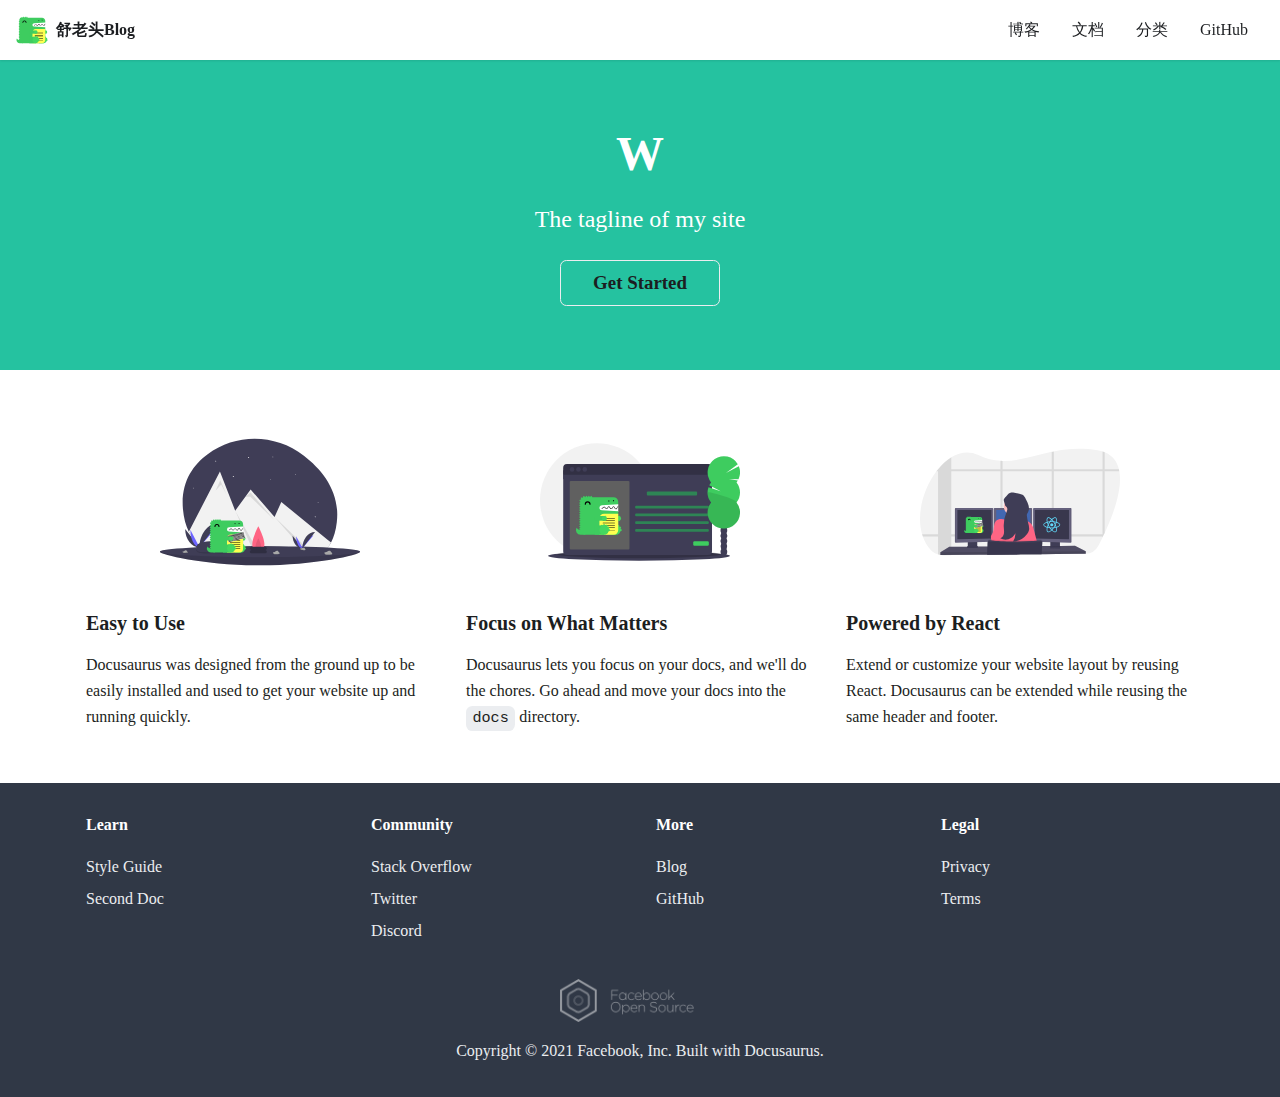
==== index.html @ efeff626 "Deploy website - based on 5073c0bc14d9a068852ec35258d22f88e9f9f5ff" ====
<!doctype html>
<html lang="en">
<head>
<meta charset="UTF-8">
<meta name="viewport" content="width=device-width,initial-scale=1">
<meta name="generator" content="Docusaurus v2.0.0-alpha.70">
<link rel="alternate" type="application/rss+xml" href="/blog/rss.xml" title="W Blog RSS Feed">
<link rel="alternate" type="application/atom+xml" href="/blog/atom.xml" title="W Blog Atom Feed"><title data-react-helmet="true">Hello from W | W</title><meta data-react-helmet="true" property="og:title" content="Hello from W | W"><meta data-react-helmet="true" name="description" content="Description will go into a meta tag in &lt;head /&gt;"><meta data-react-helmet="true" property="og:description" content="Description will go into a meta tag in &lt;head /&gt;"><meta data-react-helmet="true" name="twitter:card" content="summary_large_image"><meta data-react-helmet="true" name="docusaurus_locale" content="en"><meta data-react-helmet="true" name="docusaurus_tag" content="default"><link data-react-helmet="true" rel="shortcut icon" href="/img/favicon.ico"><script data-react-helmet="true">document.addEventListener("DOMContentLoaded",(function(){var n=document.getElementById("base-url-issue-banner-container");if(n){var e=window.location.pathname,t="/"===e.substr(-1)?e:e+"/";n.innerHTML=t}}))</script><link rel="stylesheet" href="/styles.94d92040.css">
<link rel="preload" href="/styles.30ac8215.js" as="script">
<link rel="preload" href="/runtime~main.932aeede.js" as="script">
<link rel="preload" href="/main.46aeb285.js" as="script">
<link rel="preload" href="/common.c7348fc9.js" as="script">
<link rel="preload" href="/c4f5d8e4.ec9e5dd1.js" as="script">
</head>
<body>
<script>!function(){function t(t){document.documentElement.setAttribute("data-theme",t)}var e=function(){var t=null;try{t=localStorage.getItem("theme")}catch(t){}return t}();t(null!==e?e:"light")}()</script><div id="__docusaurus">
<div class="baseUrlIssueBanner_1-cE" style="border:solid red thick;background-color:#ffe6b3;margin:20px;padding:20px;font-size:20px"><p style="font-weight:bold;font-size:30px">Your Docusaurus site did not load properly.</p><p>A very common reason is a wrong site <a href="https://v2.docusaurus.io/docs/docusaurus.config.js/#baseurl" style="font-weight:bold">baseUrl configuration</a>.</p><p>Current configured baseUrl = <span style="font-weight:bold;color:red">/</span>  (default value)</p><p>We suggest trying baseUrl = <span style="font-weight:bold;color:green" id="base-url-issue-banner-container"></span> </p></div><nav aria-label="Skip navigation links"><button type="button" tabindex="0" class="skipToContent_11B0">Skip to main content</button></nav><nav class="navbar navbar--fixed-top"><div class="navbar__inner"><div class="navbar__items"><div aria-label="Navigation bar toggle" class="navbar__toggle" role="button" tabindex="0"><svg aria-label="Menu" width="30" height="30" viewBox="0 0 30 30" role="img" focusable="false"><title>Menu</title><path stroke="currentColor" stroke-linecap="round" stroke-miterlimit="10" stroke-width="2" d="M4 7h22M4 15h22M4 23h22"></path></svg></div><a class="navbar__brand" href="/"><img src="/img/logo.svg" alt="My Facebook Project Logo" class="themedImage_YANc themedImage--light_3CMI navbar__logo"><img src="/img/logo.svg" alt="My Facebook Project Logo" class="themedImage_YANc themedImage--dark_3ARp navbar__logo"><strong class="navbar__title">舒老头Blog</strong></a></div><div class="navbar__items navbar__items--right"><a class="navbar__item navbar__link" href="/blog">博客</a><a class="navbar__item navbar__link" href="/docs/">文档</a><a class="navbar__item navbar__link" href="/blog/tags/">分类</a><a href="https://github.com/facebook/shulaotou" target="_blank" rel="noopener noreferrer" class="navbar__item navbar__link">GitHub</a></div></div><div role="presentation" class="navbar-sidebar__backdrop"></div><div class="navbar-sidebar"><div class="navbar-sidebar__brand"><a class="navbar__brand" href="/"><img src="/img/logo.svg" alt="My Facebook Project Logo" class="themedImage_YANc themedImage--light_3CMI navbar__logo"><img src="/img/logo.svg" alt="My Facebook Project Logo" class="themedImage_YANc themedImage--dark_3ARp navbar__logo"><strong class="navbar__title">舒老头Blog</strong></a></div><div class="navbar-sidebar__items"><div class="menu"><ul class="menu__list"><li class="menu__list-item"><a class="menu__link" href="/blog">博客</a></li><li class="menu__list-item"><a class="menu__link" href="/docs/">文档</a></li><li class="menu__list-item"><a class="menu__link" href="/blog/tags/">分类</a></li><li class="menu__list-item"><a href="https://github.com/facebook/shulaotou" target="_blank" rel="noopener noreferrer" class="menu__link">GitHub</a></li></ul></div></div></div></nav><div class="main-wrapper"><header class="hero hero--primary heroBanner_2Ftp"><div class="container"><h1 class="hero__title">W</h1><p class="hero__subtitle">The tagline of my site</p><div class="buttons_1Wc3"><a class="button button--outline button--secondary button--lg" href="/docs/">Get Started</a></div></div></header><main><section class="features_P2SU"><div class="container"><div class="row"><div class="col col--4"><div class="text--center"><img class="featureImage_3Xqx" src="/img/undraw_docusaurus_mountain.svg" alt="Easy to Use"></div><h3>Easy to Use</h3><p>Docusaurus was designed from the ground up to be easily installed and used to get your website up and running quickly.</p></div><div class="col col--4"><div class="text--center"><img class="featureImage_3Xqx" src="/img/undraw_docusaurus_tree.svg" alt="Focus on What Matters"></div><h3>Focus on What Matters</h3><p>Docusaurus lets you focus on your docs, and we&#x27;ll do the chores. Go ahead and move your docs into the <code>docs</code> directory.</p></div><div class="col col--4"><div class="text--center"><img class="featureImage_3Xqx" src="/img/undraw_docusaurus_react.svg" alt="Powered by React"></div><h3>Powered by React</h3><p>Extend or customize your website layout by reusing React. Docusaurus can be extended while reusing the same header and footer.</p></div></div></div></section></main></div><footer class="footer footer--dark"><div class="container"><div class="row footer__links"><div class="col footer__col"><h4 class="footer__title">Learn</h4><ul class="footer__items"><li class="footer__item"><a class="footer__link-item" href="/docs/">Style Guide</a></li><li class="footer__item"><a class="footer__link-item" href="/docs/doc2">Second Doc</a></li></ul></div><div class="col footer__col"><h4 class="footer__title">Community</h4><ul class="footer__items"><li class="footer__item"><a href="https://stackoverflow.com/questions/tagged/docusaurus" target="_blank" rel="noopener noreferrer" class="footer__link-item">Stack Overflow</a></li><li class="footer__item"><a href="https://twitter.com/docusaurus" target="_blank" rel="noopener noreferrer" class="footer__link-item">Twitter</a></li><li class="footer__item"><a href="https://discordapp.com/invite/docusaurus" target="_blank" rel="noopener noreferrer" class="footer__link-item">Discord</a></li></ul></div><div class="col footer__col"><h4 class="footer__title">More</h4><ul class="footer__items"><li class="footer__item"><a class="footer__link-item" href="/blog">Blog</a></li><li class="footer__item"><a href="https://github.com/facebook/docusaurus" target="_blank" rel="noopener noreferrer" class="footer__link-item">GitHub</a></li></ul></div><div class="col footer__col"><h4 class="footer__title">Legal</h4><ul class="footer__items"><li class="footer__item"><a href="https://opensource.facebook.com/legal/privacy/" target="_blank" rel="noopener noreferrer" class="footer__link-item">Privacy</a></li><li class="footer__item"><a href="https://opensource.facebook.com/legal/terms/" target="_blank" rel="noopener noreferrer" class="footer__link-item">Terms</a></li></ul></div></div><div class="footer__bottom text--center"><div class="margin-bottom--sm"><a href="https://opensource.facebook.com" target="_blank" rel="noopener noreferrer" class="footerLogoLink_31Aa"><img class="footer__logo" alt="Facebook Open Source Logo" src="/img/oss_logo.png"></a></div><div class="footer__copyright">Copyright © 2021 Facebook, Inc. Built with Docusaurus.</div></div></div></footer></div>
<script src="/styles.30ac8215.js"></script>
<script src="/runtime~main.932aeede.js"></script>
<script src="/main.46aeb285.js"></script>
<script src="/common.c7348fc9.js"></script>
<script src="/c4f5d8e4.ec9e5dd1.js"></script>
</body>
</html>
---- styles.94d92040.css ----
.row .col,img{max-width:100%}.markdown li,body{word-wrap:break-word}pre,table{overflow:auto}blockquote,pre{margin:0 0 var(--ifm-spacing-vertical)}.button,.close{-webkit-appearance:none;cursor:pointer}.breadcrumbs__link,.button{transition-timing-function:var(--ifm-transition-timing-default)}.button,.react-toggle{-webkit-user-select:none;-ms-user-select:none}.button--link,a{-webkit-text-decoration:var(--ifm-link-decoration)}.menu--show,.navbar{-webkit-backdrop-filter:var(--ifm-code-nav-blur)}.button,.close,.menu__link,.navbar__link{cursor:pointer}.tabs__item,hr,img{box-sizing:content-box}.react-toggle,html{-webkit-tap-highlight-color:transparent}.footer__items,.menu__list,.pills__item,.sidebarItem_2T0D{list-style-type:none}:root{--ra-admonition-background-color:var(--ifm-alert-background-color);--ra-admonition-border-width:var(--ifm-alert-border-width);--ra-admonition-border-color:var(--ifm-alert-border-color);--ra-admonition-border-radius:var(--ifm-alert-border-radius);--ra-admonition-color:var(--ifm-alert-color);--ra-admonition-padding-vertical:var(--ifm-alert-padding-vertical);--ra-admonition-padding-horizontal:var(--ifm-alert-padding-horizontal);--ra-color-note:var(--ifm-color-secondary);--ra-color-important:var(--ifm-color-info);--ra-color-tip:var(--ifm-color-success);--ra-color-caution:var(--ifm-color-warning);--ra-color-warning:var(--ifm-color-danger);--ra-color-text-dark:var(--ifm-color-gray-900);--ifm-dark-value:10%;--ifm-darker-value:15%;--ifm-darkest-value:30%;--ifm-light-value:15%;--ifm-lighter-value:30%;--ifm-lightest-value:50%;--ifm-color-secondary:#ebedf0;--ifm-color-secondary-dark:#d4d5d8;--ifm-color-secondary-darker:#c8c9cc;--ifm-color-secondary-darkest:#a4a6a8;--ifm-color-secondary-light:#eef0f2;--ifm-color-secondary-lighter:#f1f2f5;--ifm-color-secondary-lightest:#f5f6f8;--ifm-color-success:#00a400;--ifm-color-success-dark:#009400;--ifm-color-success-darker:#008b00;--ifm-color-success-darkest:#007300;--ifm-color-success-light:#26b226;--ifm-color-success-lighter:#4dbf4d;--ifm-color-success-lightest:#80d280;--ifm-color-info:#54c7ec;--ifm-color-info-dark:#4cb3d4;--ifm-color-info-darker:#47a9c9;--ifm-color-info-darkest:#3b8ba5;--ifm-color-info-light:#6ecfef;--ifm-color-info-lighter:#87d8f2;--ifm-color-info-lightest:#aae3f6;--ifm-color-warning:#ffba00;--ifm-color-warning-dark:#e6a700;--ifm-color-warning-darker:#d99e00;--ifm-color-warning-darkest:#b38200;--ifm-color-warning-light:#ffc426;--ifm-color-warning-lighter:#ffcf4d;--ifm-color-warning-lightest:#ffdd80;--ifm-color-danger:#fa383e;--ifm-color-danger-dark:#e13238;--ifm-color-danger-darker:#d53035;--ifm-color-danger-darkest:#af272b;--ifm-color-danger-light:#fb565b;--ifm-color-danger-lighter:#fb7478;--ifm-color-danger-lightest:#fd9c9f;--ifm-color-white:#fff;--ifm-color-black:#000;--ifm-color-gray-0:var(--ifm-color-white);--ifm-color-gray-100:#f5f6f7;--ifm-color-gray-200:#ebedf0;--ifm-color-gray-300:#dadde1;--ifm-color-gray-400:#ccd0d5;--ifm-color-gray-500:#bec3c9;--ifm-color-gray-600:#8d949e;--ifm-color-gray-700:#606770;--ifm-color-gray-800:#444950;--ifm-color-gray-900:#1c1e21;--ifm-color-gray-1000:var(--ifm-color-black);--ifm-color-emphasis-0:var(--ifm-color-gray-0);--ifm-color-emphasis-100:var(--ifm-color-gray-100);--ifm-color-emphasis-200:var(--ifm-color-gray-200);--ifm-color-emphasis-300:var(--ifm-color-gray-300);--ifm-color-emphasis-400:var(--ifm-color-gray-400);--ifm-color-emphasis-500:var(--ifm-color-gray-500);--ifm-color-emphasis-600:var(--ifm-color-gray-600);--ifm-color-emphasis-700:var(--ifm-color-gray-700);--ifm-color-emphasis-800:var(--ifm-color-gray-800);--ifm-color-emphasis-900:var(--ifm-color-gray-900);--ifm-color-emphasis-1000:var(--ifm-color-gray-1000);--ifm-color-content:var(--ifm-color-emphasis-900);--ifm-color-content-inverse:var(--ifm-color-emphasis-0);--ifm-color-content-secondary:#606770;--ifm-background-color:transparent;--ifm-background-surface-color:var(--ifm-color-content-inverse);--ifm-global-border-width:1px;--ifm-global-radius:0.4rem;--ifm-hover-overlay:rgba(0,0,0,0.05);--ifm-font-color-base:var(--ifm-color-content);--ifm-font-color-base-inverse:var(--ifm-color-content-inverse);--ifm-font-color-secondary:var(--ifm-color-content-secondary);--ifm-font-family-base:system-ui,-apple-system,Segoe UI,Roboto,Ubuntu,Cantarell,Noto Sans,sans-serif,BlinkMacSystemFont,"Segoe UI",Helvetica,Arial,sans-serif,"Apple Color Emoji","Segoe UI Emoji","Segoe UI Symbol";--ifm-font-family-monospace:SFMono-Regular,Menlo,Monaco,Consolas,"Liberation Mono","Courier New",monospace;--ifm-font-size-base:100%;--ifm-font-weight-light:300;--ifm-font-weight-normal:400;--ifm-font-weight-semibold:500;--ifm-font-weight-bold:700;--ifm-font-weight-base:var(--ifm-font-weight-normal);--ifm-line-height-base:1.65;--ifm-global-spacing:1rem;--ifm-spacing-vertical:var(--ifm-global-spacing);--ifm-spacing-horizontal:var(--ifm-global-spacing);--ifm-transition-fast:200ms;--ifm-transition-slow:400ms;--ifm-transition-timing-default:cubic-bezier(0.08,0.52,0.52,1);--ifm-global-shadow-lw:0 1px 2px 0 rgba(0,0,0,0.1);--ifm-global-shadow-md:0 5px 40px rgba(0,0,0,0.2);--ifm-global-shadow-tl:0 12px 28px 0 rgba(0,0,0,0.2),0 2px 4px 0 rgba(0,0,0,0.1);--ifm-z-index-dropdown:2;--ifm-z-index-fixed:3;--ifm-z-index-overlay:4;--ifm-container-width:1140px;--ifm-code-background:var(--ifm-color-emphasis-200);--ifm-code-border-radius:var(--ifm-global-radius);--ifm-code-color:var(--ifm-color-emphasis-900);--ifm-code-padding-horizontal:0.4rem;--ifm-code-padding-vertical:0.2rem;--ifm-pre-background:var(--ifm-color-emphasis-100);--ifm-pre-border-radius:var(--ifm-code-border-radius);--ifm-pre-color:inherit;--ifm-pre-line-height:1.45;--ifm-pre-padding:1rem;--ifm-heading-color:inherit;--ifm-heading-margin-top:0;--ifm-heading-margin-bottom:var(--ifm-spacing-vertical);--ifm-heading-font-family:inherit;--ifm-heading-font-weight:var(--ifm-font-weight-bold);--ifm-heading-line-height:1.25;--ifm-h1-font-size:2rem;--ifm-h2-font-size:1.5rem;--ifm-h3-font-size:1.25rem;--ifm-h4-font-size:1rem;--ifm-h5-font-size:0.875rem;--ifm-h6-font-size:0.85rem;--ifm-image-alignment-padding:1.25rem;--ifm-leading-desktop:1.25;--ifm-leading:calc(var(--ifm-leading-desktop)*1rem);--ifm-list-left-padding:2rem;--ifm-list-margin:1rem;--ifm-list-item-margin:0.25rem;--ifm-list-paragraph-margin:1rem;--ifm-table-cell-padding:0.75rem;--ifm-table-background:transparent;--ifm-table-stripe-background:var(--ifm-color-emphasis-100);--ifm-table-border-width:1px;--ifm-table-border-color:var(--ifm-color-emphasis-300);--ifm-table-head-background:inherit;--ifm-table-head-color:inherit;--ifm-table-head-font-weight:var(--ifm-font-weight-bold);--ifm-table-cell-color:inherit;--ifm-link-color:var(--ifm-color-primary);--ifm-link-decoration:none;--ifm-link-hover-color:var(--ifm-link-color);--ifm-link-hover-decoration:underline;--ifm-paragraph-margin-bottom:var(--ifm-leading);--ifm-blockquote-color:#6a737d;--ifm-blockquote-font-size:var(--ifm-font-size-base);--ifm-blockquote-padding-horizontal:1rem;--ifm-blockquote-padding-vertical:1rem;--ifm-hr-border-color:var(--ifm-color-emphasis-500);--ifm-hr-border-width:1px;--ifm-hr-margin-vertical:1.5rem;--ifm-alert-background-color:inherit;--ifm-alert-border-color:inherit;--ifm-alert-border-radius:var(--ifm-global-radius);--ifm-alert-border-width:var(--ifm-global-border-width);--ifm-alert-color:var(--ifm-font-color-base-inverse);--ifm-alert-padding-horizontal:var(--ifm-spacing-horizontal);--ifm-alert-padding-vertical:var(--ifm-spacing-vertical);--ifm-avatar-intro-margin:1rem;--ifm-avatar-intro-alignment:inherit;--ifm-avatar-photo-size-sm:2rem;--ifm-avatar-photo-size-md:3rem;--ifm-avatar-photo-size-lg:4rem;--ifm-avatar-photo-size-xl:6rem;--ifm-badge-background-color:inherit;--ifm-badge-border-color:inherit;--ifm-badge-border-radius:var(--ifm-global-radius);--ifm-badge-border-width:var(--ifm-global-border-width);--ifm-badge-color:var(--ifm-color-white);--ifm-badge-padding-horizontal:calc(var(--ifm-spacing-horizontal)*0.5);--ifm-badge-padding-vertical:calc(var(--ifm-spacing-vertical)*0.25);--ifm-breadcrumb-border-radius:1.5rem;--ifm-breadcrumb-spacing:0.0625rem;--ifm-breadcrumb-color-active:var(--ifm-color-primary);--ifm-breadcrumb-item-background-active:var(--ifm-hover-overlay);--ifm-breadcrumb-padding-horizontal:1rem;--ifm-breadcrumb-padding-vertical:0.5rem;--ifm-breadcrumb-size-multiplier:1;--ifm-breadcrumb-separator:url('data:image/svg+xml;utf8,<svg xmlns="http://www.w3.org/2000/svg" x="0px" y="0px" viewBox="0 0 256 256"><g><g><polygon points="79.093,0 48.907,30.187 146.72,128 48.907,225.813 79.093,256 207.093,128"/></g></g><g></g><g></g><g></g><g></g><g></g><g></g><g></g><g></g><g></g><g></g><g></g><g></g><g></g><g></g><g></g></svg>');--ifm-breadcrumb-separator-filter:none;--ifm-breadcrumb-separator-size:0.5rem;--ifm-breadcrumb-separator-size-multiplier:1.25;--ifm-button-background-color:inherit;--ifm-button-border-color:var(--ifm-button-background-color);--ifm-button-border-width:var(--ifm-global-border-width);--ifm-button-color:var(--ifm-font-color-base-inverse);--ifm-button-font-weight:var(--ifm-font-weight-bold);--ifm-button-padding-horizontal:1.5rem;--ifm-button-padding-vertical:0.375rem;--ifm-button-size-multiplier:1;--ifm-button-transition-duration:var(--ifm-transition-fast);--ifm-button-border-radius:calc(var(--ifm-global-radius)*var(--ifm-button-size-multiplier));--ifm-button-group-margin:2px;--ifm-card-background-color:var(--ifm-background-surface-color);--ifm-card-border-radius:calc(var(--ifm-global-radius)*2);--ifm-card-horizontal-spacing:var(--ifm-global-spacing);--ifm-card-vertical-spacing:var(--ifm-global-spacing);--ifm-toc-border-color:var(--ifm-color-emphasis-300);--ifm-toc-link-color:var(--ifm-color-content-secondary);--ifm-toc-padding-left:0.5rem;--ifm-toc-padding-vertical:0.5rem;--ifm-dropdown-background-color:var(--ifm-background-surface-color);--ifm-dropdown-font-weight:var(--ifm-font-weight-semibold);--ifm-dropdown-link-color:var(--ifm-font-color-base);--ifm-dropdown-hover-background-color:var(--ifm-hover-overlay);--ifm-footer-background-color:var(--ifm-color-emphasis-100);--ifm-footer-color:inherit;--ifm-footer-link-color:var(--ifm-color-emphasis-700);--ifm-footer-link-hover-color:var(--ifm-color-primary);--ifm-footer-link-horizontal-spacing:0.5rem;--ifm-footer-padding-horizontal:calc(var(--ifm-spacing-horizontal)*2);--ifm-footer-padding-vertical:calc(var(--ifm-spacing-vertical)*2);--ifm-footer-title-color:inherit;--ifm-hero-background-color:var(--ifm-background-surface-color);--ifm-hero-text-color:var(--ifm-color-emphasis-800);--ifm-menu-color:var(--ifm-color-emphasis-700);--ifm-menu-color-active:var(--ifm-color-primary);--ifm-menu-color-background-active:var(--ifm-hover-overlay);--ifm-menu-color-background-hover:var(--ifm-hover-overlay);--ifm-menu-link-padding-horizontal:1rem;--ifm-menu-link-padding-vertical:0.375rem;--ifm-menu-link-sublist-icon:url('data:image/svg+xml;utf8,<svg xmlns="http://www.w3.org/2000/svg" width="16px" height="16px" viewBox="0 0 24 24"><path fill="rgba(0,0,0,0.5)" d="M7.41 15.41L12 10.83l4.59 4.58L18 14l-6-6-6 6z"></path></svg>');--ifm-menu-link-sublist-icon-filter:none;--ifm-navbar-background-color:var(--ifm-background-surface-color);--ifm-navbar-height:3.75rem;--ifm-navbar-item-padding-horizontal:1rem;--ifm-navbar-item-padding-vertical:0.25rem;--ifm-navbar-link-color:var(--ifm-font-color-base);--ifm-navbar-link-hover-color:var(--ifm-color-primary);--ifm-navbar-link-active-color:var(--ifm-link-color);--ifm-navbar-padding-horizontal:var(--ifm-spacing-horizontal);--ifm-navbar-padding-vertical:calc(var(--ifm-spacing-vertical)*0.5);--ifm-navbar-shadow:var(--ifm-global-shadow-lw);--ifm-navbar-search-input-background-color:var(--ifm-color-emphasis-200);--ifm-navbar-search-input-color:var(--ifm-color-emphasis-800);--ifm-navbar-search-input-placeholder-color:var(--ifm-color-emphasis-500);--ifm-navbar-search-input-icon:url('data:image/svg+xml;utf8,<svg fill="currentColor" xmlns="http://www.w3.org/2000/svg" viewBox="0 0 16 16" height="16px" width="16px"><path d="M6.02945,10.20327a4.17382,4.17382,0,1,1,4.17382-4.17382A4.15609,4.15609,0,0,1,6.02945,10.20327Zm9.69195,4.2199L10.8989,9.59979A5.88021,5.88021,0,0,0,12.058,6.02856,6.00467,6.00467,0,1,0,9.59979,10.8989l4.82338,4.82338a.89729.89729,0,0,0,1.29912,0,.89749.89749,0,0,0-.00087-1.29909Z" /></svg>');--ifm-navbar-sidebar-width:80vw;--ifm-pagination-border-radius:calc(var(--ifm-global-radius)*var(--ifm-pagination-size-multiplier));--ifm-pagination-color-active:var(--ifm-color-primary);--ifm-pagination-font-size:1rem;--ifm-pagination-item-active-background:var(--ifm-hover-overlay);--ifm-pagination-page-spacing:0.0625rem;--ifm-pagination-padding-horizontal:calc(var(--ifm-spacing-horizontal)*1);--ifm-pagination-padding-vertical:calc(var(--ifm-spacing-vertical)*0.25);--ifm-pagination-size-multiplier:1;--ifm-pagination-nav-border-radius:var(--ifm-global-radius);--ifm-pagination-nav-color-hover:var(--ifm-color-primary);--ifm-pills-color-active:var(--ifm-color-primary);--ifm-pills-color-background-active:var(--ifm-hover-overlay);--ifm-pills-spacing:0.0625rem;--ifm-tabs-color:var(--ifm-font-color-secondary);--ifm-tabs-color-active:var(--ifm-color-primary);--ifm-tabs-padding-horizontal:1rem;--ifm-tabs-padding-vertical:1rem;--ifm-tabs-spacing:0.0625rem;--ifm-scrollbar-size:7px;--ifm-scrollbar-track-background-color:#f1f1f1;--ifm-scrollbar-thumb-background-color:#888;--ifm-scrollbar-thumb-hover-background-color:#555;--ifm-color-primary:#25c2a0;--ifm-color-primary-dark:#21af90;--ifm-color-primary-darker:#1fa588;--ifm-color-primary-darkest:#1a8870;--ifm-color-primary-light:#46cbae;--ifm-color-primary-lighter:#66d4bd;--ifm-color-primary-lightest:#92e0d0;--ifm-code-font-size:95%;--ifm-color-nav-bj:hsla(0,0%,100%,0.7);--ifm-code-nav-blur:blur(35px);--docusaurus-announcement-bar-height:auto;--collapse-button-bg-color-dark:#2e333a;--doc-sidebar-width:300px}.admonition{margin-bottom:1em;--ra-admonition-icon-color:var(--ra-admonition-color)}.admonition:not(.alert){background-color:var(--ra-admonition-background-color);border:var(--ra-admonition-border-width) solid var(--ra-admonition-border-color);border-radius:var(--ra-admonition-border-radius);box-sizing:border-box;color:var(--ra-admonition-color);padding:var(--ra-admonition-padding-vertical) var(--ra-admonition-padding-horizontal);--ra-admonition-background-color:var(--ifm-color-primary)}.container,.row .col{padding:0 var(--ifm-spacing-horizontal);width:100%}.admonition h5{margin-top:0;margin-bottom:8px;text-transform:uppercase}.admonition-icon{display:inline-block;vertical-align:middle;margin-right:.2em}.admonition-icon svg{display:inline-block;width:22px;height:22px;stroke-width:0;fill:var(--ra-admonition-icon-color);stroke:var(--ra-admonition-icon-color)}.admonition-content>:last-child,blockquote>:last-child{margin-bottom:0}.admonition-note{--ra-admonition-color:var(--ra-color-text-dark)}*{box-sizing:border-box}html{font:var(--ifm-font-size-base)/var(--ifm-line-height-base) var(--ifm-font-family-base);background-color:var(--ifm-background-color);color:var(--ifm-font-color-base);text-rendering:optimizelegibility;-webkit-font-smoothing:antialiased;-ms-text-size-adjust:100%;-webkit-text-size-adjust:100%}body{font-family:webfont!important;margin:0;transition:var(--ifm-transition-fast) ease color}.container{max-width:var(--ifm-container-width);margin:0 auto}.padding-bottom--none,.padding-vert--none{padding-bottom:0!important}.padding-top--none,.padding-vert--none{padding-top:0!important}.padding-horiz--none,.padding-left--none{padding-left:0!important}.padding-horiz--none,.padding-right--none{padding-right:0!important}.container--fluid{max-width:inherit}.row{display:flex;flex-direction:row;flex-wrap:wrap;margin:0 calc(var(--ifm-spacing-horizontal)*-1)}.margin-bottom--none,.margin-vert--none,.markdown>:last-child{margin-bottom:0!important}.margin-top--none,.margin-vert--none,.markdown>:first-child{margin-top:0!important}.row .col{--ifm-col-width:100%;flex:1 0;margin-left:0}.row .col.col--1,.row .col.col--2,.row .col.col--3,.row .col[class*=col--]{flex:0 0 var(--ifm-col-width);max-width:var(--ifm-col-width)}.row .col.col--1{--ifm-col-width:8.33333%}.row .col.col--offset-1{margin-left:8.33333%}.row .col.col--2{--ifm-col-width:16.66667%}.row .col.col--offset-2{margin-left:16.66667%}.row .col.col--3{--ifm-col-width:25%}.row .col.col--offset-3{margin-left:25%}.row .col.col--4{--ifm-col-width:33.33333%;flex:0 0 var(--ifm-col-width);max-width:var(--ifm-col-width)}.row .col.col--offset-4{margin-left:33.33333%}.row .col.col--5{--ifm-col-width:41.66667%;flex:0 0 var(--ifm-col-width);max-width:var(--ifm-col-width)}.row .col.col--6,.row .col.col--7{flex:0 0 var(--ifm-col-width);max-width:var(--ifm-col-width)}.row .col.col--offset-5{margin-left:41.66667%}.row .col.col--6{--ifm-col-width:50%}.row .col.col--offset-6{margin-left:50%}.row .col.col--7{--ifm-col-width:58.33333%}.row .col.col--offset-7{margin-left:58.33333%}.row .col.col--8{--ifm-col-width:66.66667%;flex:0 0 var(--ifm-col-width);max-width:var(--ifm-col-width)}.row .col.col--offset-8{margin-left:66.66667%}.row .col.col--9{--ifm-col-width:75%;flex:0 0 var(--ifm-col-width);max-width:var(--ifm-col-width)}.row .col.col--10,.row .col.col--11{flex:0 0 var(--ifm-col-width);max-width:var(--ifm-col-width)}.row .col.col--offset-9{margin-left:75%}.row .col.col--10{--ifm-col-width:83.33333%}.row .col.col--offset-10{margin-left:83.33333%}.row .col.col--11{--ifm-col-width:91.66667%}.row .col.col--offset-11{margin-left:91.66667%}.row .col.col--12{--ifm-col-width:100%;flex:0 0 var(--ifm-col-width);max-width:var(--ifm-col-width)}.row .col.col--offset-12{margin-left:100%}.row--no-gutters{margin-left:0;margin-right:0}.margin-horiz--none,.margin-left--none{margin-left:0!important}.margin-horiz--none,.margin-right--none{margin-right:0!important}.row--no-gutters>.col{padding-left:0;padding-right:0}.row--align-top{align-items:flex-start}.row--align-bottom{align-items:flex-end}.row--align-center{align-items:center}.row--align-stretch{align-items:stretch}.row--align-baseline{align-items:baseline}.margin--none{margin:0!important}.margin-bottom--xs,.margin-vert--xs{margin-bottom:.25rem!important}.margin-top--xs,.margin-vert--xs{margin-top:.25rem!important}.margin-horiz--xs,.margin-left--xs{margin-left:.25rem!important}.margin-horiz--xs,.margin-right--xs{margin-right:.25rem!important}.margin--xs{margin:.25rem!important}.margin-bottom--sm,.margin-vert--sm{margin-bottom:.5rem!important}.margin-top--sm,.margin-vert--sm{margin-top:.5rem!important}.margin-horiz--sm,.margin-left--sm{margin-left:.5rem!important}.margin-horiz--sm,.margin-right--sm{margin-right:.5rem!important}.margin--sm{margin:.5rem!important}.margin-bottom--md,.margin-vert--md{margin-bottom:1rem!important}.margin-top--md,.margin-vert--md{margin-top:1rem!important}.margin-horiz--md,.margin-left--md{margin-left:1rem!important}.margin-horiz--md,.margin-right--md{margin-right:1rem!important}.margin--md{margin:1rem!important}.margin-bottom--lg,.margin-vert--lg{margin-bottom:2rem!important}.margin-top--lg,.margin-vert--lg{margin-top:2rem!important}.margin-horiz--lg,.margin-left--lg{margin-left:2rem!important}.margin-horiz--lg,.margin-right--lg{margin-right:2rem!important}.margin--lg{margin:2rem!important}.margin-bottom--xl,.margin-vert--xl{margin-bottom:5rem!important}.margin-top--xl,.margin-vert--xl{margin-top:5rem!important}.margin-horiz--xl,.margin-left--xl{margin-left:5rem!important}.margin-horiz--xl,.margin-right--xl{margin-right:5rem!important}.margin--xl{margin:5rem!important}.padding--none{padding:0!important}.padding-bottom--xs,.padding-vert--xs{padding-bottom:.25rem!important}.padding-top--xs,.padding-vert--xs{padding-top:.25rem!important}.padding-horiz--xs,.padding-left--xs{padding-left:.25rem!important}.padding-horiz--xs,.padding-right--xs{padding-right:.25rem!important}.padding--xs{padding:.25rem!important}.padding-bottom--sm,.padding-vert--sm{padding-bottom:.5rem!important}.padding-top--sm,.padding-vert--sm{padding-top:.5rem!important}.padding-horiz--sm,.padding-left--sm{padding-left:.5rem!important}.padding-horiz--sm,.padding-right--sm{padding-right:.5rem!important}.padding--sm{padding:.5rem!important}.padding-bottom--md,.padding-vert--md{padding-bottom:1rem!important}.padding-top--md,.padding-vert--md{padding-top:1rem!important}.padding-horiz--md,.padding-left--md{padding-left:1rem!important}.padding-horiz--md,.padding-right--md{padding-right:1rem!important}.padding--md{padding:1rem!important}.padding-bottom--lg,.padding-vert--lg{padding-bottom:2rem!important}.padding-top--lg,.padding-vert--lg{padding-top:2rem!important}.padding-horiz--lg,.padding-left--lg{padding-left:2rem!important}.padding-horiz--lg,.padding-right--lg{padding-right:2rem!important}.padding--lg{padding:2rem!important}.padding-bottom--xl,.padding-vert--xl{padding-bottom:5rem!important}.padding-top--xl,.padding-vert--xl{padding-top:5rem!important}.padding-horiz--xl,.padding-left--xl{padding-left:5rem!important}.padding-horiz--xl,.padding-right--xl{padding-right:5rem!important}.padding--xl{padding:5rem!important}code{background-color:var(--ifm-code-background);border-radius:var(--ifm-code-border-radius);color:var(--ifm-code-color);font-family:var(--ifm-font-family-monospace);font-size:var(--ifm-code-font-size);padding:var(--ifm-code-padding-vertical) var(--ifm-code-padding-horizontal)}a code{color:inherit}pre{background-color:var(--ifm-pre-background);border-radius:var(--ifm-pre-border-radius);color:var(--ifm-pre-color);font:var(--ifm-code-font-size)/var(--ifm-pre-line-height) var(--ifm-font-family-monospace);padding:var(--ifm-pre-padding)}pre,pre code{word-wrap:normal}pre code{background-color:transparent;display:inline;font-size:100%;line-height:inherit;overflow:visible;padding:0;white-space:pre;word-break:normal}kbd{background-color:var(--ifm-color-emphasis-0);border:1px solid var(--ifm-color-emphasis-400);border-radius:.2rem;box-shadow:inset 0 -1px 0 var(--ifm-color-emphasis-400);color:var(--ifm-color-emphasis-800);font:80% var(--ifm-font-family-monospace);padding:.15rem .3rem}h1,h2,h3,h4,h5,h6{color:var(--ifm-heading-color);font-weight:var(--ifm-heading-font-weight);line-height:var(--ifm-heading-line-height);margin:var(--ifm-heading-margin-top) 0 var(--ifm-heading-margin-bottom) 0}.badge,strong{font-weight:var(--ifm-font-weight-bold)}h1{font-size:var(--ifm-h1-font-size)}h2{font-size:var(--ifm-h2-font-size)}h3{font-size:var(--ifm-h3-font-size)}h4{font-size:var(--ifm-h4-font-size)}h5{font-size:var(--ifm-h5-font-size)}h6{font-size:var(--ifm-h6-font-size)}img{border-style:none}img[align=right]{padding-left:var(--image-alignment-padding)}img[align=left]{padding-right:var(--image-alignment-padding)}.markdown{--ifm-h1-vertical-rhythm-top:3;--ifm-h2-vertical-rhythm-top:2;--ifm-h3-vertical-rhythm-top:1.5;--ifm-heading-vertical-rhythm-top:1.25;--ifm-h1-vertical-rhythm-bottom:1.25;--ifm-heading-vertical-rhythm-bottom:1}.markdown:after,.markdown:before,hr:after,hr:before{content:"";display:table}.markdown:after,hr:after{clear:both}.markdown>h1{--ifm-h1-font-size:3rem;margin-bottom:calc(var(--ifm-h1-vertical-rhythm-bottom)*var(--ifm-leading));margin-top:calc(var(--ifm-h1-vertical-rhythm-top)*var(--ifm-leading))}.markdown>h2,.markdown>h3,.markdown>h4,.markdown>h5,.markdown>h6{margin-bottom:calc(var(--ifm-heading-vertical-rhythm-bottom)*var(--ifm-leading))}.markdown>h2{--ifm-h2-font-size:2rem;margin-top:calc(var(--ifm-h2-vertical-rhythm-top)*var(--ifm-leading))}.markdown>h3{--ifm-h3-font-size:1.5rem;margin-top:calc(var(--ifm-h3-vertical-rhythm-top)*var(--ifm-leading))}.markdown>h4,.markdown>h5,.markdown>h6{margin-top:calc(var(--ifm-heading-vertical-rhythm-top)*var(--ifm-leading))}.markdown>p,.markdown>pre,.markdown>ul{margin-bottom:var(--ifm-leading)}.markdown li>p{margin-top:var(--ifm-list-paragraph-margin)}.markdown li+li{margin-top:var(--ifm-list-item-margin)}ol,ul{margin:0 0 var(--ifm-list-margin);padding-left:var(--ifm-list-left-padding)}ol ol,ul ol{list-style-type:lower-roman}.avatar__name,ol ol,ol ul,ul ol,ul ul{margin:0}ol ol ol,ol ul ol,ul ol ol,ul ul ol{list-style-type:lower-alpha}table{border-collapse:collapse;display:block;margin-bottom:var(--ifm-spacing-vertical);width:100%}.avatar__photo,.card,hr{overflow:hidden}table tr{background-color:var(--ifm-table-background);border-top:var(--ifm-table-border-width) solid var(--ifm-table-border-color)}table tr:nth-child(2n){background-color:var(--ifm-table-stripe-background)}table td,table th{border:var(--ifm-table-border-width) solid var(--ifm-table-border-color);padding:var(--ifm-table-cell-padding)}table th{background-color:var(--ifm-table-head-background);color:var(--ifm-table-head-color);font-weight:var(--ifm-table-head-font-weight)}table td{color:var(--ifm-table-cell-color)}a{color:var(--ifm-link-color);text-decoration:var(--ifm-link-decoration);transition:color var(--ifm-transition-fast) var(--ifm-transition-timing-default)}a:hover{color:var(--ifm-link-hover-color);-webkit-text-decoration:var(--ifm-link-hover-decoration);text-decoration:var(--ifm-link-hover-decoration)}.alert,.alert a{color:var(--ifm-alert-color)}.breadcrumbs__link:hover,a:not([href]){text-decoration:none}p{margin:0 0 var(--ifm-paragraph-margin-bottom)}blockquote{border-left:6px solid var(--ifm-color-emphasis-300);color:var(--ifm-blockquote-color);font-size:var(--ifm-blockquote-font-size);padding:var(--ifm-blockquote-padding-vertical) var(--ifm-blockquote-padding-horizontal)}blockquote>:first-child{margin-top:0}hr{border:var(--ifm-hr-border-width) solid var(--ifm-hr-border-color);margin:var(--ifm-hr-margin-vertical) 0}.alert{background-color:var(--ifm-alert-background-color);border:var(--ifm-alert-border-width) solid var(--ifm-alert-border-color);border-radius:var(--ifm-alert-border-radius);padding:var(--ifm-alert-padding-vertical) var(--ifm-alert-padding-horizontal)}.alert--primary{--ifm-alert-background-color:var(--ifm-color-primary);--ifm-alert-border-color:var(--ifm-color-primary)}.alert--secondary{--ifm-alert-background-color:var(--ifm-color-secondary);--ifm-alert-border-color:var(--ifm-color-secondary);--ifm-alert-color:var(--ifm-color-gray-900)}.alert--success{--ifm-alert-background-color:var(--ifm-color-success);--ifm-alert-border-color:var(--ifm-color-success)}.alert--info{--ifm-alert-background-color:var(--ifm-color-info);--ifm-alert-border-color:var(--ifm-color-info)}.alert--warning{--ifm-alert-background-color:var(--ifm-color-warning);--ifm-alert-border-color:var(--ifm-color-warning)}.alert--danger{--ifm-alert-background-color:var(--ifm-color-danger);--ifm-alert-border-color:var(--ifm-color-danger)}.alert a{text-decoration:underline}.alert .close{margin-right:calc(var(--ifm-alert-padding-horizontal)*-1);margin-top:calc(var(--ifm-alert-padding-vertical)*-1)}.avatar,.navbar,.navbar>.container,.navbar>.container-fluid{display:flex}.avatar__photo-link{display:block}.avatar__photo{border-radius:50%;height:var(--ifm-avatar-photo-size-md);width:var(--ifm-avatar-photo-size-md)}.avatar__photo--sm{height:var(--ifm-avatar-photo-size-sm);width:var(--ifm-avatar-photo-size-sm)}.avatar__photo--lg{height:var(--ifm-avatar-photo-size-lg);width:var(--ifm-avatar-photo-size-lg)}.avatar__photo--xl{height:var(--ifm-avatar-photo-size-xl);width:var(--ifm-avatar-photo-size-xl)}.avatar__photo+.avatar__intro{margin-left:var(--ifm-avatar-intro-margin)}.avatar__intro{display:flex;flex:1 1;flex-direction:column;justify-content:center;text-align:var(--ifm-avatar-intro-alignment)}.badge,.breadcrumbs__item,.breadcrumbs__link,.button,.dropdown>.navbar__link:after,.menu__link--sublist:after{display:inline-block}.avatar__subtitle{margin-top:.25rem}.avatar--vertical{--ifm-avatar-intro-alignment:center;--ifm-avatar-intro-margin:0.5rem;align-items:center;flex-direction:column}.avatar--vertical .avatar__intro{margin-left:0}.badge{background-color:var(--ifm-badge-background-color);border:var(--ifm-badge-border-width) solid var(--ifm-badge-border-color);border-radius:var(--ifm-badge-border-radius);color:var(--ifm-badge-color);font-size:75%;line-height:1;padding:var(--ifm-badge-padding-vertical) var(--ifm-badge-padding-horizontal);vertical-align:baseline}.badge--primary{--ifm-badge-background-color:var(--ifm-color-primary)}.badge--primary,.badge--secondary{--ifm-badge-border-color:var(--ifm-badge-background-color)}.badge--secondary{--ifm-badge-background-color:var(--ifm-color-secondary);color:var(--ifm-color-black)}.badge--success{--ifm-badge-background-color:var(--ifm-color-success)}.badge--info,.badge--success{--ifm-badge-border-color:var(--ifm-badge-background-color)}.badge--info{--ifm-badge-background-color:var(--ifm-color-info)}.badge--warning{--ifm-badge-background-color:var(--ifm-color-warning)}.badge--danger,.badge--warning{--ifm-badge-border-color:var(--ifm-badge-background-color)}.badge--danger{--ifm-badge-background-color:var(--ifm-color-danger)}.breadcrumbs{margin-bottom:0;padding-left:0}.breadcrumbs__item:not(:first-child){margin-left:var(--ifm-breadcrumb-spacing)}.breadcrumbs__item:not(:last-child){margin-right:var(--ifm-breadcrumb-spacing)}.breadcrumbs__item:not(:last-child):after{background:var(--ifm-breadcrumb-separator) 50%;content:" ";display:inline-block;height:calc(var(--ifm-breadcrumb-separator-size)*var(--ifm-breadcrumb-size-multiplier)*var(--ifm-breadcrumb-separator-size-multiplier));margin:0 .5rem;opacity:.5;width:calc(var(--ifm-breadcrumb-separator-size)*var(--ifm-breadcrumb-size-multiplier)*var(--ifm-breadcrumb-separator-size-multiplier));filter:var(--ifm-breadcrumb-separator-filter)}.breadcrumbs__item--active .breadcrumbs__link{color:var(--ifm-breadcrumb-color-active)}.breadcrumbs__item--active .breadcrumbs__link,.breadcrumbs__item:not(.breadcrumbs__item--active):hover .breadcrumbs__link{background:var(--ifm-breadcrumb-item-background-active)}.breadcrumbs__link{border-radius:var(--ifm-breadcrumb-border-radius);color:var(--ifm-font-color-base);font-size:calc(1rem*var(--ifm-breadcrumb-size-multiplier));padding:calc(var(--ifm-breadcrumb-padding-vertical)*var(--ifm-breadcrumb-size-multiplier)) calc(var(--ifm-breadcrumb-padding-horizontal)*var(--ifm-breadcrumb-size-multiplier));transition-property:background,color;transition-duration:var(--ifm-transition-fast)}.breadcrumbs--sm{--ifm-breadcrumb-size-multiplier:0.8}.breadcrumbs--lg{--ifm-breadcrumb-size-multiplier:1.2}.button{appearance:none;background-color:var(--ifm-button-background-color);border:var(--ifm-button-border-width) solid var(--ifm-button-border-color);border-radius:var(--ifm-button-border-radius);font-size:calc(0.875rem*var(--ifm-button-size-multiplier));font-weight:var(--ifm-button-font-weight);line-height:1.5;padding:calc(var(--ifm-button-padding-vertical)*var(--ifm-button-size-multiplier)) calc(var(--ifm-button-padding-horizontal)*var(--ifm-button-size-multiplier));text-align:center;transition-property:color,background,border-color;transition-duration:var(--ifm-button-transition-duration);user-select:none;vertical-align:middle;white-space:nowrap}.button,.button:hover{color:var(--ifm-button-color);text-decoration:none}.button--outline{--ifm-button-background-color:transparent;--ifm-button-color:var(--ifm-button-border-color)}.button--outline:hover{--ifm-button-background-color:var(--ifm-button-border-color)}.button--outline.button--active,.button--outline:active,.button--outline:hover{--ifm-button-color:var(--ifm-font-color-base-inverse)}.button--link{--ifm-button-background-color:transparent;--ifm-button-border-color:transparent;color:var(--ifm-link-color);text-decoration:var(--ifm-link-decoration)}.button--link.button--active,.button--link:active,.button--link:hover{color:var(--ifm-link-hover-color);-webkit-text-decoration:var(--ifm-link-hover-decoration);text-decoration:var(--ifm-link-hover-decoration)}.button.disabled,.button:disabled,.button[disabled]{opacity:.65;pointer-events:none}.button--sm{--ifm-button-size-multiplier:0.8}.button--lg{--ifm-button-size-multiplier:1.35}.button--block{display:block;width:100%}.button.button--secondary{color:var(--ifm-color-gray-900)}.button.button--secondary.button--outline:not(.button--active):not(:hover),.sidebarItemLink_v5H9{color:var(--ifm-font-color-base)}.button--primary{--ifm-button-border-color:var(--ifm-color-primary)}.button--primary:not(.button--outline){--ifm-button-background-color:var(--ifm-color-primary)}.button--primary:not(.button--outline):hover{--ifm-button-background-color:var(--ifm-color-primary-dark);--ifm-button-border-color:var(--ifm-color-primary-dark)}.button--primary.button--active,.button--primary:active{--ifm-button-border-color:var(--ifm-color-primary-darker);--ifm-button-background-color:var(--ifm-color-primary-darker);background-color:var(--ifm-color-primary-darker);border-color:var(--ifm-color-primary-darker)}.button--secondary{--ifm-button-border-color:var(--ifm-color-secondary)}.button--secondary:not(.button--outline){--ifm-button-background-color:var(--ifm-color-secondary)}.button--secondary:not(.button--outline):hover{--ifm-button-background-color:var(--ifm-color-secondary-dark);--ifm-button-border-color:var(--ifm-color-secondary-dark)}.button--secondary.button--active,.button--secondary:active{--ifm-button-border-color:var(--ifm-color-secondary-darker);--ifm-button-background-color:var(--ifm-color-secondary-darker);background-color:var(--ifm-color-secondary-darker);border-color:var(--ifm-color-secondary-darker)}.button--success{--ifm-button-border-color:var(--ifm-color-success)}.button--success:not(.button--outline){--ifm-button-background-color:var(--ifm-color-success)}.button--success:not(.button--outline):hover{--ifm-button-background-color:var(--ifm-color-success-dark);--ifm-button-border-color:var(--ifm-color-success-dark)}.button--success.button--active,.button--success:active{--ifm-button-border-color:var(--ifm-color-success-darker);--ifm-button-background-color:var(--ifm-color-success-darker);background-color:var(--ifm-color-success-darker);border-color:var(--ifm-color-success-darker)}.button--info{--ifm-button-border-color:var(--ifm-color-info)}.button--info:not(.button--outline){--ifm-button-background-color:var(--ifm-color-info)}.button--info:not(.button--outline):hover{--ifm-button-background-color:var(--ifm-color-info-dark);--ifm-button-border-color:var(--ifm-color-info-dark)}.button--info.button--active,.button--info:active{--ifm-button-border-color:var(--ifm-color-info-darker);--ifm-button-background-color:var(--ifm-color-info-darker);background-color:var(--ifm-color-info-darker);border-color:var(--ifm-color-info-darker)}.button--warning{--ifm-button-border-color:var(--ifm-color-warning)}.button--warning:not(.button--outline){--ifm-button-background-color:var(--ifm-color-warning)}.button--warning:not(.button--outline):hover{--ifm-button-background-color:var(--ifm-color-warning-dark);--ifm-button-border-color:var(--ifm-color-warning-dark)}.button--warning.button--active,.button--warning:active{--ifm-button-border-color:var(--ifm-color-warning-darker);--ifm-button-background-color:var(--ifm-color-warning-darker);background-color:var(--ifm-color-warning-darker);border-color:var(--ifm-color-warning-darker)}.button--danger{--ifm-button-border-color:var(--ifm-color-danger)}.button--danger:not(.button--outline){--ifm-button-background-color:var(--ifm-color-danger)}.button--danger:not(.button--outline):hover{--ifm-button-background-color:var(--ifm-color-danger-dark);--ifm-button-border-color:var(--ifm-color-danger-dark)}.button--danger.button--active,.button--danger:active{--ifm-button-border-color:var(--ifm-color-danger-darker);--ifm-button-background-color:var(--ifm-color-danger-darker);background-color:var(--ifm-color-danger-darker);border-color:var(--ifm-color-danger-darker)}.button-group{display:inline-flex}.button-group>.button:not(:first-child){border-bottom-left-radius:0;border-top-left-radius:0;margin-left:var(--ifm-button-group-margin)}.button-group>.button:not(:last-child){border-bottom-right-radius:0;border-top-right-radius:0}.button-group>.button--active{z-index:1}.button-group--block{display:flex;justify-content:stretch}.button-group--block>.button{flex-grow:1}.card{background-color:var(--ifm-card-background-color);border-radius:var(--ifm-card-border-radius);box-shadow:var(--ifm-global-shadow-lw);display:flex;flex-direction:column}.card--full-height,body,html{height:100%}.card__image{padding-top:var(--ifm-card-vertical-spacing)}.card__image:first-child{padding-top:0}.card__body,.card__footer,.card__header{padding:var(--ifm-card-vertical-spacing) var(--ifm-card-horizontal-spacing)}.card__body:not(:last-child),.card__footer:not(:last-child),.card__header:not(:last-child){padding-bottom:0}.card__body>:last-child,.card__footer>:last-child,.card__header>:last-child{margin-bottom:0}.card__footer{margin-top:auto}.table-of-contents{font-size:.8rem;margin-bottom:0;padding:var(--ifm-toc-padding-vertical) 0}.table-of-contents,.table-of-contents ul{list-style-type:none;padding-left:var(--ifm-toc-padding-left)}.table-of-contents li{margin:var(--ifm-toc-padding-vertical)}.table-of-contents__left-border{border-left:1px solid var(--ifm-toc-border-color)}.table-of-contents__link{color:var(--ifm-toc-link-color)}.table-of-contents__link--active,.table-of-contents__link--active code,.table-of-contents__link:hover,.table-of-contents__link:hover code{color:var(--ifm-color-primary);text-decoration:none}.close{appearance:none;background:none;border:none;color:var(--ifm-color-black);float:right;font-size:1.5rem;font-weight:var(--ifm-font-weight-bold);line-height:1;opacity:.5;padding:1rem;transition:opacity var(--ifm-transition-fast) var(--ifm-transition-timing-default)}.close:hover{opacity:.7}.close:focus{opacity:.8}.dropdown{display:inline-flex;font-weight:var(--ifm-dropdown-font-weight);position:relative;vertical-align:top}.dropdown--hoverable:hover .dropdown__menu,.dropdown--show .dropdown__menu{opacity:1;transform:scale(1);visibility:visible}.dropdown--right .dropdown__menu{right:0}.dropdown--nocaret .navbar__link:after{content:none!important}.dropdown__menu{background-color:var(--ifm-dropdown-background-color);border-radius:var(--ifm-global-radius);box-shadow:var(--ifm-global-shadow-md);visibility:hidden;opacity:0;transform:scale(.8);min-width:10rem;list-style:none;padding:.5rem;position:absolute;top:100%;z-index:var(--ifm-z-index-dropdown);transition-property:opacity,transform,visibility;transition-duration:var(--ifm-transition-fast);transition-timing-function:cubic-bezier(.24,.22,.015,1.56)}.dropdown__link{border-radius:.375rem;color:var(--ifm-dropdown-link-color);display:block;font-size:.875rem;padding:.375rem .5rem;white-space:nowrap}.dropdown__link--active,.dropdown__link:hover{background-color:var(--ifm-dropdown-hover-background-color);text-decoration:none;color:var(--ifm-dropdown-link-color)}.dropdown__link--active,.dropdown__link--active:hover{--ifm-dropdown-link-color:var(--ifm-link-color)}.dropdown>.navbar__link:after{border-color:currentcolor transparent;border-style:solid;border-width:.4em .4em 0;content:"";margin-left:.3em;vertical-align:middle}.footer{background-color:var(--ifm-footer-background-color);color:var(--ifm-footer-color);padding:var(--ifm-footer-padding-vertical) var(--ifm-footer-padding-horizontal)}.navbar__item.dropdown,[type=checkbox]{padding:0}.footer--dark{--ifm-footer-background-color:#303846;--ifm-footer-color:var(--ifm-footer-link-color);--ifm-footer-link-color:var(--ifm-color-secondary);--ifm-footer-title-color:var(--ifm-color-white)}.footer__links{margin-bottom:1rem}.footer__link-item{color:var(--ifm-footer-link-color);line-height:2}.footer__link-item:hover{color:var(--ifm-footer-link-hover-color)}.footer__link-separator{margin:0 var(--ifm-footer-link-horizontal-spacing)}.footer__logo{margin-top:1rem;max-width:10rem}.footer__item,.pills__item+.pills__item{margin-top:0}.footer__title{color:var(--ifm-footer-title-color)}.footer__items{margin-bottom:0;padding-left:0}.hero{align-items:center;background-color:var(--ifm-hero-background-color);color:var(--ifm-hero-text-color);display:flex;padding:4rem 2rem}.hero--primary{--ifm-hero-background-color:var(--ifm-color-primary);--ifm-hero-text-color:var(--ifm-font-color-base-inverse)}.hero--dark{--ifm-hero-background-color:#303846;--ifm-hero-text-color:var(--ifm-color-white)}.blogPostTitle_3-lP,.hero__title{font-size:3rem}.hero__subtitle{font-size:1.5rem}.menu{font-weight:var(--ifm-font-weight-semibold);overflow-x:hidden}.menu__list{margin:0;padding-left:0}.menu__list .menu__list{margin-left:var(--ifm-menu-link-padding-horizontal);overflow-y:hidden;will-change:height;transition:height var(--ifm-transition-fast) linear}.menu__list-item{margin:.25rem 0}.menu__list-item--collapsed .menu__list{overflow:hidden;height:0!important}.menu__list-item--collapsed .menu__link--sublist:after{transform:rotate(90deg)}.menu__link{border-radius:.25rem;display:flex;line-height:20px;justify-content:space-between;padding:var(--ifm-menu-link-padding-vertical) var(--ifm-menu-link-padding-horizontal)}.menu__link,.menu__link:hover{color:var(--ifm-menu-color);transition-property:color,background;transition-duration:var(--ifm-transition-fast);transition-timing-function:var(--ifm-transition-timing-default)}.menu__link:hover{text-decoration:none;background:var(--ifm-menu-color-background-hover)}.menu__link--sublist:after{background:var(--ifm-menu-link-sublist-icon) 50%/2rem 2rem;content:" ";height:1.25rem;width:1.25rem;transition:transform var(--ifm-transition-fast) linear;transform:rotate(180deg);filter:var(--ifm-menu-link-sublist-icon-filter)}.menu__link--active,.menu__link--active:hover{color:var(--ifm-menu-color-active)}.navbar__brand,.navbar__link{color:var(--ifm-navbar-link-color)}.menu__link--active:not(.menu__link--sublist){background:var(--ifm-menu-color-background-active)}.menu--responsive .menu__button{bottom:2rem;display:none;position:fixed;right:1rem;z-index:var(--ifm-z-index-fixed)}.menu--show{-ms-scroll-chaining:none;background:var(--ifm-background-surface-color);bottom:0;left:0;overscroll-behavior:contain;padding:1rem;position:fixed;right:0;top:0;z-index:var(--ifm-z-index-overlay);background:var(--ifm-color-nav-bj);backdrop-filter:var(--ifm-code-nav-blur)}.menu--show .menu__list{display:inherit;opacity:1;transition:opacity var(--ifm-transition-fast) linear}.navbar{background-color:var(--ifm-navbar-background-color);box-shadow:var(--ifm-navbar-shadow);height:var(--ifm-navbar-height);padding:var(--ifm-navbar-padding-vertical) var(--ifm-navbar-padding-horizontal);width:100%;background:var(--ifm-color-nav-bj);backdrop-filter:var(--ifm-code-nav-blur)}.navbar__item,.navbar__link{padding:var(--ifm-navbar-item-padding-vertical) var(--ifm-navbar-item-padding-horizontal)}.navbar--fixed-top{position:-webkit-sticky;position:sticky;top:0;z-index:var(--ifm-z-index-fixed)}.navbar__inner{align-items:stretch;display:flex;flex-wrap:wrap;justify-content:space-between;width:100%}.navbar__brand{align-items:center;display:flex;font-weight:700;height:2rem;margin-right:1rem}.navbar__brand:hover{text-decoration:none;color:inherit}.navbar__title{flex-shrink:0;max-width:100%}.navbar__toggle{cursor:pointer;display:none;margin-right:.5rem}.navbar__logo{height:100%;margin-right:.5rem}.navbar__items{align-items:center;display:flex;flex:1 1 auto}.navbar__items--center{flex:0 0 auto}.navbar__items--center .navbar__brand{margin:0}.navbar__items--right{justify-content:flex-end}.navbar__item{display:inline-block}#nprogress,.navbar__item.dropdown .navbar__link:not([href]){pointer-events:none}.navbar__link{font-weight:var(--ifm-font-weight-semibold);text-decoration:none}.navbar__link--active,.navbar__link:hover{color:var(--ifm-navbar-link-hover-color);text-decoration:none}.navbar--dark{--ifm-navbar-background-color:#303846;--ifm-navbar-link-color:var(--ifm-color-white);--ifm-navbar-link-hover-color:var(--ifm-color-primary);--ifm-navbar-search-input-background-color:hsla(0,0%,100%,0.1);--ifm-navbar-search-input-color:var(--ifm-color-white);--ifm-navbar-search-input-placeholder-color:hsla(0,0%,100%,0.5)}.navbar--primary{--ifm-navbar-background-color:var(--ifm-color-primary);--ifm-navbar-link-hover-color:var(--ifm-color-white);--ifm-navbar-search-input-background-color:hsla(0,0%,100%,0.1);--ifm-navbar-search-input-color:var(--ifm-color-emphasis-500);--ifm-navbar-search-input-placeholder-color:hsla(0,0%,100%,0.5)}.navbar__search{padding-left:var(--ifm-navbar-padding-horizontal)}.navbar__search-input{-webkit-appearance:none;appearance:none;background:var(--ifm-navbar-search-input-background-color) var(--ifm-navbar-search-input-icon) no-repeat .75rem/1rem 1rem;border-radius:2rem;border:none;cursor:text;color:var(--ifm-navbar-search-input-color);display:inline-block;font-size:.9rem;line-height:2rem;padding:0 .5rem 0 2.25rem;width:12.5rem}.navbar-sidebar,.navbar-sidebar__backdrop{bottom:0;display:none;position:fixed;top:0;left:0}.navbar__search-input:-ms-input-placeholder{color:var(--ifm-navbar-search-input-placeholder-color)}.navbar__search-input::placeholder{color:var(--ifm-navbar-search-input-placeholder-color)}.navbar-sidebar{background-color:var(--ifm-navbar-background-color);box-shadow:var(--ifm-global-shadow-md);transform:translateX(-100%);transition:transform var(--ifm-transition-fast) ease;width:var(--ifm-navbar-sidebar-width);overflow:auto;background:var(--ifm-color-nav-bj);-webkit-backdrop-filter:var(--ifm-code-nav-blur);backdrop-filter:var(--ifm-code-nav-blur);border-radius:0 15px 15px 0}.navbar-sidebar--show .navbar-sidebar{transform:translateX(0)}.navbar-sidebar--show .navbar-sidebar__backdrop,html[data-theme=dark] .themedImage--dark_3ARp,html[data-theme=light] .themedImage--light_3CMI{display:block}.navbar-sidebar__backdrop{right:0;background:none}.navbar-sidebar__brand{align-items:center;box-shadow:var(--ifm-navbar-shadow);display:flex;height:var(--ifm-navbar-height);padding:var(--ifm-navbar-padding-vertical) var(--ifm-navbar-padding-horizontal)}.pagination__item,.pagination__link{display:inline-block}.navbar-sidebar__items{padding:.5rem}.pagination{font-size:var(--ifm-pagination-font-size);padding-left:0}.pagination--sm{--ifm-pagination-font-size:0.8rem;--ifm-pagination-padding-horizontal:0.8rem;--ifm-pagination-padding-vertical:0.2rem}.pagination--lg{--ifm-pagination-font-size:1.2rem;--ifm-pagination-padding-horizontal:1.2rem;--ifm-pagination-padding-vertical:0.3rem}.pagination__item:not(:first-child){margin-left:var(--ifm-pagination-page-spacing)}.pagination__item:not(:last-child){margin-right:var(--ifm-pagination-page-spacing)}.pagination__item>span{padding:var(--ifm-pagination-padding-vertical)}.pagination__item--active .pagination__link{color:var(--ifm-pagination-color-active)}.pagination__item--active .pagination__link,.pagination__item:not(.pagination__item--active):hover .pagination__link{background:var(--ifm-pagination-item-active-background)}.pagination__item--disabled,.pagination__item[disabled]{opacity:.25;pointer-events:none}.pagination__link{border-radius:var(--ifm-pagination-border-radius);color:var(--ifm-font-color-base);padding:var(--ifm-pagination-padding-vertical) var(--ifm-pagination-padding-horizontal);transition:background var(--ifm-transition-fast) var(--ifm-transition-timing-default)}.pagination__link:hover{text-decoration:none}.pagination-nav{display:flex}.pagination-nav__item{display:flex;flex:1 50%;max-width:50%}.pagination-nav__item--next{text-align:right}.pagination-nav__item+.pagination-nav__item{margin-left:var(--ifm-spacing-horizontal)}.pagination-nav__link{border:1px solid var(--ifm-color-emphasis-300);border-radius:var(--ifm-pagination-nav-border-radius);flex-grow:1;padding:var(--ifm-global-spacing);line-height:var(--ifm-heading-line-height);transition:border-color var(--ifm-transition-fast) var(--ifm-transition-timing-default)}.pagination-nav__link:hover{border-color:var(--ifm-pagination-nav-color-hover);text-decoration:none}.pagination-nav__label{font-size:var(--ifm-h4-font-size);font-weight:var(--ifm-heading-font-weight);word-break:break-word}.pagination-nav__sublabel{font-size:var(--ifm-h5-font-size);color:var(--ifm-color-content-secondary);font-weight:var(--ifm-font-weight-semibold);margin-bottom:.25rem}.pills,.tabs{font-weight:var(--ifm-font-weight-bold)}.pills{padding-left:0}.pills__item{border-radius:.5rem;cursor:pointer;display:inline-block;padding:.25rem 1rem;transition:background var(--ifm-transition-fast) var(--ifm-transition-timing-default)}.pills__item--active{background:var(--ifm-pills-color-background-active);color:var(--ifm-pills-color-active)}.pills__item:not(.pills__item--active):hover{background-color:var(--ifm-pills-color-background-active)}.pills__item:not(:first-child){margin-left:var(--ifm-pills-spacing)}.pills__item:not(:last-child){margin-right:var(--ifm-pills-spacing)}.pills--block{display:flex;justify-content:stretch}.pills--block .pills__item{flex-grow:1;text-align:center}.tabs{display:flex;overflow-x:auto;color:var(--ifm-tabs-color);margin-bottom:0;padding-left:0}.tabs__item{border-bottom:3px solid transparent;border-radius:var(--ifm-global-radius);cursor:pointer;display:inline-flex;padding:var(--ifm-tabs-padding-vertical) var(--ifm-tabs-padding-horizontal);margin:0;transition:background-color var(--ifm-transition-fast) var(--ifm-transition-timing-default)}.tabs__item--active{border-bottom-color:var(--ifm-tabs-color-active);border-bottom-left-radius:0;border-bottom-right-radius:0;color:var(--ifm-tabs-color-active)}.tabs__item:hover{background-color:var(--ifm-hover-overlay)}.tabs--block{justify-content:stretch}.tabs--block .tabs__item{flex-grow:1;justify-content:center}.shadow--lw{box-shadow:var(--ifm-global-shadow-lw)!important}.shadow--md{box-shadow:var(--ifm-global-shadow-md)!important}.shadow--tl{box-shadow:var(--ifm-global-shadow-tl)!important}.sidebarItemLinkActive_1anX,.sidebarItemLink_v5H9:hover,.text--primary{color:var(--ifm-color-primary)}.text--secondary{color:var(--ifm-color-secondary)}.text--success{color:var(--ifm-color-success)}.text--info{color:var(--ifm-color-info)}.text--warning{color:var(--ifm-color-warning)}.text--danger{color:var(--ifm-color-danger)}.text--center{text-align:center}.text--left{text-align:left}.text--justify{text-align:justify}.text--right{text-align:right}.text--capitalize{text-transform:capitalize}.text--lowercase{text-transform:lowercase}.text--uppercase{text-transform:uppercase}.text--light{font-weight:var(--ifm-font-weight-light)}.text--normal{font-weight:var(--ifm-font-weight-normal)}.text--semibold{font-weight:var(--ifm-font-weight-semibold)}.text--bold{font-weight:var(--ifm-font-weight-bold)}.text--italic{font-style:italic}.text--truncate{overflow:hidden;text-overflow:ellipsis;white-space:nowrap}.text--break{word-break:break-word!important;word-wrap:break-word!important}.sidebarItemLink_v5H9:hover,.text--no-decoration,.text--no-decoration:hover{text-decoration:none}.thin-scrollbar::-webkit-scrollbar{width:var(--ifm-scrollbar-size);height:var(--ifm-scrollbar-size)}.thin-scrollbar::-webkit-scrollbar-track{background:var(--ifm-scrollbar-track-background-color);border-radius:10px}.thin-scrollbar::-webkit-scrollbar-thumb{background:var(--ifm-scrollbar-thumb-background-color);border-radius:10px}.thin-scrollbar::-webkit-scrollbar-thumb:hover{background:var(--ifm-scrollbar-thumb-hover-background-color)}html[data-theme=dark]{--ifm-color-emphasis-0:var(--ifm-color-gray-1000);--ifm-color-emphasis-100:var(--ifm-color-gray-900);--ifm-color-emphasis-200:var(--ifm-color-gray-800);--ifm-color-emphasis-300:var(--ifm-color-gray-700);--ifm-color-emphasis-400:var(--ifm-color-gray-600);--ifm-color-emphasis-500:var(--ifm-color-gray-500);--ifm-color-emphasis-600:var(--ifm-color-gray-400);--ifm-color-emphasis-700:var(--ifm-color-gray-300);--ifm-color-emphasis-800:var(--ifm-color-gray-200);--ifm-color-emphasis-900:var(--ifm-color-gray-100);--ifm-color-emphasis-1000:var(--ifm-color-gray-0);--ifm-background-color:#18191a;--ifm-background-surface-color:#242526;--ifm-hover-overlay:hsla(0,0%,100%,0.05);--ifm-menu-link-sublist-icon-filter:invert(100%) sepia(94%) saturate(17%) hue-rotate(223deg) brightness(104%) contrast(98%);--ifm-color-content-secondary:#fff;--ifm-breadcrumb-separator-filter:invert(64%) sepia(11%) saturate(0%) hue-rotate(149deg) brightness(99%) contrast(95%)}@font-face{font-family:webfont;font-display:swap;src:url(//at.alicdn.com/t/webfont_kmklq6v3isn.eot);src:url(//at.alicdn.com/t/webfont_kmklq6v3isn.eot#iefix) format("embedded-opentype"),url(//at.alicdn.com/t/webfont_kmklq6v3isn.woff2) format("woff2"),url(//at.alicdn.com/t/webfont_kmklq6v3isn.woff) format("woff"),url(//at.alicdn.com/t/webfont_kmklq6v3isn.ttf) format("truetype"),url(//at.alicdn.com/t/webfont_kmklq6v3isn.svg#NotoSansHans-DemiLight) format("svg")}.docusaurus-highlight-code-line{background-color:#484d5b;display:block;margin:0 calc(var(--ifm-pre-padding)*-1);padding:0 var(--ifm-pre-padding)}.react-toggle{display:none;touch-action:pan-x;position:relative;cursor:pointer;user-select:none}#nprogress .bar{background:#29d;position:fixed;z-index:5;top:0;left:0;width:100%;height:2px}#nprogress .peg{position:absolute;right:0;width:100px;height:100%;box-shadow:0 0 10px #29d,0 0 5px #29d;opacity:1;transform:rotate(3deg) translateY(-4px)}.baseUrlIssueBanner_1-cE,.collapseSidebarButton_2WRA,.sidebarLogo_xFc8,.themedImage_YANc{display:none}.skipToContent_11B0{position:fixed;top:1rem;left:100%;z-index:calc(var(--ifm-z-index-fixed) + 1);padding:calc(var(--ifm-global-spacing)/2) var(--ifm-global-spacing);color:var(--ifm-color-emphasis-900);background-color:var(--ifm-background-surface-color);border-radius:var(--ifm-global-radius);font:inherit;border:none}.codeBlockLines_3uvA,.codeBlockTitle_2eSY{font-family:var(--ifm-font-family-monospace)}.skipToContent_11B0:focus{left:1rem}.announcementBar_1JSk{position:relative;width:100%;height:var(--docusaurus-announcement-bar-height);background-color:var(--ifm-color-primary);color:var(--ifm-color-black)}.announcementBarClose_1-Um{position:absolute;right:0;top:0;width:55px;font-size:1.25rem;padding:0;border:none;cursor:pointer;background:none;color:inherit;height:100%}.announcementBarContent_2EqR{font-size:85%;width:100%;text-align:center;padding:5px 0}.announcementBarCloseable_3bpQ{margin-right:55px}.announcementBarContent_2EqR a{color:inherit;text-decoration:underline}.toggle_3NWk{align-items:center;display:flex;height:10px;justify-content:center;width:10px}.toggle_3NWk:before{position:absolute}.react-toggle-screenreader-only{border:0;clip:rect(0 0 0 0);height:1px;margin:-1px;overflow:hidden;position:absolute;width:1px}.react-toggle--disabled{cursor:not-allowed}.react-toggle-track{width:50px;height:24px;border-radius:30px;background-color:#4d4d4d;transition:.2s}.react-toggle-track-check,.react-toggle-track-x{height:10px;top:0;bottom:0;margin:auto 0;position:absolute}.react-toggle-track-check{width:14px;left:8px;opacity:0;transition:opacity .25s}.react-toggle--checked .react-toggle-track-check,.react-toggle-track-x,[data-theme=dark] .react-toggle .react-toggle-track-check{opacity:1;transition:opacity .25s}.react-toggle-track-x{width:10px;right:10px}.react-toggle--checked .react-toggle-track-x,[data-theme=dark] .react-toggle .react-toggle-track-x{opacity:0}.react-toggle-thumb{position:absolute;top:1px;left:1px;width:22px;height:22px;border:1px solid #4d4d4d;border-radius:50%;background-color:#fafafa;transition:.25s}.react-toggle--checked .react-toggle-thumb,[data-theme=dark] .react-toggle .react-toggle-thumb{left:27px}.react-toggle--focus .react-toggle-thumb{box-shadow:0 0 2px 3px var(--ifm-color-primary)}.react-toggle:active:not(.react-toggle--disabled) .react-toggle-thumb{box-shadow:0 0 5px 5px var(--ifm-color-primary)}.navbarHideable_17Wu{transition:top .2s ease-in-out}.navbarHidden_19ww{top:calc(var(--ifm-navbar-height)*-1)!important}.footerLogoLink_31Aa{opacity:.5;transition:opacity var(--ifm-transition-fast) var(--ifm-transition-timing-default)}.codeBlockContent_actS:hover>.copyButton_2GIj,.codeBlockTitle_2eSY:hover+.codeBlockContent_actS .copyButton_2GIj,.copyButton_2GIj:focus,.footerLogoLink_31Aa:hover,.hash-link:focus,:hover>.hash-link{opacity:1}body:not(.navigation-with-keyboard) :not(input):focus{outline:0}#__docusaurus{min-height:100%;display:flex;flex-direction:column}.main-wrapper{flex:1 0 auto}.sidebarMenuIcon_1CUI{vertical-align:middle}.sidebarMenuCloseIcon_ZwX-{display:inline-flex;justify-content:center;align-items:center;height:24px;font-size:1.5rem;font-weight:var(--ifm-font-weight-bold);line-height:.9;width:24px}.codeBlockContent_actS{position:relative}.codeBlockTitle_2eSY{border-top-left-radius:var(--ifm-global-radius);border-top-right-radius:var(--ifm-global-radius);border-bottom:1px solid var(--ifm-color-emphasis-200);font-weight:700;padding:.75rem var(--ifm-pre-padding);width:100%}.codeBlock_tuNs{overflow:auto;border-radius:var(--ifm-global-radius)}.codeBlockWithTitle_1UkA{border-top-left-radius:0;border-top-right-radius:0}.copyButton_2GIj{background:rgba(0,0,0,.3);border:none;border-radius:var(--ifm-global-radius);color:var(--ifm-color-white);cursor:pointer;opacity:0;-webkit-user-select:none;-ms-user-select:none;user-select:none;padding:.4rem .5rem;position:absolute;right:calc(var(--ifm-pre-padding)/2);top:calc(var(--ifm-pre-padding)/2);transition:opacity .2s ease-in-out}.codeBlockLines_3uvA{font-size:inherit;line-height:var(--ifm-pre-line-height);white-space:pre;float:left;min-width:100%;padding:var(--ifm-pre-padding)}.anchor{display:block;position:relative;top:-.5rem}.hash-link{opacity:0;padding-left:.5rem;transition:opacity var(--ifm-transition-fast)}.enhancedAnchor_prK2{top:calc(var(--ifm-navbar-height)*-1)}.mdxCodeBlock_1zKU{position:relative;margin-bottom:var(--ifm-leading);font-size:var(--ifm-code-font-size)}.mdxCodeBlock_1zKU pre{font-size:inherit}.blogPostDate_Ta7i{font-size:.9rem}.sidebar_SWld,.tableOfContents_2xL-{display:inherit;max-height:calc(100vh - var(--ifm-navbar-height) - 2rem);overflow-y:auto;position:-webkit-sticky;position:sticky;top:calc(var(--ifm-navbar-height) + 2rem)}.sidebarItemTitle_Km2m{margin-bottom:.5rem}.sidebarItemList_3UpA{overflow-y:auto;font-size:.9rem;padding-left:0}.sidebarItem_2T0D{margin-top:.8rem;margin-bottom:.8rem}.heroBanner_2Ftp{padding:4rem 0;text-align:center;position:relative;overflow:hidden}.buttons_1Wc3{justify-content:center}.buttons_1Wc3,.features_P2SU{display:flex;align-items:center}.features_P2SU{padding:2rem 0;width:100%}.featureImage_3Xqx{height:200px;width:200px}.iconEdit_2LL7{margin-right:.3em;vertical-align:sub}.docTitle_Oumm{font-size:3rem;margin-bottom:calc(var(--ifm-leading-desktop)*var(--ifm-leading))}.docItemContainer_a7m4{margin:0 auto;padding:0 .5rem}.docLastUpdatedAt_1Qna{font-weight:700}@media (min-width:997px){.sidebar_3gvy{display:flex;flex-direction:column;height:100vh;position:-webkit-sticky;position:sticky;top:0;padding-top:var(--ifm-navbar-height);width:var(--doc-sidebar-width);transition:opacity 50ms}.sidebarWithHideableNavbar_CROi{padding-top:0}.sidebarHidden_3AzR{opacity:0;height:0;overflow:hidden;visibility:hidden}.sidebarLogo_xFc8{display:flex!important;align-items:center;margin:0 var(--ifm-navbar-padding-horizontal);min-height:var(--ifm-navbar-height);max-height:var(--ifm-navbar-height);color:inherit!important;text-decoration:none!important}.sidebarLogo_xFc8 img{margin-right:.5rem;height:2rem}.menu_1yIk{flex-grow:1;padding:.5rem}.menuLinkText_yu3-{cursor:auto}.menuLinkText_yu3-:hover{background:none}.menuWithAnnouncementBar_3qTP{margin-bottom:var(--docusaurus-announcement-bar-height)}.collapseSidebarButton_2WRA{display:block!important;background-color:var(--ifm-button-background-color);height:40px;position:-webkit-sticky;position:sticky;bottom:0;border-radius:0}.collapseSidebarButtonIcon_CoMu{transform:rotate(180deg);margin-top:4px}html[data-theme=dark] .collapseSidebarButton_2WRA{background-color:var(--collapse-button-bg-color-dark);border:none;border-left:1px solid var(--ifm-toc-border-color)}.collapsedDocSidebar_2fQg:focus,.collapsedDocSidebar_2fQg:hover,html[data-theme=dark] .collapseSidebarButton_2WRA:focus,html[data-theme=dark] .collapseSidebarButton_2WRA:hover{background-color:var(--ifm-color-emphasis-200)}.docPage_vMrn{display:flex}.docSidebarContainer_3Ak5{width:var(--doc-sidebar-width);margin-top:calc(var(--ifm-navbar-height)*-1);border-right:1px solid var(--ifm-toc-border-color);will-change:width;transition:width var(--ifm-transition-fast) ease;-webkit-clip-path:inset(0);clip-path:inset(0)}.docSidebarContainerHidden_27Ua{width:30px;cursor:e-resize}.collapsedDocSidebar_2fQg{position:-webkit-sticky;position:sticky;top:0;height:100%;max-height:100vh;display:flex;align-items:center;justify-content:center;transition:background-color var(--ifm-transition-fast) ease}html[data-theme=dark] .collapsedDocSidebar_2fQg:focus,html[data-theme=dark] .collapsedDocSidebar_2fQg:hover{background-color:var(--collapse-button-bg-color-dark)}.docMainContainer_2iGs{flex-grow:1}.docItemWrapperEnhanced_1x_V{max-width:calc(var(--ifm-container-width) + var(--doc-sidebar-width))}}@media (min-width:997px) and (max-width:1320px){.docItemWrapper_1bxp{max-width:calc(var(--ifm-container-width) - var(--doc-sidebar-width) - var(--ifm-spacing-horizontal)*2)}.docItemWrapperEnhanced_1x_V{max-width:calc(var(--ifm-container-width) - var(--ifm-spacing-horizontal)*2)}}@media only screen and (min-width:997px){.docItemCol_U38p{max-width:75%!important}}@media screen and (min-width:1024px){:root{--docusaurus-announcement-bar-height:30px}}@media (max-width:1200px){h1{--ifm-h1-font-size:calc(1.375rem + 1.5vw)}}@media screen and (max-width:997px){.displayOnlyInLargeViewport_2N3Q{display:none!important}}@media (max-width:996px){.row .col.col.col{--ifm-col-width:100%;flex-basis:var(--ifm-col-width);margin-left:0;max-width:var(--ifm-col-width)}.footer{--ifm-footer-padding-horizontal:0}.footer__link-separator,.navbar__item{display:none}.footer__col{margin-bottom:calc(var(--ifm-spacing-vertical)*3)}.footer__link-item,.navbar-sidebar{display:block}.hero{padding-left:0;padding-right:0}.docPage_vMrn,.menu--responsive .menu__button,.navbar__toggle{display:inherit}.menu--responsive:not(.menu--show) .menu__list{display:none;opacity:0}.navbar>.container,.navbar>.container-fluid{padding:0}.navbar__search-input{width:9rem}.pills--block,.tabs--block{flex-direction:column}.pills--block .pills__item:not(:first-child){margin-top:var(--ifm-pills-spacing)}.pills--block .pills__item:not(:last-child){margin-bottom:var(--ifm-pills-spacing)}.tabs--block .tabs__item:not(:first-child){margin-top:var(--ifm-tabs-spacing)}.tabs--block .tabs__item:not(:last-child){margin-bottom:var(--ifm-tabs-spacing)}.docSidebarContainer_3Ak5{margin-top:0}}@media only screen and (max-width:996px){.sidebar_SWld,.tableOfContents_2xL-{display:none}.docItemContainer_1Kik,.docItemContainer_a7m4{padding:0 .3rem}}@media screen and (max-width:966px){.heroBanner_2Ftp{padding:2rem}}@media (max-width:768px){.hideLogoText_2jLQ{display:none}}@media screen and (max-width:576px){.announcementBarClose_1-Um{width:35px}.announcementBarContent_2EqR{width:auto}.announcementBarCloseable_3bpQ{margin-right:35px}}@media (prefers-color-scheme:dark){:root{--ifm-color-nav-bj:rgba(39,39,39,0.6);--ifm-color-emphasis-0:var(--ifm-color-gray-1000);--ifm-color-emphasis-100:var(--ifm-color-gray-900);--ifm-color-emphasis-200:var(--ifm-color-gray-800);--ifm-color-emphasis-300:var(--ifm-color-gray-700);--ifm-color-emphasis-400:var(--ifm-color-gray-600);--ifm-color-emphasis-500:var(--ifm-color-gray-500);--ifm-color-emphasis-600:var(--ifm-color-gray-400);--ifm-color-emphasis-700:var(--ifm-color-gray-300);--ifm-color-emphasis-800:var(--ifm-color-gray-200);--ifm-color-emphasis-900:var(--ifm-color-gray-100);--ifm-color-emphasis-1000:var(--ifm-color-gray-0);--ifm-background-color:#18191a;--ifm-background-surface-color:#242526;--ifm-hover-overlay:hsla(0,0%,100%,0.05);--ifm-menu-link-sublist-icon-filter:invert(100%) sepia(94%) saturate(17%) hue-rotate(223deg) brightness(104%) contrast(98%);--ifm-color-content-secondary:#fff;--ifm-breadcrumb-separator-filter:invert(64%) sepia(11%) saturate(0%) hue-rotate(149deg) brightness(99%) contrast(95%)}}@media print{.announcementBar_1JSk,.footer,.menu,.navbar,.pagination-nav,.table-of-contents{display:none}.tabs{page-break-inside:avoid}.codeBlockLines_3uvA{white-space:pre-wrap}}
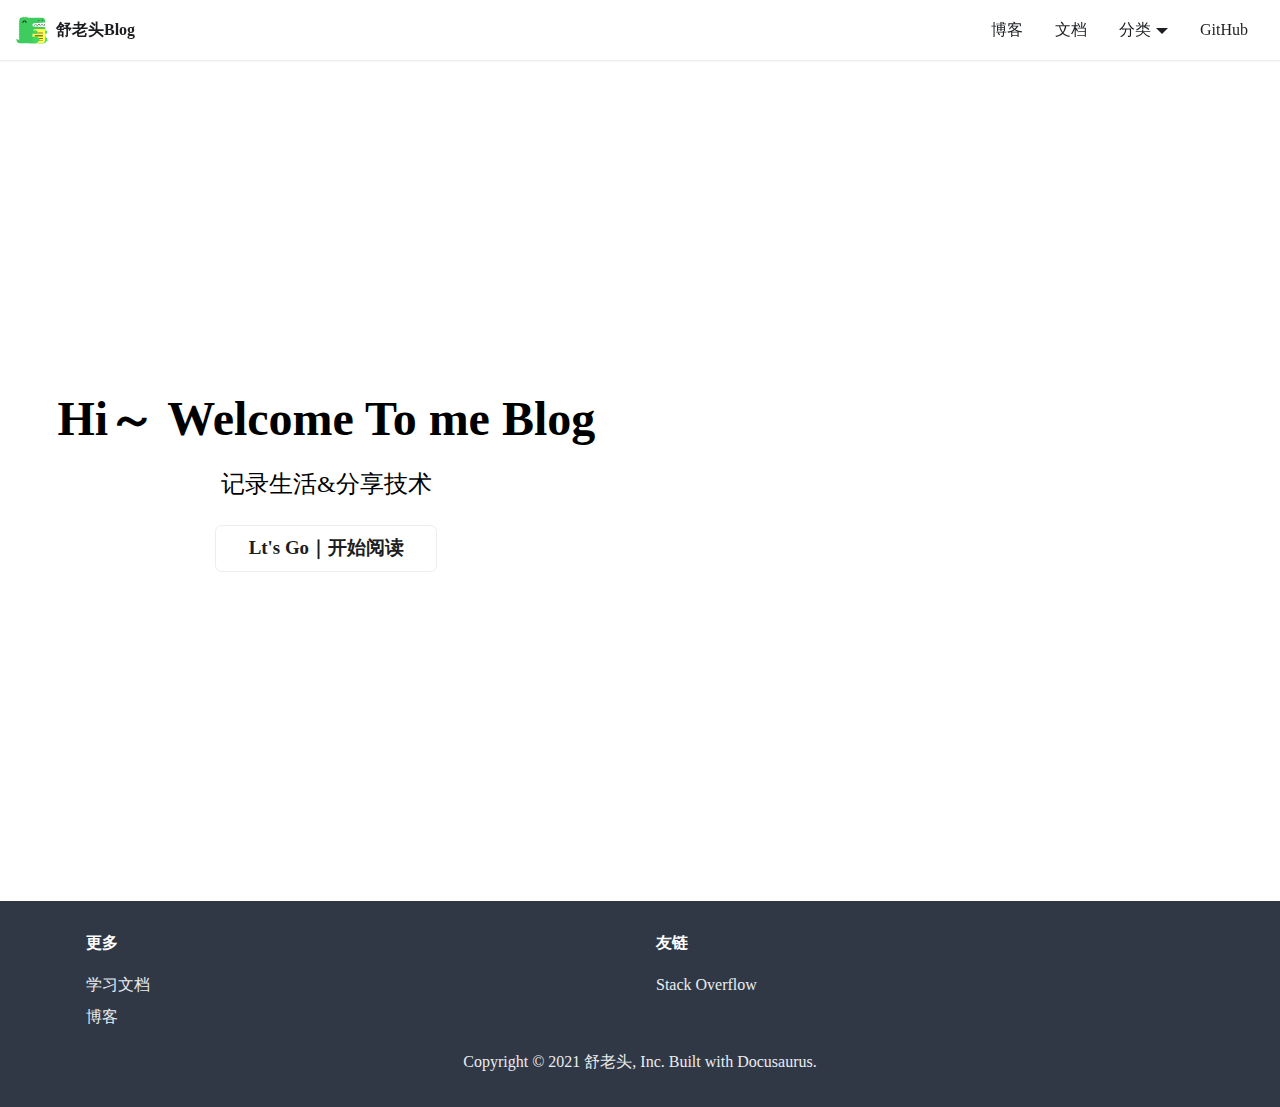
==== commit 53ad0b28: "Deploy website - based on 5073c0bc14d9a068852ec35258d22f88e9f9f5ff" ====
--- a/index.html
+++ b/index.html
@@ -4,21 +4,21 @@
 <meta charset="UTF-8">
 <meta name="viewport" content="width=device-width,initial-scale=1">
 <meta name="generator" content="Docusaurus v2.0.0-alpha.70">
-<link rel="alternate" type="application/rss+xml" href="/blog/rss.xml" title="W Blog RSS Feed">
-<link rel="alternate" type="application/atom+xml" href="/blog/atom.xml" title="W Blog Atom Feed"><title data-react-helmet="true">Hello from W | W</title><meta data-react-helmet="true" property="og:title" content="Hello from W | W"><meta data-react-helmet="true" name="description" content="Description will go into a meta tag in &lt;head /&gt;"><meta data-react-helmet="true" property="og:description" content="Description will go into a meta tag in &lt;head /&gt;"><meta data-react-helmet="true" name="twitter:card" content="summary_large_image"><meta data-react-helmet="true" name="docusaurus_locale" content="en"><meta data-react-helmet="true" name="docusaurus_tag" content="default"><link data-react-helmet="true" rel="shortcut icon" href="/img/favicon.ico"><script data-react-helmet="true">document.addEventListener("DOMContentLoaded",(function(){var n=document.getElementById("base-url-issue-banner-container");if(n){var e=window.location.pathname,t="/"===e.substr(-1)?e:e+"/";n.innerHTML=t}}))</script><link rel="stylesheet" href="/styles.94d92040.css">
-<link rel="preload" href="/styles.30ac8215.js" as="script">
-<link rel="preload" href="/runtime~main.932aeede.js" as="script">
-<link rel="preload" href="/main.46aeb285.js" as="script">
-<link rel="preload" href="/common.c7348fc9.js" as="script">
-<link rel="preload" href="/c4f5d8e4.ec9e5dd1.js" as="script">
+<link rel="alternate" type="application/rss+xml" href="/blog/rss.xml" title="舒老头-web前端工程师 Blog RSS Feed">
+<link rel="alternate" type="application/atom+xml" href="/blog/atom.xml" title="舒老头-web前端工程师 Blog Atom Feed"><title data-react-helmet="true">舒老头-web前端工程师 | 舒老头-web前端工程师</title><meta data-react-helmet="true" property="og:title" content="舒老头-web前端工程师 | 舒老头-web前端工程师"><meta data-react-helmet="true" name="description" content="舒老头个人博客学习并分享PHP、Linux、MySQL和前端技术等WEB知识,记录生活的点点滴滴, "><meta data-react-helmet="true" property="og:description" content="舒老头个人博客学习并分享PHP、Linux、MySQL和前端技术等WEB知识,记录生活的点点滴滴, "><meta data-react-helmet="true" name="twitter:card" content="summary_large_image"><meta data-react-helmet="true" name="docusaurus_locale" content="en"><meta data-react-helmet="true" name="docusaurus_tag" content="default"><link data-react-helmet="true" rel="shortcut icon" href="/img/favicon.ico"><script data-react-helmet="true">document.addEventListener("DOMContentLoaded",(function(){var n=document.getElementById("base-url-issue-banner-container");if(n){var e=window.location.pathname,t="/"===e.substr(-1)?e:e+"/";n.innerHTML=t}}))</script><link rel="stylesheet" href="/styles.141cb3f9.css">
+<link rel="preload" href="/styles.c3a50b1d.js" as="script">
+<link rel="preload" href="/runtime~main.29b01396.js" as="script">
+<link rel="preload" href="/main.81048313.js" as="script">
+<link rel="preload" href="/common.a2355bc6.js" as="script">
+<link rel="preload" href="/c4f5d8e4.23f827f8.js" as="script">
 </head>
 <body>
 <script>!function(){function t(t){document.documentElement.setAttribute("data-theme",t)}var e=function(){var t=null;try{t=localStorage.getItem("theme")}catch(t){}return t}();t(null!==e?e:"light")}()</script><div id="__docusaurus">
-<div class="baseUrlIssueBanner_1-cE" style="border:solid red thick;background-color:#ffe6b3;margin:20px;padding:20px;font-size:20px"><p style="font-weight:bold;font-size:30px">Your Docusaurus site did not load properly.</p><p>A very common reason is a wrong site <a href="https://v2.docusaurus.io/docs/docusaurus.config.js/#baseurl" style="font-weight:bold">baseUrl configuration</a>.</p><p>Current configured baseUrl = <span style="font-weight:bold;color:red">/</span>  (default value)</p><p>We suggest trying baseUrl = <span style="font-weight:bold;color:green" id="base-url-issue-banner-container"></span> </p></div><nav aria-label="Skip navigation links"><button type="button" tabindex="0" class="skipToContent_11B0">Skip to main content</button></nav><nav class="navbar navbar--fixed-top"><div class="navbar__inner"><div class="navbar__items"><div aria-label="Navigation bar toggle" class="navbar__toggle" role="button" tabindex="0"><svg aria-label="Menu" width="30" height="30" viewBox="0 0 30 30" role="img" focusable="false"><title>Menu</title><path stroke="currentColor" stroke-linecap="round" stroke-miterlimit="10" stroke-width="2" d="M4 7h22M4 15h22M4 23h22"></path></svg></div><a class="navbar__brand" href="/"><img src="/img/logo.svg" alt="My Facebook Project Logo" class="themedImage_YANc themedImage--light_3CMI navbar__logo"><img src="/img/logo.svg" alt="My Facebook Project Logo" class="themedImage_YANc themedImage--dark_3ARp navbar__logo"><strong class="navbar__title">舒老头Blog</strong></a></div><div class="navbar__items navbar__items--right"><a class="navbar__item navbar__link" href="/blog">博客</a><a class="navbar__item navbar__link" href="/docs/">文档</a><a class="navbar__item navbar__link" href="/blog/tags/">分类</a><a href="https://github.com/facebook/shulaotou" target="_blank" rel="noopener noreferrer" class="navbar__item navbar__link">GitHub</a></div></div><div role="presentation" class="navbar-sidebar__backdrop"></div><div class="navbar-sidebar"><div class="navbar-sidebar__brand"><a class="navbar__brand" href="/"><img src="/img/logo.svg" alt="My Facebook Project Logo" class="themedImage_YANc themedImage--light_3CMI navbar__logo"><img src="/img/logo.svg" alt="My Facebook Project Logo" class="themedImage_YANc themedImage--dark_3ARp navbar__logo"><strong class="navbar__title">舒老头Blog</strong></a></div><div class="navbar-sidebar__items"><div class="menu"><ul class="menu__list"><li class="menu__list-item"><a class="menu__link" href="/blog">博客</a></li><li class="menu__list-item"><a class="menu__link" href="/docs/">文档</a></li><li class="menu__list-item"><a class="menu__link" href="/blog/tags/">分类</a></li><li class="menu__list-item"><a href="https://github.com/facebook/shulaotou" target="_blank" rel="noopener noreferrer" class="menu__link">GitHub</a></li></ul></div></div></div></nav><div class="main-wrapper"><header class="hero hero--primary heroBanner_2Ftp"><div class="container"><h1 class="hero__title">W</h1><p class="hero__subtitle">The tagline of my site</p><div class="buttons_1Wc3"><a class="button button--outline button--secondary button--lg" href="/docs/">Get Started</a></div></div></header><main><section class="features_P2SU"><div class="container"><div class="row"><div class="col col--4"><div class="text--center"><img class="featureImage_3Xqx" src="/img/undraw_docusaurus_mountain.svg" alt="Easy to Use"></div><h3>Easy to Use</h3><p>Docusaurus was designed from the ground up to be easily installed and used to get your website up and running quickly.</p></div><div class="col col--4"><div class="text--center"><img class="featureImage_3Xqx" src="/img/undraw_docusaurus_tree.svg" alt="Focus on What Matters"></div><h3>Focus on What Matters</h3><p>Docusaurus lets you focus on your docs, and we&#x27;ll do the chores. Go ahead and move your docs into the <code>docs</code> directory.</p></div><div class="col col--4"><div class="text--center"><img class="featureImage_3Xqx" src="/img/undraw_docusaurus_react.svg" alt="Powered by React"></div><h3>Powered by React</h3><p>Extend or customize your website layout by reusing React. Docusaurus can be extended while reusing the same header and footer.</p></div></div></div></section></main></div><footer class="footer footer--dark"><div class="container"><div class="row footer__links"><div class="col footer__col"><h4 class="footer__title">Learn</h4><ul class="footer__items"><li class="footer__item"><a class="footer__link-item" href="/docs/">Style Guide</a></li><li class="footer__item"><a class="footer__link-item" href="/docs/doc2">Second Doc</a></li></ul></div><div class="col footer__col"><h4 class="footer__title">Community</h4><ul class="footer__items"><li class="footer__item"><a href="https://stackoverflow.com/questions/tagged/docusaurus" target="_blank" rel="noopener noreferrer" class="footer__link-item">Stack Overflow</a></li><li class="footer__item"><a href="https://twitter.com/docusaurus" target="_blank" rel="noopener noreferrer" class="footer__link-item">Twitter</a></li><li class="footer__item"><a href="https://discordapp.com/invite/docusaurus" target="_blank" rel="noopener noreferrer" class="footer__link-item">Discord</a></li></ul></div><div class="col footer__col"><h4 class="footer__title">More</h4><ul class="footer__items"><li class="footer__item"><a class="footer__link-item" href="/blog">Blog</a></li><li class="footer__item"><a href="https://github.com/facebook/docusaurus" target="_blank" rel="noopener noreferrer" class="footer__link-item">GitHub</a></li></ul></div><div class="col footer__col"><h4 class="footer__title">Legal</h4><ul class="footer__items"><li class="footer__item"><a href="https://opensource.facebook.com/legal/privacy/" target="_blank" rel="noopener noreferrer" class="footer__link-item">Privacy</a></li><li class="footer__item"><a href="https://opensource.facebook.com/legal/terms/" target="_blank" rel="noopener noreferrer" class="footer__link-item">Terms</a></li></ul></div></div><div class="footer__bottom text--center"><div class="margin-bottom--sm"><a href="https://opensource.facebook.com" target="_blank" rel="noopener noreferrer" class="footerLogoLink_31Aa"><img class="footer__logo" alt="Facebook Open Source Logo" src="/img/oss_logo.png"></a></div><div class="footer__copyright">Copyright © 2021 Facebook, Inc. Built with Docusaurus.</div></div></div></footer></div>
-<script src="/styles.30ac8215.js"></script>
-<script src="/runtime~main.932aeede.js"></script>
-<script src="/main.46aeb285.js"></script>
-<script src="/common.c7348fc9.js"></script>
-<script src="/c4f5d8e4.ec9e5dd1.js"></script>
+<div class="baseUrlIssueBanner_1-cE" style="border:solid red thick;background-color:#ffe6b3;margin:20px;padding:20px;font-size:20px"><p style="font-weight:bold;font-size:30px">Your Docusaurus site did not load properly.</p><p>A very common reason is a wrong site <a href="https://v2.docusaurus.io/docs/docusaurus.config.js/#baseurl" style="font-weight:bold">baseUrl configuration</a>.</p><p>Current configured baseUrl = <span style="font-weight:bold;color:red">/</span>  (default value)</p><p>We suggest trying baseUrl = <span style="font-weight:bold;color:green" id="base-url-issue-banner-container"></span> </p></div><nav aria-label="Skip navigation links"><button type="button" tabindex="0" class="skipToContent_11B0">Skip to main content</button></nav><nav class="navbar navbar--fixed-top"><div class="navbar__inner"><div class="navbar__items"><div aria-label="Navigation bar toggle" class="navbar__toggle" role="button" tabindex="0"><svg aria-label="Menu" width="30" height="30" viewBox="0 0 30 30" role="img" focusable="false"><title>Menu</title><path stroke="currentColor" stroke-linecap="round" stroke-miterlimit="10" stroke-width="2" d="M4 7h22M4 15h22M4 23h22"></path></svg></div><a class="navbar__brand" href="/"><img src="/img/logo.svg" alt="My Facebook Project Logo" class="themedImage_YANc themedImage--light_3CMI navbar__logo"><img src="/img/logo.svg" alt="My Facebook Project Logo" class="themedImage_YANc themedImage--dark_3ARp navbar__logo"><strong class="navbar__title">舒老头Blog</strong></a></div><div class="navbar__items navbar__items--right"><a class="navbar__item navbar__link" href="/blog">博客</a><a class="navbar__item navbar__link" href="/docs/">文档</a><div class="navbar__item dropdown dropdown--hoverable dropdown--right"><a href="#" class="navbar__item navbar__link">分类</a><ul class="dropdown__menu"><li><a class="dropdown__link" href="/blog/tags/前端">前端</a></li></ul></div><a href="https://github.com/facebook/shulaotou" target="_blank" rel="noopener noreferrer" class="navbar__item navbar__link">GitHub</a></div></div><div role="presentation" class="navbar-sidebar__backdrop"></div><div class="navbar-sidebar"><div class="navbar-sidebar__brand"><a class="navbar__brand" href="/"><img src="/img/logo.svg" alt="My Facebook Project Logo" class="themedImage_YANc themedImage--light_3CMI navbar__logo"><img src="/img/logo.svg" alt="My Facebook Project Logo" class="themedImage_YANc themedImage--dark_3ARp navbar__logo"><strong class="navbar__title">舒老头Blog</strong></a></div><div class="navbar-sidebar__items"><div class="menu"><ul class="menu__list"><li class="menu__list-item"><a class="menu__link" href="/blog">博客</a></li><li class="menu__list-item"><a class="menu__link" href="/docs/">文档</a></li><li class="menu__list-item menu__list-item--collapsed"><a href="#" role="button" class="menu__link menu__link--sublist">分类</a><ul class="menu__list"><li class="menu__list-item"><a class="menu__link" href="/blog/tags/前端">前端</a></li></ul></li><li class="menu__list-item"><a href="https://github.com/facebook/shulaotou" target="_blank" rel="noopener noreferrer" class="menu__link">GitHub</a></li></ul></div></div></div></nav><div class="main-wrapper"><header class="hero hero--primary heroBanner_2Ftp"><div class="container"><h1 class="hero__title">Hi～ Welcome To me Blog</h1><p class="hero__subtitle">记录生活&amp;分享技术</p><div class="buttons_1Wc3"><a class="button button--outline button--secondary button--lg" href="/blog/">Lt&#x27;s Go｜开始阅读</a></div></div></header><main></main></div><footer class="footer footer--dark"><div class="container"><div class="row footer__links"><div class="col footer__col"><h4 class="footer__title">更多</h4><ul class="footer__items"><li class="footer__item"><a class="footer__link-item" href="/docs/">学习文档</a></li><li class="footer__item"><a class="footer__link-item" href="/blog/">博客</a></li></ul></div><div class="col footer__col"><h4 class="footer__title">友链</h4><ul class="footer__items"><li class="footer__item"><a href="https://stackoverflow.com/questions/tagged/docusaurus" target="_blank" rel="noopener noreferrer" class="footer__link-item">Stack Overflow</a></li></ul></div></div><div class="footer__bottom text--center"><div class="footer__copyright">Copyright © 2021 舒老头, Inc. Built with Docusaurus.</div></div></div></footer></div>
+<script src="/styles.c3a50b1d.js"></script>
+<script src="/runtime~main.29b01396.js"></script>
+<script src="/main.81048313.js"></script>
+<script src="/common.a2355bc6.js"></script>
+<script src="/c4f5d8e4.23f827f8.js"></script>
 </body>
 </html>--- a/styles.141cb3f9.css
+++ b/styles.141cb3f9.css
@@ -0,0 +1 @@
+.row .col,img{max-width:100%}.markdown li,body{word-wrap:break-word}pre,table{overflow:auto}blockquote,pre{margin:0 0 var(--ifm-spacing-vertical)}.button,.close{-webkit-appearance:none;cursor:pointer}.breadcrumbs__link,.button{transition-timing-function:var(--ifm-transition-timing-default)}.button,.react-toggle{-webkit-user-select:none;-ms-user-select:none}.button--link,a{-webkit-text-decoration:var(--ifm-link-decoration)}.menu--show,.navbar{-webkit-backdrop-filter:var(--ifm-code-nav-blur)}.button,.close,.menu__link,.navbar__link{cursor:pointer}.tabs__item,hr,img{box-sizing:content-box}.react-toggle,html{-webkit-tap-highlight-color:transparent}.footer__items,.menu__list,.pills__item,.sidebarItem_2T0D{list-style-type:none}:root{--ra-admonition-background-color:var(--ifm-alert-background-color);--ra-admonition-border-width:var(--ifm-alert-border-width);--ra-admonition-border-color:var(--ifm-alert-border-color);--ra-admonition-border-radius:var(--ifm-alert-border-radius);--ra-admonition-color:var(--ifm-alert-color);--ra-admonition-padding-vertical:var(--ifm-alert-padding-vertical);--ra-admonition-padding-horizontal:var(--ifm-alert-padding-horizontal);--ra-color-note:var(--ifm-color-secondary);--ra-color-important:var(--ifm-color-info);--ra-color-tip:var(--ifm-color-success);--ra-color-caution:var(--ifm-color-warning);--ra-color-warning:var(--ifm-color-danger);--ra-color-text-dark:var(--ifm-color-gray-900);--ifm-dark-value:10%;--ifm-darker-value:15%;--ifm-darkest-value:30%;--ifm-light-value:15%;--ifm-lighter-value:30%;--ifm-lightest-value:50%;--ifm-color-secondary:#ebedf0;--ifm-color-secondary-dark:#d4d5d8;--ifm-color-secondary-darker:#c8c9cc;--ifm-color-secondary-darkest:#a4a6a8;--ifm-color-secondary-light:#eef0f2;--ifm-color-secondary-lighter:#f1f2f5;--ifm-color-secondary-lightest:#f5f6f8;--ifm-color-success:#00a400;--ifm-color-success-dark:#009400;--ifm-color-success-darker:#008b00;--ifm-color-success-darkest:#007300;--ifm-color-success-light:#26b226;--ifm-color-success-lighter:#4dbf4d;--ifm-color-success-lightest:#80d280;--ifm-color-info:#54c7ec;--ifm-color-info-dark:#4cb3d4;--ifm-color-info-darker:#47a9c9;--ifm-color-info-darkest:#3b8ba5;--ifm-color-info-light:#6ecfef;--ifm-color-info-lighter:#87d8f2;--ifm-color-info-lightest:#aae3f6;--ifm-color-warning:#ffba00;--ifm-color-warning-dark:#e6a700;--ifm-color-warning-darker:#d99e00;--ifm-color-warning-darkest:#b38200;--ifm-color-warning-light:#ffc426;--ifm-color-warning-lighter:#ffcf4d;--ifm-color-warning-lightest:#ffdd80;--ifm-color-danger:#fa383e;--ifm-color-danger-dark:#e13238;--ifm-color-danger-darker:#d53035;--ifm-color-danger-darkest:#af272b;--ifm-color-danger-light:#fb565b;--ifm-color-danger-lighter:#fb7478;--ifm-color-danger-lightest:#fd9c9f;--ifm-color-white:#fff;--ifm-color-black:#000;--ifm-color-gray-0:var(--ifm-color-white);--ifm-color-gray-100:#f5f6f7;--ifm-color-gray-200:#ebedf0;--ifm-color-gray-300:#dadde1;--ifm-color-gray-400:#ccd0d5;--ifm-color-gray-500:#bec3c9;--ifm-color-gray-600:#8d949e;--ifm-color-gray-700:#606770;--ifm-color-gray-800:#444950;--ifm-color-gray-900:#1c1e21;--ifm-color-gray-1000:var(--ifm-color-black);--ifm-color-emphasis-0:var(--ifm-color-gray-0);--ifm-color-emphasis-100:var(--ifm-color-gray-100);--ifm-color-emphasis-200:var(--ifm-color-gray-200);--ifm-color-emphasis-300:var(--ifm-color-gray-300);--ifm-color-emphasis-400:var(--ifm-color-gray-400);--ifm-color-emphasis-500:var(--ifm-color-gray-500);--ifm-color-emphasis-600:var(--ifm-color-gray-600);--ifm-color-emphasis-700:var(--ifm-color-gray-700);--ifm-color-emphasis-800:var(--ifm-color-gray-800);--ifm-color-emphasis-900:var(--ifm-color-gray-900);--ifm-color-emphasis-1000:var(--ifm-color-gray-1000);--ifm-color-content:var(--ifm-color-emphasis-900);--ifm-color-content-inverse:var(--ifm-color-emphasis-0);--ifm-color-content-secondary:#606770;--ifm-background-color:transparent;--ifm-background-surface-color:var(--ifm-color-content-inverse);--ifm-global-border-width:1px;--ifm-global-radius:0.4rem;--ifm-hover-overlay:rgba(0,0,0,0.05);--ifm-font-color-base:var(--ifm-color-content);--ifm-font-color-secondary:var(--ifm-color-content-secondary);--ifm-font-family-base:system-ui,-apple-system,Segoe UI,Roboto,Ubuntu,Cantarell,Noto Sans,sans-serif,BlinkMacSystemFont,"Segoe UI",Helvetica,Arial,sans-serif,"Apple Color Emoji","Segoe UI Emoji","Segoe UI Symbol";--ifm-font-family-monospace:SFMono-Regular,Menlo,Monaco,Consolas,"Liberation Mono","Courier New",monospace;--ifm-font-size-base:100%;--ifm-font-weight-light:300;--ifm-font-weight-normal:400;--ifm-font-weight-semibold:500;--ifm-font-weight-bold:700;--ifm-font-weight-base:var(--ifm-font-weight-normal);--ifm-line-height-base:1.65;--ifm-global-spacing:1rem;--ifm-spacing-vertical:var(--ifm-global-spacing);--ifm-spacing-horizontal:var(--ifm-global-spacing);--ifm-transition-fast:200ms;--ifm-transition-slow:400ms;--ifm-transition-timing-default:cubic-bezier(0.08,0.52,0.52,1);--ifm-global-shadow-lw:0 1px 2px 0 rgba(0,0,0,0.1);--ifm-global-shadow-md:0 5px 40px rgba(0,0,0,0.2);--ifm-global-shadow-tl:0 12px 28px 0 rgba(0,0,0,0.2),0 2px 4px 0 rgba(0,0,0,0.1);--ifm-z-index-dropdown:2;--ifm-z-index-fixed:3;--ifm-z-index-overlay:4;--ifm-container-width:1140px;--ifm-code-background:var(--ifm-color-emphasis-200);--ifm-code-border-radius:var(--ifm-global-radius);--ifm-code-color:var(--ifm-color-emphasis-900);--ifm-code-padding-horizontal:0.4rem;--ifm-code-padding-vertical:0.2rem;--ifm-pre-background:var(--ifm-color-emphasis-100);--ifm-pre-border-radius:var(--ifm-code-border-radius);--ifm-pre-color:inherit;--ifm-pre-line-height:1.45;--ifm-pre-padding:1rem;--ifm-heading-color:inherit;--ifm-heading-margin-top:0;--ifm-heading-margin-bottom:var(--ifm-spacing-vertical);--ifm-heading-font-family:inherit;--ifm-heading-font-weight:var(--ifm-font-weight-bold);--ifm-heading-line-height:1.25;--ifm-h1-font-size:2rem;--ifm-h2-font-size:1.5rem;--ifm-h3-font-size:1.25rem;--ifm-h4-font-size:1rem;--ifm-h5-font-size:0.875rem;--ifm-h6-font-size:0.85rem;--ifm-image-alignment-padding:1.25rem;--ifm-leading-desktop:1.25;--ifm-leading:calc(var(--ifm-leading-desktop)*1rem);--ifm-list-left-padding:2rem;--ifm-list-margin:1rem;--ifm-list-item-margin:0.25rem;--ifm-list-paragraph-margin:1rem;--ifm-table-cell-padding:0.75rem;--ifm-table-background:transparent;--ifm-table-stripe-background:var(--ifm-color-emphasis-100);--ifm-table-border-width:1px;--ifm-table-border-color:var(--ifm-color-emphasis-300);--ifm-table-head-background:inherit;--ifm-table-head-color:inherit;--ifm-table-head-font-weight:var(--ifm-font-weight-bold);--ifm-table-cell-color:inherit;--ifm-link-color:var(--ifm-color-primary);--ifm-link-decoration:none;--ifm-link-hover-color:var(--ifm-link-color);--ifm-link-hover-decoration:underline;--ifm-paragraph-margin-bottom:var(--ifm-leading);--ifm-blockquote-color:#6a737d;--ifm-blockquote-font-size:var(--ifm-font-size-base);--ifm-blockquote-padding-horizontal:1rem;--ifm-blockquote-padding-vertical:1rem;--ifm-hr-border-color:var(--ifm-color-emphasis-500);--ifm-hr-border-width:1px;--ifm-hr-margin-vertical:1.5rem;--ifm-alert-background-color:inherit;--ifm-alert-border-color:inherit;--ifm-alert-border-radius:var(--ifm-global-radius);--ifm-alert-border-width:var(--ifm-global-border-width);--ifm-alert-color:var(--ifm-font-color-base-inverse);--ifm-alert-padding-horizontal:var(--ifm-spacing-horizontal);--ifm-alert-padding-vertical:var(--ifm-spacing-vertical);--ifm-avatar-intro-margin:1rem;--ifm-avatar-intro-alignment:inherit;--ifm-avatar-photo-size-sm:2rem;--ifm-avatar-photo-size-md:3rem;--ifm-avatar-photo-size-lg:4rem;--ifm-avatar-photo-size-xl:6rem;--ifm-badge-background-color:inherit;--ifm-badge-border-color:inherit;--ifm-badge-border-radius:var(--ifm-global-radius);--ifm-badge-border-width:var(--ifm-global-border-width);--ifm-badge-color:var(--ifm-color-white);--ifm-badge-padding-horizontal:calc(var(--ifm-spacing-horizontal)*0.5);--ifm-badge-padding-vertical:calc(var(--ifm-spacing-vertical)*0.25);--ifm-breadcrumb-border-radius:1.5rem;--ifm-breadcrumb-spacing:0.0625rem;--ifm-breadcrumb-color-active:var(--ifm-color-primary);--ifm-breadcrumb-item-background-active:var(--ifm-hover-overlay);--ifm-breadcrumb-padding-horizontal:1rem;--ifm-breadcrumb-padding-vertical:0.5rem;--ifm-breadcrumb-size-multiplier:1;--ifm-breadcrumb-separator:url('data:image/svg+xml;utf8,<svg xmlns="http://www.w3.org/2000/svg" x="0px" y="0px" viewBox="0 0 256 256"><g><g><polygon points="79.093,0 48.907,30.187 146.72,128 48.907,225.813 79.093,256 207.093,128"/></g></g><g></g><g></g><g></g><g></g><g></g><g></g><g></g><g></g><g></g><g></g><g></g><g></g><g></g><g></g><g></g></svg>');--ifm-breadcrumb-separator-filter:none;--ifm-breadcrumb-separator-size:0.5rem;--ifm-breadcrumb-separator-size-multiplier:1.25;--ifm-button-background-color:inherit;--ifm-button-border-color:var(--ifm-button-background-color);--ifm-button-border-width:var(--ifm-global-border-width);--ifm-button-color:var(--ifm-font-color-base-inverse);--ifm-button-font-weight:var(--ifm-font-weight-bold);--ifm-button-padding-horizontal:1.5rem;--ifm-button-padding-vertical:0.375rem;--ifm-button-size-multiplier:1;--ifm-button-transition-duration:var(--ifm-transition-fast);--ifm-button-border-radius:calc(var(--ifm-global-radius)*var(--ifm-button-size-multiplier));--ifm-button-group-margin:2px;--ifm-card-background-color:var(--ifm-background-surface-color);--ifm-card-border-radius:calc(var(--ifm-global-radius)*2);--ifm-card-horizontal-spacing:var(--ifm-global-spacing);--ifm-card-vertical-spacing:var(--ifm-global-spacing);--ifm-toc-border-color:var(--ifm-color-emphasis-300);--ifm-toc-link-color:var(--ifm-color-content-secondary);--ifm-toc-padding-left:0.5rem;--ifm-toc-padding-vertical:0.5rem;--ifm-dropdown-background-color:var(--ifm-background-surface-color);--ifm-dropdown-font-weight:var(--ifm-font-weight-semibold);--ifm-dropdown-link-color:var(--ifm-font-color-base);--ifm-dropdown-hover-background-color:var(--ifm-hover-overlay);--ifm-footer-background-color:var(--ifm-color-emphasis-100);--ifm-footer-color:inherit;--ifm-footer-link-color:var(--ifm-color-emphasis-700);--ifm-footer-link-hover-color:var(--ifm-color-primary);--ifm-footer-link-horizontal-spacing:0.5rem;--ifm-footer-padding-horizontal:calc(var(--ifm-spacing-horizontal)*2);--ifm-footer-padding-vertical:calc(var(--ifm-spacing-vertical)*2);--ifm-footer-title-color:inherit;--ifm-hero-background-color:var(--ifm-background-surface-color);--ifm-hero-text-color:var(--ifm-color-emphasis-800);--ifm-menu-color:var(--ifm-color-emphasis-700);--ifm-menu-color-active:var(--ifm-color-primary);--ifm-menu-color-background-active:var(--ifm-hover-overlay);--ifm-menu-color-background-hover:var(--ifm-hover-overlay);--ifm-menu-link-padding-horizontal:1rem;--ifm-menu-link-padding-vertical:0.375rem;--ifm-menu-link-sublist-icon:url('data:image/svg+xml;utf8,<svg xmlns="http://www.w3.org/2000/svg" width="16px" height="16px" viewBox="0 0 24 24"><path fill="rgba(0,0,0,0.5)" d="M7.41 15.41L12 10.83l4.59 4.58L18 14l-6-6-6 6z"></path></svg>');--ifm-menu-link-sublist-icon-filter:none;--ifm-navbar-background-color:var(--ifm-background-surface-color);--ifm-navbar-height:3.75rem;--ifm-navbar-item-padding-horizontal:1rem;--ifm-navbar-item-padding-vertical:0.25rem;--ifm-navbar-link-color:var(--ifm-font-color-base);--ifm-navbar-link-hover-color:var(--ifm-color-primary);--ifm-navbar-link-active-color:var(--ifm-link-color);--ifm-navbar-padding-horizontal:var(--ifm-spacing-horizontal);--ifm-navbar-padding-vertical:calc(var(--ifm-spacing-vertical)*0.5);--ifm-navbar-shadow:var(--ifm-global-shadow-lw);--ifm-navbar-search-input-background-color:var(--ifm-color-emphasis-200);--ifm-navbar-search-input-color:var(--ifm-color-emphasis-800);--ifm-navbar-search-input-placeholder-color:var(--ifm-color-emphasis-500);--ifm-navbar-search-input-icon:url('data:image/svg+xml;utf8,<svg fill="currentColor" xmlns="http://www.w3.org/2000/svg" viewBox="0 0 16 16" height="16px" width="16px"><path d="M6.02945,10.20327a4.17382,4.17382,0,1,1,4.17382-4.17382A4.15609,4.15609,0,0,1,6.02945,10.20327Zm9.69195,4.2199L10.8989,9.59979A5.88021,5.88021,0,0,0,12.058,6.02856,6.00467,6.00467,0,1,0,9.59979,10.8989l4.82338,4.82338a.89729.89729,0,0,0,1.29912,0,.89749.89749,0,0,0-.00087-1.29909Z" /></svg>');--ifm-navbar-sidebar-width:80vw;--ifm-pagination-border-radius:calc(var(--ifm-global-radius)*var(--ifm-pagination-size-multiplier));--ifm-pagination-color-active:var(--ifm-color-primary);--ifm-pagination-font-size:1rem;--ifm-pagination-item-active-background:var(--ifm-hover-overlay);--ifm-pagination-page-spacing:0.0625rem;--ifm-pagination-padding-horizontal:calc(var(--ifm-spacing-horizontal)*1);--ifm-pagination-padding-vertical:calc(var(--ifm-spacing-vertical)*0.25);--ifm-pagination-size-multiplier:1;--ifm-pagination-nav-border-radius:var(--ifm-global-radius);--ifm-pagination-nav-color-hover:var(--ifm-color-primary);--ifm-pills-color-active:var(--ifm-color-primary);--ifm-pills-color-background-active:var(--ifm-hover-overlay);--ifm-pills-spacing:0.0625rem;--ifm-tabs-color:var(--ifm-font-color-secondary);--ifm-tabs-color-active:var(--ifm-color-primary);--ifm-tabs-padding-horizontal:1rem;--ifm-tabs-padding-vertical:1rem;--ifm-tabs-spacing:0.0625rem;--ifm-scrollbar-size:7px;--ifm-scrollbar-track-background-color:#f1f1f1;--ifm-scrollbar-thumb-background-color:#888;--ifm-scrollbar-thumb-hover-background-color:#555;--ifm-color-primary:#25c2a0;--ifm-color-primary-dark:#21af90;--ifm-color-primary-darker:#1fa588;--ifm-color-primary-darkest:#1a8870;--ifm-color-primary-light:#46cbae;--ifm-color-primary-lighter:#66d4bd;--ifm-color-primary-lightest:#92e0d0;--ifm-code-font-size:95%;--ifm-color-nav-bj:hsla(0,0%,100%,0.7);--ifm-code-nav-blur:blur(35px);--ifm-font-color-base-inverse:#000;--docusaurus-announcement-bar-height:auto;--collapse-button-bg-color-dark:#2e333a;--doc-sidebar-width:300px}.admonition{margin-bottom:1em;--ra-admonition-icon-color:var(--ra-admonition-color)}.admonition:not(.alert){background-color:var(--ra-admonition-background-color);border:var(--ra-admonition-border-width) solid var(--ra-admonition-border-color);border-radius:var(--ra-admonition-border-radius);box-sizing:border-box;color:var(--ra-admonition-color);padding:var(--ra-admonition-padding-vertical) var(--ra-admonition-padding-horizontal);--ra-admonition-background-color:var(--ifm-color-primary)}.container,.row .col{padding:0 var(--ifm-spacing-horizontal);width:100%}.admonition h5{margin-top:0;margin-bottom:8px;text-transform:uppercase}.admonition-icon{display:inline-block;vertical-align:middle;margin-right:.2em}.admonition-icon svg{display:inline-block;width:22px;height:22px;stroke-width:0;fill:var(--ra-admonition-icon-color);stroke:var(--ra-admonition-icon-color)}.admonition-content>:last-child,blockquote>:last-child{margin-bottom:0}.admonition-note{--ra-admonition-color:var(--ra-color-text-dark)}*{box-sizing:border-box}html{font:var(--ifm-font-size-base)/var(--ifm-line-height-base) var(--ifm-font-family-base);background-color:var(--ifm-background-color);color:var(--ifm-font-color-base);text-rendering:optimizelegibility;-webkit-font-smoothing:antialiased;-ms-text-size-adjust:100%;-webkit-text-size-adjust:100%}body{font-family:webfont!important;margin:0;transition:var(--ifm-transition-fast) ease color}.container{max-width:var(--ifm-container-width);margin:0 auto}.padding-bottom--none,.padding-vert--none{padding-bottom:0!important}.padding-top--none,.padding-vert--none{padding-top:0!important}.padding-horiz--none,.padding-left--none{padding-left:0!important}.padding-horiz--none,.padding-right--none{padding-right:0!important}.container--fluid{max-width:inherit}.row{display:flex;flex-direction:row;flex-wrap:wrap;margin:0 calc(var(--ifm-spacing-horizontal)*-1)}.margin-bottom--none,.margin-vert--none,.markdown>:last-child{margin-bottom:0!important}.margin-top--none,.margin-vert--none,.markdown>:first-child{margin-top:0!important}.row .col{--ifm-col-width:100%;flex:1 0;margin-left:0}.row .col.col--1,.row .col.col--2,.row .col.col--3,.row .col[class*=col--]{flex:0 0 var(--ifm-col-width);max-width:var(--ifm-col-width)}.row .col.col--1{--ifm-col-width:8.33333%}.row .col.col--offset-1{margin-left:8.33333%}.row .col.col--2{--ifm-col-width:16.66667%}.row .col.col--offset-2{margin-left:16.66667%}.row .col.col--3{--ifm-col-width:25%}.row .col.col--offset-3{margin-left:25%}.row .col.col--4{--ifm-col-width:33.33333%;flex:0 0 var(--ifm-col-width);max-width:var(--ifm-col-width)}.row .col.col--offset-4{margin-left:33.33333%}.row .col.col--5{--ifm-col-width:41.66667%;flex:0 0 var(--ifm-col-width);max-width:var(--ifm-col-width)}.row .col.col--6,.row .col.col--7{flex:0 0 var(--ifm-col-width);max-width:var(--ifm-col-width)}.row .col.col--offset-5{margin-left:41.66667%}.row .col.col--6{--ifm-col-width:50%}.row .col.col--offset-6{margin-left:50%}.row .col.col--7{--ifm-col-width:58.33333%}.row .col.col--offset-7{margin-left:58.33333%}.row .col.col--8{--ifm-col-width:66.66667%;flex:0 0 var(--ifm-col-width);max-width:var(--ifm-col-width)}.row .col.col--offset-8{margin-left:66.66667%}.row .col.col--9{--ifm-col-width:75%;flex:0 0 var(--ifm-col-width);max-width:var(--ifm-col-width)}.row .col.col--10,.row .col.col--11{flex:0 0 var(--ifm-col-width);max-width:var(--ifm-col-width)}.row .col.col--offset-9{margin-left:75%}.row .col.col--10{--ifm-col-width:83.33333%}.row .col.col--offset-10{margin-left:83.33333%}.row .col.col--11{--ifm-col-width:91.66667%}.row .col.col--offset-11{margin-left:91.66667%}.row .col.col--12{--ifm-col-width:100%;flex:0 0 var(--ifm-col-width);max-width:var(--ifm-col-width)}.row .col.col--offset-12{margin-left:100%}.row--no-gutters{margin-left:0;margin-right:0}.margin-horiz--none,.margin-left--none{margin-left:0!important}.margin-horiz--none,.margin-right--none{margin-right:0!important}.row--no-gutters>.col{padding-left:0;padding-right:0}.row--align-top{align-items:flex-start}.row--align-bottom{align-items:flex-end}.row--align-center{align-items:center}.row--align-stretch{align-items:stretch}.row--align-baseline{align-items:baseline}.margin--none{margin:0!important}.margin-bottom--xs,.margin-vert--xs{margin-bottom:.25rem!important}.margin-top--xs,.margin-vert--xs{margin-top:.25rem!important}.margin-horiz--xs,.margin-left--xs{margin-left:.25rem!important}.margin-horiz--xs,.margin-right--xs{margin-right:.25rem!important}.margin--xs{margin:.25rem!important}.margin-bottom--sm,.margin-vert--sm{margin-bottom:.5rem!important}.margin-top--sm,.margin-vert--sm{margin-top:.5rem!important}.margin-horiz--sm,.margin-left--sm{margin-left:.5rem!important}.margin-horiz--sm,.margin-right--sm{margin-right:.5rem!important}.margin--sm{margin:.5rem!important}.margin-bottom--md,.margin-vert--md{margin-bottom:1rem!important}.margin-top--md,.margin-vert--md{margin-top:1rem!important}.margin-horiz--md,.margin-left--md{margin-left:1rem!important}.margin-horiz--md,.margin-right--md{margin-right:1rem!important}.margin--md{margin:1rem!important}.margin-bottom--lg,.margin-vert--lg{margin-bottom:2rem!important}.margin-top--lg,.margin-vert--lg{margin-top:2rem!important}.margin-horiz--lg,.margin-left--lg{margin-left:2rem!important}.margin-horiz--lg,.margin-right--lg{margin-right:2rem!important}.margin--lg{margin:2rem!important}.margin-bottom--xl,.margin-vert--xl{margin-bottom:5rem!important}.margin-top--xl,.margin-vert--xl{margin-top:5rem!important}.margin-horiz--xl,.margin-left--xl{margin-left:5rem!important}.margin-horiz--xl,.margin-right--xl{margin-right:5rem!important}.margin--xl{margin:5rem!important}.padding--none{padding:0!important}.padding-bottom--xs,.padding-vert--xs{padding-bottom:.25rem!important}.padding-top--xs,.padding-vert--xs{padding-top:.25rem!important}.padding-horiz--xs,.padding-left--xs{padding-left:.25rem!important}.padding-horiz--xs,.padding-right--xs{padding-right:.25rem!important}.padding--xs{padding:.25rem!important}.padding-bottom--sm,.padding-vert--sm{padding-bottom:.5rem!important}.padding-top--sm,.padding-vert--sm{padding-top:.5rem!important}.padding-horiz--sm,.padding-left--sm{padding-left:.5rem!important}.padding-horiz--sm,.padding-right--sm{padding-right:.5rem!important}.padding--sm{padding:.5rem!important}.padding-bottom--md,.padding-vert--md{padding-bottom:1rem!important}.padding-top--md,.padding-vert--md{padding-top:1rem!important}.padding-horiz--md,.padding-left--md{padding-left:1rem!important}.padding-horiz--md,.padding-right--md{padding-right:1rem!important}.padding--md{padding:1rem!important}.padding-bottom--lg,.padding-vert--lg{padding-bottom:2rem!important}.padding-top--lg,.padding-vert--lg{padding-top:2rem!important}.padding-horiz--lg,.padding-left--lg{padding-left:2rem!important}.padding-horiz--lg,.padding-right--lg{padding-right:2rem!important}.padding--lg{padding:2rem!important}.padding-bottom--xl,.padding-vert--xl{padding-bottom:5rem!important}.padding-top--xl,.padding-vert--xl{padding-top:5rem!important}.padding-horiz--xl,.padding-left--xl{padding-left:5rem!important}.padding-horiz--xl,.padding-right--xl{padding-right:5rem!important}.padding--xl{padding:5rem!important}code{background-color:var(--ifm-code-background);border-radius:var(--ifm-code-border-radius);color:var(--ifm-code-color);font-family:var(--ifm-font-family-monospace);font-size:var(--ifm-code-font-size);padding:var(--ifm-code-padding-vertical) var(--ifm-code-padding-horizontal)}a code{color:inherit}pre{background-color:var(--ifm-pre-background);border-radius:var(--ifm-pre-border-radius);color:var(--ifm-pre-color);font:var(--ifm-code-font-size)/var(--ifm-pre-line-height) var(--ifm-font-family-monospace);padding:var(--ifm-pre-padding)}pre,pre code{word-wrap:normal}pre code{background-color:transparent;display:inline;font-size:100%;line-height:inherit;overflow:visible;padding:0;white-space:pre;word-break:normal}kbd{background-color:var(--ifm-color-emphasis-0);border:1px solid var(--ifm-color-emphasis-400);border-radius:.2rem;box-shadow:inset 0 -1px 0 var(--ifm-color-emphasis-400);color:var(--ifm-color-emphasis-800);font:80% var(--ifm-font-family-monospace);padding:.15rem .3rem}h1,h2,h3,h4,h5,h6{color:var(--ifm-heading-color);font-weight:var(--ifm-heading-font-weight);line-height:var(--ifm-heading-line-height);margin:var(--ifm-heading-margin-top) 0 var(--ifm-heading-margin-bottom) 0}.badge,strong{font-weight:var(--ifm-font-weight-bold)}h1{font-size:var(--ifm-h1-font-size)}h2{font-size:var(--ifm-h2-font-size)}h3{font-size:var(--ifm-h3-font-size)}h4{font-size:var(--ifm-h4-font-size)}h5{font-size:var(--ifm-h5-font-size)}h6{font-size:var(--ifm-h6-font-size)}img{border-style:none}img[align=right]{padding-left:var(--image-alignment-padding)}img[align=left]{padding-right:var(--image-alignment-padding)}.markdown{--ifm-h1-vertical-rhythm-top:3;--ifm-h2-vertical-rhythm-top:2;--ifm-h3-vertical-rhythm-top:1.5;--ifm-heading-vertical-rhythm-top:1.25;--ifm-h1-vertical-rhythm-bottom:1.25;--ifm-heading-vertical-rhythm-bottom:1}.markdown:after,.markdown:before,hr:after,hr:before{content:"";display:table}.markdown:after,hr:after{clear:both}.markdown>h1{--ifm-h1-font-size:3rem;margin-bottom:calc(var(--ifm-h1-vertical-rhythm-bottom)*var(--ifm-leading));margin-top:calc(var(--ifm-h1-vertical-rhythm-top)*var(--ifm-leading))}.markdown>h2,.markdown>h3,.markdown>h4,.markdown>h5,.markdown>h6{margin-bottom:calc(var(--ifm-heading-vertical-rhythm-bottom)*var(--ifm-leading))}.markdown>h2{--ifm-h2-font-size:2rem;margin-top:calc(var(--ifm-h2-vertical-rhythm-top)*var(--ifm-leading))}.markdown>h3{--ifm-h3-font-size:1.5rem;margin-top:calc(var(--ifm-h3-vertical-rhythm-top)*var(--ifm-leading))}.markdown>h4,.markdown>h5,.markdown>h6{margin-top:calc(var(--ifm-heading-vertical-rhythm-top)*var(--ifm-leading))}.markdown>p,.markdown>pre,.markdown>ul{margin-bottom:var(--ifm-leading)}.markdown li>p{margin-top:var(--ifm-list-paragraph-margin)}.markdown li+li{margin-top:var(--ifm-list-item-margin)}ol,ul{margin:0 0 var(--ifm-list-margin);padding-left:var(--ifm-list-left-padding)}ol ol,ul ol{list-style-type:lower-roman}.avatar__name,ol ol,ol ul,ul ol,ul ul{margin:0}ol ol ol,ol ul ol,ul ol ol,ul ul ol{list-style-type:lower-alpha}table{border-collapse:collapse;display:block;margin-bottom:var(--ifm-spacing-vertical);width:100%}.avatar__photo,.card,hr{overflow:hidden}table tr{background-color:var(--ifm-table-background);border-top:var(--ifm-table-border-width) solid var(--ifm-table-border-color)}table tr:nth-child(2n){background-color:var(--ifm-table-stripe-background)}table td,table th{border:var(--ifm-table-border-width) solid var(--ifm-table-border-color);padding:var(--ifm-table-cell-padding)}table th{background-color:var(--ifm-table-head-background);color:var(--ifm-table-head-color);font-weight:var(--ifm-table-head-font-weight)}table td{color:var(--ifm-table-cell-color)}a{color:var(--ifm-link-color);text-decoration:var(--ifm-link-decoration);transition:color var(--ifm-transition-fast) var(--ifm-transition-timing-default)}a:hover{color:var(--ifm-link-hover-color);-webkit-text-decoration:var(--ifm-link-hover-decoration);text-decoration:var(--ifm-link-hover-decoration)}.alert,.alert a{color:var(--ifm-alert-color)}.breadcrumbs__link:hover,a:not([href]){text-decoration:none}p{margin:0 0 var(--ifm-paragraph-margin-bottom)}blockquote{border-left:6px solid var(--ifm-color-emphasis-300);color:var(--ifm-blockquote-color);font-size:var(--ifm-blockquote-font-size);padding:var(--ifm-blockquote-padding-vertical) var(--ifm-blockquote-padding-horizontal)}blockquote>:first-child{margin-top:0}hr{border:var(--ifm-hr-border-width) solid var(--ifm-hr-border-color);margin:var(--ifm-hr-margin-vertical) 0}.alert{background-color:var(--ifm-alert-background-color);border:var(--ifm-alert-border-width) solid var(--ifm-alert-border-color);border-radius:var(--ifm-alert-border-radius);padding:var(--ifm-alert-padding-vertical) var(--ifm-alert-padding-horizontal)}.alert--primary{--ifm-alert-background-color:var(--ifm-color-primary);--ifm-alert-border-color:var(--ifm-color-primary)}.alert--secondary{--ifm-alert-background-color:var(--ifm-color-secondary);--ifm-alert-border-color:var(--ifm-color-secondary);--ifm-alert-color:var(--ifm-color-gray-900)}.alert--success{--ifm-alert-background-color:var(--ifm-color-success);--ifm-alert-border-color:var(--ifm-color-success)}.alert--info{--ifm-alert-background-color:var(--ifm-color-info);--ifm-alert-border-color:var(--ifm-color-info)}.alert--warning{--ifm-alert-background-color:var(--ifm-color-warning);--ifm-alert-border-color:var(--ifm-color-warning)}.alert--danger{--ifm-alert-background-color:var(--ifm-color-danger);--ifm-alert-border-color:var(--ifm-color-danger)}.alert a{text-decoration:underline}.alert .close{margin-right:calc(var(--ifm-alert-padding-horizontal)*-1);margin-top:calc(var(--ifm-alert-padding-vertical)*-1)}.avatar,.navbar,.navbar>.container,.navbar>.container-fluid{display:flex}.avatar__photo-link{display:block}.avatar__photo{border-radius:50%;height:var(--ifm-avatar-photo-size-md);width:var(--ifm-avatar-photo-size-md)}.avatar__photo--sm{height:var(--ifm-avatar-photo-size-sm);width:var(--ifm-avatar-photo-size-sm)}.avatar__photo--lg{height:var(--ifm-avatar-photo-size-lg);width:var(--ifm-avatar-photo-size-lg)}.avatar__photo--xl{height:var(--ifm-avatar-photo-size-xl);width:var(--ifm-avatar-photo-size-xl)}.avatar__photo+.avatar__intro{margin-left:var(--ifm-avatar-intro-margin)}.avatar__intro{display:flex;flex:1 1;flex-direction:column;justify-content:center;text-align:var(--ifm-avatar-intro-alignment)}.badge,.breadcrumbs__item,.breadcrumbs__link,.button,.dropdown>.navbar__link:after,.menu__link--sublist:after{display:inline-block}.avatar__subtitle{margin-top:.25rem}.avatar--vertical{--ifm-avatar-intro-alignment:center;--ifm-avatar-intro-margin:0.5rem;align-items:center;flex-direction:column}.avatar--vertical .avatar__intro{margin-left:0}.badge{background-color:var(--ifm-badge-background-color);border:var(--ifm-badge-border-width) solid var(--ifm-badge-border-color);border-radius:var(--ifm-badge-border-radius);color:var(--ifm-badge-color);font-size:75%;line-height:1;padding:var(--ifm-badge-padding-vertical) var(--ifm-badge-padding-horizontal);vertical-align:baseline}.badge--primary{--ifm-badge-background-color:var(--ifm-color-primary)}.badge--primary,.badge--secondary{--ifm-badge-border-color:var(--ifm-badge-background-color)}.badge--secondary{--ifm-badge-background-color:var(--ifm-color-secondary);color:var(--ifm-color-black)}.badge--success{--ifm-badge-background-color:var(--ifm-color-success)}.badge--info,.badge--success{--ifm-badge-border-color:var(--ifm-badge-background-color)}.badge--info{--ifm-badge-background-color:var(--ifm-color-info)}.badge--warning{--ifm-badge-background-color:var(--ifm-color-warning)}.badge--danger,.badge--warning{--ifm-badge-border-color:var(--ifm-badge-background-color)}.badge--danger{--ifm-badge-background-color:var(--ifm-color-danger)}.breadcrumbs{margin-bottom:0;padding-left:0}.breadcrumbs__item:not(:first-child){margin-left:var(--ifm-breadcrumb-spacing)}.breadcrumbs__item:not(:last-child){margin-right:var(--ifm-breadcrumb-spacing)}.breadcrumbs__item:not(:last-child):after{background:var(--ifm-breadcrumb-separator) 50%;content:" ";display:inline-block;height:calc(var(--ifm-breadcrumb-separator-size)*var(--ifm-breadcrumb-size-multiplier)*var(--ifm-breadcrumb-separator-size-multiplier));margin:0 .5rem;opacity:.5;width:calc(var(--ifm-breadcrumb-separator-size)*var(--ifm-breadcrumb-size-multiplier)*var(--ifm-breadcrumb-separator-size-multiplier));filter:var(--ifm-breadcrumb-separator-filter)}.breadcrumbs__item--active .breadcrumbs__link{color:var(--ifm-breadcrumb-color-active)}.breadcrumbs__item--active .breadcrumbs__link,.breadcrumbs__item:not(.breadcrumbs__item--active):hover .breadcrumbs__link{background:var(--ifm-breadcrumb-item-background-active)}.breadcrumbs__link{border-radius:var(--ifm-breadcrumb-border-radius);color:var(--ifm-font-color-base);font-size:calc(1rem*var(--ifm-breadcrumb-size-multiplier));padding:calc(var(--ifm-breadcrumb-padding-vertical)*var(--ifm-breadcrumb-size-multiplier)) calc(var(--ifm-breadcrumb-padding-horizontal)*var(--ifm-breadcrumb-size-multiplier));transition-property:background,color;transition-duration:var(--ifm-transition-fast)}.breadcrumbs--sm{--ifm-breadcrumb-size-multiplier:0.8}.breadcrumbs--lg{--ifm-breadcrumb-size-multiplier:1.2}.button{appearance:none;background-color:var(--ifm-button-background-color);border:var(--ifm-button-border-width) solid var(--ifm-button-border-color);border-radius:var(--ifm-button-border-radius);font-size:calc(0.875rem*var(--ifm-button-size-multiplier));font-weight:var(--ifm-button-font-weight);line-height:1.5;padding:calc(var(--ifm-button-padding-vertical)*var(--ifm-button-size-multiplier)) calc(var(--ifm-button-padding-horizontal)*var(--ifm-button-size-multiplier));text-align:center;transition-property:color,background,border-color;transition-duration:var(--ifm-button-transition-duration);user-select:none;vertical-align:middle;white-space:nowrap}.button,.button:hover{color:var(--ifm-button-color);text-decoration:none}.button--outline{--ifm-button-background-color:transparent;--ifm-button-color:var(--ifm-button-border-color)}.button--outline:hover{--ifm-button-background-color:var(--ifm-button-border-color)}.button--outline.button--active,.button--outline:active,.button--outline:hover{--ifm-button-color:var(--ifm-font-color-base-inverse)}.button--link{--ifm-button-background-color:transparent;--ifm-button-border-color:transparent;color:var(--ifm-link-color);text-decoration:var(--ifm-link-decoration)}.button--link.button--active,.button--link:active,.button--link:hover{color:var(--ifm-link-hover-color);-webkit-text-decoration:var(--ifm-link-hover-decoration);text-decoration:var(--ifm-link-hover-decoration)}.button.disabled,.button:disabled,.button[disabled]{opacity:.65;pointer-events:none}.button--sm{--ifm-button-size-multiplier:0.8}.button--lg{--ifm-button-size-multiplier:1.35}.button--block{display:block;width:100%}.button.button--secondary{color:var(--ifm-color-gray-900)}.button.button--secondary.button--outline:not(.button--active):not(:hover),.sidebarItemLink_v5H9{color:var(--ifm-font-color-base)}.button--primary{--ifm-button-border-color:var(--ifm-color-primary)}.button--primary:not(.button--outline){--ifm-button-background-color:var(--ifm-color-primary)}.button--primary:not(.button--outline):hover{--ifm-button-background-color:var(--ifm-color-primary-dark);--ifm-button-border-color:var(--ifm-color-primary-dark)}.button--primary.button--active,.button--primary:active{--ifm-button-border-color:var(--ifm-color-primary-darker);--ifm-button-background-color:var(--ifm-color-primary-darker);background-color:var(--ifm-color-primary-darker);border-color:var(--ifm-color-primary-darker)}.button--secondary{--ifm-button-border-color:var(--ifm-color-secondary)}.button--secondary:not(.button--outline){--ifm-button-background-color:var(--ifm-color-secondary)}.button--secondary:not(.button--outline):hover{--ifm-button-background-color:var(--ifm-color-secondary-dark);--ifm-button-border-color:var(--ifm-color-secondary-dark)}.button--secondary.button--active,.button--secondary:active{--ifm-button-border-color:var(--ifm-color-secondary-darker);--ifm-button-background-color:var(--ifm-color-secondary-darker);background-color:var(--ifm-color-secondary-darker);border-color:var(--ifm-color-secondary-darker)}.button--success{--ifm-button-border-color:var(--ifm-color-success)}.button--success:not(.button--outline){--ifm-button-background-color:var(--ifm-color-success)}.button--success:not(.button--outline):hover{--ifm-button-background-color:var(--ifm-color-success-dark);--ifm-button-border-color:var(--ifm-color-success-dark)}.button--success.button--active,.button--success:active{--ifm-button-border-color:var(--ifm-color-success-darker);--ifm-button-background-color:var(--ifm-color-success-darker);background-color:var(--ifm-color-success-darker);border-color:var(--ifm-color-success-darker)}.button--info{--ifm-button-border-color:var(--ifm-color-info)}.button--info:not(.button--outline){--ifm-button-background-color:var(--ifm-color-info)}.button--info:not(.button--outline):hover{--ifm-button-background-color:var(--ifm-color-info-dark);--ifm-button-border-color:var(--ifm-color-info-dark)}.button--info.button--active,.button--info:active{--ifm-button-border-color:var(--ifm-color-info-darker);--ifm-button-background-color:var(--ifm-color-info-darker);background-color:var(--ifm-color-info-darker);border-color:var(--ifm-color-info-darker)}.button--warning{--ifm-button-border-color:var(--ifm-color-warning)}.button--warning:not(.button--outline){--ifm-button-background-color:var(--ifm-color-warning)}.button--warning:not(.button--outline):hover{--ifm-button-background-color:var(--ifm-color-warning-dark);--ifm-button-border-color:var(--ifm-color-warning-dark)}.button--warning.button--active,.button--warning:active{--ifm-button-border-color:var(--ifm-color-warning-darker);--ifm-button-background-color:var(--ifm-color-warning-darker);background-color:var(--ifm-color-warning-darker);border-color:var(--ifm-color-warning-darker)}.button--danger{--ifm-button-border-color:var(--ifm-color-danger)}.button--danger:not(.button--outline){--ifm-button-background-color:var(--ifm-color-danger)}.button--danger:not(.button--outline):hover{--ifm-button-background-color:var(--ifm-color-danger-dark);--ifm-button-border-color:var(--ifm-color-danger-dark)}.button--danger.button--active,.button--danger:active{--ifm-button-border-color:var(--ifm-color-danger-darker);--ifm-button-background-color:var(--ifm-color-danger-darker);background-color:var(--ifm-color-danger-darker);border-color:var(--ifm-color-danger-darker)}.button-group{display:inline-flex}.button-group>.button:not(:first-child){border-bottom-left-radius:0;border-top-left-radius:0;margin-left:var(--ifm-button-group-margin)}.button-group>.button:not(:last-child){border-bottom-right-radius:0;border-top-right-radius:0}.button-group>.button--active{z-index:1}.button-group--block{display:flex;justify-content:stretch}.button-group--block>.button{flex-grow:1}.card{background-color:var(--ifm-card-background-color);border-radius:var(--ifm-card-border-radius);box-shadow:var(--ifm-global-shadow-lw);display:flex;flex-direction:column}.card--full-height,body,html{height:100%}.card__image{padding-top:var(--ifm-card-vertical-spacing)}.card__image:first-child{padding-top:0}.card__body,.card__footer,.card__header{padding:var(--ifm-card-vertical-spacing) var(--ifm-card-horizontal-spacing)}.card__body:not(:last-child),.card__footer:not(:last-child),.card__header:not(:last-child){padding-bottom:0}.card__body>:last-child,.card__footer>:last-child,.card__header>:last-child{margin-bottom:0}.card__footer{margin-top:auto}.table-of-contents{font-size:.8rem;margin-bottom:0;padding:var(--ifm-toc-padding-vertical) 0}.table-of-contents,.table-of-contents ul{list-style-type:none;padding-left:var(--ifm-toc-padding-left)}.table-of-contents li{margin:var(--ifm-toc-padding-vertical)}.table-of-contents__left-border{border-left:1px solid var(--ifm-toc-border-color)}.table-of-contents__link{color:var(--ifm-toc-link-color)}.table-of-contents__link--active,.table-of-contents__link--active code,.table-of-contents__link:hover,.table-of-contents__link:hover code{color:var(--ifm-color-primary);text-decoration:none}.close{appearance:none;background:none;border:none;color:var(--ifm-color-black);float:right;font-size:1.5rem;font-weight:var(--ifm-font-weight-bold);line-height:1;opacity:.5;padding:1rem;transition:opacity var(--ifm-transition-fast) var(--ifm-transition-timing-default)}.close:hover{opacity:.7}.close:focus{opacity:.8}.dropdown{display:inline-flex;font-weight:var(--ifm-dropdown-font-weight);position:relative;vertical-align:top}.dropdown--hoverable:hover .dropdown__menu,.dropdown--show .dropdown__menu{opacity:1;transform:scale(1);visibility:visible}.dropdown--right .dropdown__menu{right:0}.dropdown--nocaret .navbar__link:after{content:none!important}.dropdown__menu{background-color:var(--ifm-dropdown-background-color);border-radius:var(--ifm-global-radius);box-shadow:var(--ifm-global-shadow-md);visibility:hidden;opacity:0;transform:scale(.8);min-width:10rem;list-style:none;padding:.5rem;position:absolute;top:100%;z-index:var(--ifm-z-index-dropdown);transition-property:opacity,transform,visibility;transition-duration:var(--ifm-transition-fast);transition-timing-function:cubic-bezier(.24,.22,.015,1.56)}.dropdown__link{border-radius:.375rem;color:var(--ifm-dropdown-link-color);display:block;font-size:.875rem;padding:.375rem .5rem;white-space:nowrap}.dropdown__link--active,.dropdown__link:hover{background-color:var(--ifm-dropdown-hover-background-color);text-decoration:none;color:var(--ifm-dropdown-link-color)}.dropdown__link--active,.dropdown__link--active:hover{--ifm-dropdown-link-color:var(--ifm-link-color)}.dropdown>.navbar__link:after{border-color:currentcolor transparent;border-style:solid;border-width:.4em .4em 0;content:"";margin-left:.3em;vertical-align:middle}.footer{background-color:var(--ifm-footer-background-color);color:var(--ifm-footer-color);padding:var(--ifm-footer-padding-vertical) var(--ifm-footer-padding-horizontal)}.navbar__item.dropdown,[type=checkbox]{padding:0}.footer--dark{--ifm-footer-background-color:#303846;--ifm-footer-color:var(--ifm-footer-link-color);--ifm-footer-link-color:var(--ifm-color-secondary);--ifm-footer-title-color:var(--ifm-color-white)}.footer__links{margin-bottom:1rem}.footer__link-item{color:var(--ifm-footer-link-color);line-height:2}.footer__link-item:hover{color:var(--ifm-footer-link-hover-color)}.footer__link-separator{margin:0 var(--ifm-footer-link-horizontal-spacing)}.footer__logo{margin-top:1rem;max-width:10rem}.footer__item,.pills__item+.pills__item{margin-top:0}.footer__title{color:var(--ifm-footer-title-color)}.footer__items{margin-bottom:0;padding-left:0}.hero{align-items:center;background-color:var(--ifm-hero-background-color);color:var(--ifm-hero-text-color);display:flex;padding:4rem 2rem;background:url(/static/img/hero.svg) 100%/55vw no-repeat;height:calc(100vh - 59px)}.hero--primary{--ifm-hero-background-color:var(--ifm-color-primary);--ifm-hero-text-color:var(--ifm-font-color-base-inverse)}.hero--dark{--ifm-hero-background-color:#303846;--ifm-hero-text-color:var(--ifm-color-white)}.blogPostTitle_3-lP,.hero__title{font-size:3rem}.hero__subtitle{font-size:1.5rem}.menu{font-weight:var(--ifm-font-weight-semibold);overflow-x:hidden}.menu__list{margin:0;padding-left:0}.menu__list .menu__list{margin-left:var(--ifm-menu-link-padding-horizontal);overflow-y:hidden;will-change:height;transition:height var(--ifm-transition-fast) linear}.menu__list-item{margin:.25rem 0}.menu__list-item--collapsed .menu__list{overflow:hidden;height:0!important}.menu__list-item--collapsed .menu__link--sublist:after{transform:rotate(90deg)}.menu__link{border-radius:.25rem;display:flex;line-height:20px;justify-content:space-between;padding:var(--ifm-menu-link-padding-vertical) var(--ifm-menu-link-padding-horizontal)}.menu__link,.menu__link:hover{color:var(--ifm-menu-color);transition-property:color,background;transition-duration:var(--ifm-transition-fast);transition-timing-function:var(--ifm-transition-timing-default)}.menu__link:hover{text-decoration:none;background:var(--ifm-menu-color-background-hover)}.menu__link--sublist:after{background:var(--ifm-menu-link-sublist-icon) 50%/2rem 2rem;content:" ";height:1.25rem;width:1.25rem;transition:transform var(--ifm-transition-fast) linear;transform:rotate(180deg);filter:var(--ifm-menu-link-sublist-icon-filter)}.menu__link--active,.menu__link--active:hover{color:var(--ifm-menu-color-active)}.navbar__brand,.navbar__link{color:var(--ifm-navbar-link-color)}.menu__link--active:not(.menu__link--sublist){background:var(--ifm-menu-color-background-active)}.menu--responsive .menu__button{bottom:2rem;display:none;position:fixed;right:1rem;z-index:var(--ifm-z-index-fixed)}.menu--show{-ms-scroll-chaining:none;background:var(--ifm-background-surface-color);bottom:0;left:0;overscroll-behavior:contain;padding:1rem;position:fixed;right:0;top:0;z-index:var(--ifm-z-index-overlay);background:var(--ifm-color-nav-bj);backdrop-filter:var(--ifm-code-nav-blur)}.menu--show .menu__list{display:inherit;opacity:1;transition:opacity var(--ifm-transition-fast) linear}.navbar{background-color:var(--ifm-navbar-background-color);box-shadow:var(--ifm-navbar-shadow);height:var(--ifm-navbar-height);padding:var(--ifm-navbar-padding-vertical) var(--ifm-navbar-padding-horizontal);width:100%;background:var(--ifm-color-nav-bj);backdrop-filter:var(--ifm-code-nav-blur)}.navbar__item,.navbar__link{padding:var(--ifm-navbar-item-padding-vertical) var(--ifm-navbar-item-padding-horizontal)}.navbar--fixed-top{position:-webkit-sticky;position:sticky;top:0;z-index:var(--ifm-z-index-fixed)}.navbar__inner{align-items:stretch;display:flex;flex-wrap:wrap;justify-content:space-between;width:100%}.navbar__brand{align-items:center;display:flex;font-weight:700;height:2rem;margin-right:1rem}.navbar__brand:hover{text-decoration:none;color:inherit}.navbar__title{flex-shrink:0;max-width:100%}.navbar__toggle{cursor:pointer;display:none;margin-right:.5rem}.navbar__logo{height:100%;margin-right:.5rem}.navbar__items{align-items:center;display:flex;flex:1 1 auto}.navbar__items--center{flex:0 0 auto}.navbar__items--center .navbar__brand{margin:0}.navbar__items--right{justify-content:flex-end}.navbar__item{display:inline-block}#nprogress,.navbar__item.dropdown .navbar__link:not([href]){pointer-events:none}.navbar__link{font-weight:var(--ifm-font-weight-semibold);text-decoration:none}.navbar__link--active,.navbar__link:hover{color:var(--ifm-navbar-link-hover-color);text-decoration:none}.navbar--dark{--ifm-navbar-background-color:#303846;--ifm-navbar-link-color:var(--ifm-color-white);--ifm-navbar-link-hover-color:var(--ifm-color-primary);--ifm-navbar-search-input-background-color:hsla(0,0%,100%,0.1);--ifm-navbar-search-input-color:var(--ifm-color-white);--ifm-navbar-search-input-placeholder-color:hsla(0,0%,100%,0.5)}.navbar--primary{--ifm-navbar-background-color:var(--ifm-color-primary);--ifm-navbar-link-hover-color:var(--ifm-color-white);--ifm-navbar-search-input-background-color:hsla(0,0%,100%,0.1);--ifm-navbar-search-input-color:var(--ifm-color-emphasis-500);--ifm-navbar-search-input-placeholder-color:hsla(0,0%,100%,0.5)}.navbar__search{padding-left:var(--ifm-navbar-padding-horizontal)}.navbar__search-input{-webkit-appearance:none;appearance:none;background:var(--ifm-navbar-search-input-background-color) var(--ifm-navbar-search-input-icon) no-repeat .75rem/1rem 1rem;border-radius:2rem;border:none;cursor:text;color:var(--ifm-navbar-search-input-color);display:inline-block;font-size:.9rem;line-height:2rem;padding:0 .5rem 0 2.25rem;width:12.5rem}.navbar-sidebar,.navbar-sidebar__backdrop{bottom:0;display:none;position:fixed;top:0;left:0}.navbar__search-input:-ms-input-placeholder{color:var(--ifm-navbar-search-input-placeholder-color)}.navbar__search-input::placeholder{color:var(--ifm-navbar-search-input-placeholder-color)}.navbar-sidebar{background-color:var(--ifm-navbar-background-color);box-shadow:var(--ifm-global-shadow-md);transform:translateX(-100%);transition:transform var(--ifm-transition-fast) ease;width:var(--ifm-navbar-sidebar-width);overflow:auto;background:var(--ifm-color-nav-bj);-webkit-backdrop-filter:var(--ifm-code-nav-blur);backdrop-filter:var(--ifm-code-nav-blur);border-radius:0 15px 15px 0}.navbar-sidebar--show .navbar-sidebar{transform:translateX(0)}.navbar-sidebar--show .navbar-sidebar__backdrop,html[data-theme=dark] .themedImage--dark_3ARp,html[data-theme=light] .themedImage--light_3CMI{display:block}.navbar-sidebar__backdrop{right:0;background:none}.navbar-sidebar__brand{align-items:center;box-shadow:var(--ifm-navbar-shadow);display:flex;height:var(--ifm-navbar-height);padding:var(--ifm-navbar-padding-vertical) var(--ifm-navbar-padding-horizontal)}.pagination__item,.pagination__link{display:inline-block}.navbar-sidebar__items{padding:.5rem}.pagination{font-size:var(--ifm-pagination-font-size);padding-left:0}.pagination--sm{--ifm-pagination-font-size:0.8rem;--ifm-pagination-padding-horizontal:0.8rem;--ifm-pagination-padding-vertical:0.2rem}.pagination--lg{--ifm-pagination-font-size:1.2rem;--ifm-pagination-padding-horizontal:1.2rem;--ifm-pagination-padding-vertical:0.3rem}.pagination__item:not(:first-child){margin-left:var(--ifm-pagination-page-spacing)}.pagination__item:not(:last-child){margin-right:var(--ifm-pagination-page-spacing)}.pagination__item>span{padding:var(--ifm-pagination-padding-vertical)}.pagination__item--active .pagination__link{color:var(--ifm-pagination-color-active)}.pagination__item--active .pagination__link,.pagination__item:not(.pagination__item--active):hover .pagination__link{background:var(--ifm-pagination-item-active-background)}.pagination__item--disabled,.pagination__item[disabled]{opacity:.25;pointer-events:none}.pagination__link{border-radius:var(--ifm-pagination-border-radius);color:var(--ifm-font-color-base);padding:var(--ifm-pagination-padding-vertical) var(--ifm-pagination-padding-horizontal);transition:background var(--ifm-transition-fast) var(--ifm-transition-timing-default)}.pagination__link:hover{text-decoration:none}.pagination-nav{display:flex}.pagination-nav__item{display:flex;flex:1 50%;max-width:50%}.pagination-nav__item--next{text-align:right}.pagination-nav__item+.pagination-nav__item{margin-left:var(--ifm-spacing-horizontal)}.pagination-nav__link{border:1px solid var(--ifm-color-emphasis-300);border-radius:var(--ifm-pagination-nav-border-radius);flex-grow:1;padding:var(--ifm-global-spacing);line-height:var(--ifm-heading-line-height);transition:border-color var(--ifm-transition-fast) var(--ifm-transition-timing-default)}.pagination-nav__link:hover{border-color:var(--ifm-pagination-nav-color-hover);text-decoration:none}.pagination-nav__label{font-size:var(--ifm-h4-font-size);font-weight:var(--ifm-heading-font-weight);word-break:break-word}.pagination-nav__sublabel{font-size:var(--ifm-h5-font-size);color:var(--ifm-color-content-secondary);font-weight:var(--ifm-font-weight-semibold);margin-bottom:.25rem}.pills,.tabs{font-weight:var(--ifm-font-weight-bold)}.pills{padding-left:0}.pills__item{border-radius:.5rem;cursor:pointer;display:inline-block;padding:.25rem 1rem;transition:background var(--ifm-transition-fast) var(--ifm-transition-timing-default)}.pills__item--active{background:var(--ifm-pills-color-background-active);color:var(--ifm-pills-color-active)}.pills__item:not(.pills__item--active):hover{background-color:var(--ifm-pills-color-background-active)}.pills__item:not(:first-child){margin-left:var(--ifm-pills-spacing)}.pills__item:not(:last-child){margin-right:var(--ifm-pills-spacing)}.pills--block{display:flex;justify-content:stretch}.pills--block .pills__item{flex-grow:1;text-align:center}.tabs{display:flex;overflow-x:auto;color:var(--ifm-tabs-color);margin-bottom:0;padding-left:0}.tabs__item{border-bottom:3px solid transparent;border-radius:var(--ifm-global-radius);cursor:pointer;display:inline-flex;padding:var(--ifm-tabs-padding-vertical) var(--ifm-tabs-padding-horizontal);margin:0;transition:background-color var(--ifm-transition-fast) var(--ifm-transition-timing-default)}.tabs__item--active{border-bottom-color:var(--ifm-tabs-color-active);border-bottom-left-radius:0;border-bottom-right-radius:0;color:var(--ifm-tabs-color-active)}.tabs__item:hover{background-color:var(--ifm-hover-overlay)}.tabs--block{justify-content:stretch}.tabs--block .tabs__item{flex-grow:1;justify-content:center}.shadow--lw{box-shadow:var(--ifm-global-shadow-lw)!important}.shadow--md{box-shadow:var(--ifm-global-shadow-md)!important}.shadow--tl{box-shadow:var(--ifm-global-shadow-tl)!important}.sidebarItemLinkActive_1anX,.sidebarItemLink_v5H9:hover,.text--primary{color:var(--ifm-color-primary)}.text--secondary{color:var(--ifm-color-secondary)}.text--success{color:var(--ifm-color-success)}.text--info{color:var(--ifm-color-info)}.text--warning{color:var(--ifm-color-warning)}.text--danger{color:var(--ifm-color-danger)}.text--center{text-align:center}.text--left{text-align:left}.text--justify{text-align:justify}.text--right{text-align:right}.text--capitalize{text-transform:capitalize}.text--lowercase{text-transform:lowercase}.text--uppercase{text-transform:uppercase}.text--light{font-weight:var(--ifm-font-weight-light)}.text--normal{font-weight:var(--ifm-font-weight-normal)}.text--semibold{font-weight:var(--ifm-font-weight-semibold)}.text--bold{font-weight:var(--ifm-font-weight-bold)}.text--italic{font-style:italic}.text--truncate{overflow:hidden;text-overflow:ellipsis;white-space:nowrap}.text--break{word-break:break-word!important;word-wrap:break-word!important}.sidebarItemLink_v5H9:hover,.text--no-decoration,.text--no-decoration:hover{text-decoration:none}.thin-scrollbar::-webkit-scrollbar{width:var(--ifm-scrollbar-size);height:var(--ifm-scrollbar-size)}.thin-scrollbar::-webkit-scrollbar-track{background:var(--ifm-scrollbar-track-background-color);border-radius:10px}.thin-scrollbar::-webkit-scrollbar-thumb{background:var(--ifm-scrollbar-thumb-background-color);border-radius:10px}.thin-scrollbar::-webkit-scrollbar-thumb:hover{background:var(--ifm-scrollbar-thumb-hover-background-color)}html[data-theme=dark]{--ifm-color-emphasis-0:var(--ifm-color-gray-1000);--ifm-color-emphasis-100:var(--ifm-color-gray-900);--ifm-color-emphasis-200:var(--ifm-color-gray-800);--ifm-color-emphasis-300:var(--ifm-color-gray-700);--ifm-color-emphasis-400:var(--ifm-color-gray-600);--ifm-color-emphasis-500:var(--ifm-color-gray-500);--ifm-color-emphasis-600:var(--ifm-color-gray-400);--ifm-color-emphasis-700:var(--ifm-color-gray-300);--ifm-color-emphasis-800:var(--ifm-color-gray-200);--ifm-color-emphasis-900:var(--ifm-color-gray-100);--ifm-color-emphasis-1000:var(--ifm-color-gray-0);--ifm-background-color:#18191a;--ifm-background-surface-color:#242526;--ifm-hover-overlay:hsla(0,0%,100%,0.05);--ifm-menu-link-sublist-icon-filter:invert(100%) sepia(94%) saturate(17%) hue-rotate(223deg) brightness(104%) contrast(98%);--ifm-color-content-secondary:#fff;--ifm-breadcrumb-separator-filter:invert(64%) sepia(11%) saturate(0%) hue-rotate(149deg) brightness(99%) contrast(95%)}@font-face{font-family:webfont;font-display:swap;src:url(//at.alicdn.com/t/webfont_kmklq6v3isn.eot);src:url(//at.alicdn.com/t/webfont_kmklq6v3isn.eot#iefix) format("embedded-opentype"),url(//at.alicdn.com/t/webfont_kmklq6v3isn.woff2) format("woff2"),url(//at.alicdn.com/t/webfont_kmklq6v3isn.woff) format("woff"),url(//at.alicdn.com/t/webfont_kmklq6v3isn.ttf) format("truetype"),url(//at.alicdn.com/t/webfont_kmklq6v3isn.svg#NotoSansHans-DemiLight) format("svg")}.docusaurus-highlight-code-line{background-color:#484d5b;display:block;margin:0 calc(var(--ifm-pre-padding)*-1);padding:0 var(--ifm-pre-padding)}.react-toggle{display:none;touch-action:pan-x;position:relative;cursor:pointer;user-select:none}.hero .container{width:45vw;position:absolute;left:3vw}#nprogress .bar{background:#29d;position:fixed;z-index:5;top:0;left:0;width:100%;height:2px}#nprogress .peg{position:absolute;right:0;width:100px;height:100%;box-shadow:0 0 10px #29d,0 0 5px #29d;opacity:1;transform:rotate(3deg) translateY(-4px)}.baseUrlIssueBanner_1-cE,.collapseSidebarButton_2WRA,.sidebarLogo_xFc8,.themedImage_YANc{display:none}.skipToContent_11B0{position:fixed;top:1rem;left:100%;z-index:calc(var(--ifm-z-index-fixed) + 1);padding:calc(var(--ifm-global-spacing)/2) var(--ifm-global-spacing);color:var(--ifm-color-emphasis-900);background-color:var(--ifm-background-surface-color);border-radius:var(--ifm-global-radius);font:inherit;border:none}.codeBlockLines_3uvA,.codeBlockTitle_2eSY{font-family:var(--ifm-font-family-monospace)}.skipToContent_11B0:focus{left:1rem}.announcementBar_1JSk{position:relative;width:100%;height:var(--docusaurus-announcement-bar-height);background-color:var(--ifm-color-primary);color:var(--ifm-color-black)}.announcementBarClose_1-Um{position:absolute;right:0;top:0;width:55px;font-size:1.25rem;padding:0;border:none;cursor:pointer;background:none;color:inherit;height:100%}.announcementBarContent_2EqR{font-size:85%;width:100%;text-align:center;padding:5px 0}.announcementBarCloseable_3bpQ{margin-right:55px}.announcementBarContent_2EqR a{color:inherit;text-decoration:underline}.toggle_3NWk{align-items:center;display:flex;height:10px;justify-content:center;width:10px}.toggle_3NWk:before{position:absolute}.react-toggle-screenreader-only{border:0;clip:rect(0 0 0 0);height:1px;margin:-1px;overflow:hidden;position:absolute;width:1px}.react-toggle--disabled{cursor:not-allowed}.react-toggle-track{width:50px;height:24px;border-radius:30px;background-color:#4d4d4d;transition:.2s}.react-toggle-track-check,.react-toggle-track-x{height:10px;top:0;bottom:0;margin:auto 0;position:absolute}.react-toggle-track-check{width:14px;left:8px;opacity:0;transition:opacity .25s}.react-toggle--checked .react-toggle-track-check,.react-toggle-track-x,[data-theme=dark] .react-toggle .react-toggle-track-check{opacity:1;transition:opacity .25s}.react-toggle-track-x{width:10px;right:10px}.react-toggle--checked .react-toggle-track-x,[data-theme=dark] .react-toggle .react-toggle-track-x{opacity:0}.react-toggle-thumb{position:absolute;top:1px;left:1px;width:22px;height:22px;border:1px solid #4d4d4d;border-radius:50%;background-color:#fafafa;transition:.25s}.react-toggle--checked .react-toggle-thumb,[data-theme=dark] .react-toggle .react-toggle-thumb{left:27px}.react-toggle--focus .react-toggle-thumb{box-shadow:0 0 2px 3px var(--ifm-color-primary)}.react-toggle:active:not(.react-toggle--disabled) .react-toggle-thumb{box-shadow:0 0 5px 5px var(--ifm-color-primary)}.navbarHideable_17Wu{transition:top .2s ease-in-out}.navbarHidden_19ww{top:calc(var(--ifm-navbar-height)*-1)!important}.footerLogoLink_31Aa{opacity:.5;transition:opacity var(--ifm-transition-fast) var(--ifm-transition-timing-default)}.codeBlockContent_actS:hover>.copyButton_2GIj,.codeBlockTitle_2eSY:hover+.codeBlockContent_actS .copyButton_2GIj,.copyButton_2GIj:focus,.footerLogoLink_31Aa:hover,.hash-link:focus,:hover>.hash-link{opacity:1}body:not(.navigation-with-keyboard) :not(input):focus{outline:0}#__docusaurus{min-height:100%;display:flex;flex-direction:column}.main-wrapper{flex:1 0 auto}.sidebarMenuIcon_1CUI{vertical-align:middle}.sidebarMenuCloseIcon_ZwX-{display:inline-flex;justify-content:center;align-items:center;height:24px;font-size:1.5rem;font-weight:var(--ifm-font-weight-bold);line-height:.9;width:24px}.codeBlockContent_actS{position:relative}.codeBlockTitle_2eSY{border-top-left-radius:var(--ifm-global-radius);border-top-right-radius:var(--ifm-global-radius);border-bottom:1px solid var(--ifm-color-emphasis-200);font-weight:700;padding:.75rem var(--ifm-pre-padding);width:100%}.codeBlock_tuNs{overflow:auto;border-radius:var(--ifm-global-radius)}.codeBlockWithTitle_1UkA{border-top-left-radius:0;border-top-right-radius:0}.copyButton_2GIj{background:rgba(0,0,0,.3);border:none;border-radius:var(--ifm-global-radius);color:var(--ifm-color-white);cursor:pointer;opacity:0;-webkit-user-select:none;-ms-user-select:none;user-select:none;padding:.4rem .5rem;position:absolute;right:calc(var(--ifm-pre-padding)/2);top:calc(var(--ifm-pre-padding)/2);transition:opacity .2s ease-in-out}.codeBlockLines_3uvA{font-size:inherit;line-height:var(--ifm-pre-line-height);white-space:pre;float:left;min-width:100%;padding:var(--ifm-pre-padding)}.anchor{display:block;position:relative;top:-.5rem}.hash-link{opacity:0;padding-left:.5rem;transition:opacity var(--ifm-transition-fast)}.enhancedAnchor_prK2{top:calc(var(--ifm-navbar-height)*-1)}.mdxCodeBlock_1zKU{position:relative;margin-bottom:var(--ifm-leading);font-size:var(--ifm-code-font-size)}.mdxCodeBlock_1zKU pre{font-size:inherit}.blogPostDate_Ta7i{font-size:.9rem}.sidebar_SWld,.tableOfContents_2xL-{display:inherit;max-height:calc(100vh - var(--ifm-navbar-height) - 2rem);overflow-y:auto;position:-webkit-sticky;position:sticky;top:calc(var(--ifm-navbar-height) + 2rem)}.sidebarItemTitle_Km2m{margin-bottom:.5rem}.sidebarItemList_3UpA{overflow-y:auto;font-size:.9rem;padding-left:0}.sidebarItem_2T0D{margin-top:.8rem;margin-bottom:.8rem}.heroBanner_2Ftp{padding:4rem 0;text-align:center;position:relative;overflow:hidden}.buttons_1Wc3{justify-content:center}.buttons_1Wc3,.features_P2SU{display:flex;align-items:center}.features_P2SU{padding:2rem 0;width:100%}.featureImage_3Xqx{height:200px;width:200px}.iconEdit_2LL7{margin-right:.3em;vertical-align:sub}.docTitle_Oumm{font-size:3rem;margin-bottom:calc(var(--ifm-leading-desktop)*var(--ifm-leading))}.docItemContainer_a7m4{margin:0 auto;padding:0 .5rem}.docLastUpdatedAt_1Qna{font-weight:700}@media (min-width:997px){.sidebar_3gvy{display:flex;flex-direction:column;height:100vh;position:-webkit-sticky;position:sticky;top:0;padding-top:var(--ifm-navbar-height);width:var(--doc-sidebar-width);transition:opacity 50ms}.sidebarWithHideableNavbar_CROi{padding-top:0}.sidebarHidden_3AzR{opacity:0;height:0;overflow:hidden;visibility:hidden}.sidebarLogo_xFc8{display:flex!important;align-items:center;margin:0 var(--ifm-navbar-padding-horizontal);min-height:var(--ifm-navbar-height);max-height:var(--ifm-navbar-height);color:inherit!important;text-decoration:none!important}.sidebarLogo_xFc8 img{margin-right:.5rem;height:2rem}.menu_1yIk{flex-grow:1;padding:.5rem}.menuLinkText_yu3-{cursor:auto}.menuLinkText_yu3-:hover{background:none}.menuWithAnnouncementBar_3qTP{margin-bottom:var(--docusaurus-announcement-bar-height)}.collapseSidebarButton_2WRA{display:block!important;background-color:var(--ifm-button-background-color);height:40px;position:-webkit-sticky;position:sticky;bottom:0;border-radius:0}.collapseSidebarButtonIcon_CoMu{transform:rotate(180deg);margin-top:4px}html[data-theme=dark] .collapseSidebarButton_2WRA{background-color:var(--collapse-button-bg-color-dark);border:none;border-left:1px solid var(--ifm-toc-border-color)}.collapsedDocSidebar_2fQg:focus,.collapsedDocSidebar_2fQg:hover,html[data-theme=dark] .collapseSidebarButton_2WRA:focus,html[data-theme=dark] .collapseSidebarButton_2WRA:hover{background-color:var(--ifm-color-emphasis-200)}.docPage_vMrn{display:flex}.docSidebarContainer_3Ak5{width:var(--doc-sidebar-width);margin-top:calc(var(--ifm-navbar-height)*-1);border-right:1px solid var(--ifm-toc-border-color);will-change:width;transition:width var(--ifm-transition-fast) ease;-webkit-clip-path:inset(0);clip-path:inset(0)}.docSidebarContainerHidden_27Ua{width:30px;cursor:e-resize}.collapsedDocSidebar_2fQg{position:-webkit-sticky;position:sticky;top:0;height:100%;max-height:100vh;display:flex;align-items:center;justify-content:center;transition:background-color var(--ifm-transition-fast) ease}html[data-theme=dark] .collapsedDocSidebar_2fQg:focus,html[data-theme=dark] .collapsedDocSidebar_2fQg:hover{background-color:var(--collapse-button-bg-color-dark)}.docMainContainer_2iGs{flex-grow:1}.docItemWrapperEnhanced_1x_V{max-width:calc(var(--ifm-container-width) + var(--doc-sidebar-width))}}@media (min-width:997px) and (max-width:1320px){.docItemWrapper_1bxp{max-width:calc(var(--ifm-container-width) - var(--doc-sidebar-width) - var(--ifm-spacing-horizontal)*2)}.docItemWrapperEnhanced_1x_V{max-width:calc(var(--ifm-container-width) - var(--ifm-spacing-horizontal)*2)}}@media only screen and (min-width:997px){.docItemCol_U38p{max-width:75%!important}}@media screen and (min-width:1024px){:root{--docusaurus-announcement-bar-height:30px}}@media (max-width:1200px){h1{--ifm-h1-font-size:calc(1.375rem + 1.5vw)}}@media screen and (max-width:997px){.displayOnlyInLargeViewport_2N3Q{display:none!important}}@media (max-width:996px){.row .col.col.col{--ifm-col-width:100%;flex-basis:var(--ifm-col-width);margin-left:0;max-width:var(--ifm-col-width)}.footer{--ifm-footer-padding-horizontal:0}.footer__link-separator,.navbar__item{display:none}.footer__col{margin-bottom:calc(var(--ifm-spacing-vertical)*3)}.footer__link-item,.navbar-sidebar{display:block}.hero{padding-left:0;padding-right:0;background:linear-gradient(0deg,#0f2027,#203a43,#2c5364);color:none}.docPage_vMrn,.menu--responsive .menu__button,.navbar__toggle{display:inherit}.menu--responsive:not(.menu--show) .menu__list{display:none;opacity:0}.navbar>.container,.navbar>.container-fluid{padding:0}.navbar__search-input{width:9rem}.pills--block,.tabs--block{flex-direction:column}.pills--block .pills__item:not(:first-child){margin-top:var(--ifm-pills-spacing)}.pills--block .pills__item:not(:last-child){margin-bottom:var(--ifm-pills-spacing)}.tabs--block .tabs__item:not(:first-child){margin-top:var(--ifm-tabs-spacing)}.tabs--block .tabs__item:not(:last-child){margin-bottom:var(--ifm-tabs-spacing)}:root{--ifm-font-color-base-inverse:#fff}.hero .container{max-width:var(--ifm-container-width);margin:0 auto;padding:0 var(--ifm-spacing-horizontal);width:100%;left:0}.button.button--secondary,.button.button--secondary.button--outline:not(.button--active):not(:hover){color:var(--ifm-font-color-base-inverse)}.docSidebarContainer_3Ak5{margin-top:0}}@media only screen and (max-width:996px){.sidebar_SWld,.tableOfContents_2xL-{display:none}.docItemContainer_1Kik,.docItemContainer_a7m4{padding:0 .3rem}}@media screen and (max-width:966px){.heroBanner_2Ftp{padding:2rem}}@media (max-width:768px){.hideLogoText_2jLQ{display:none}}@media screen and (max-width:576px){.announcementBarClose_1-Um{width:35px}.announcementBarContent_2EqR{width:auto}.announcementBarCloseable_3bpQ{margin-right:35px}}@media (prefers-color-scheme:dark){:root{--ifm-color-nav-bj:rgba(39,39,39,0.6);--ifm-color-emphasis-0:var(--ifm-color-gray-1000);--ifm-color-emphasis-100:var(--ifm-color-gray-900);--ifm-color-emphasis-200:var(--ifm-color-gray-800);--ifm-color-emphasis-300:var(--ifm-color-gray-700);--ifm-color-emphasis-400:var(--ifm-color-gray-600);--ifm-color-emphasis-500:var(--ifm-color-gray-500);--ifm-color-emphasis-600:var(--ifm-color-gray-400);--ifm-color-emphasis-700:var(--ifm-color-gray-300);--ifm-color-emphasis-800:var(--ifm-color-gray-200);--ifm-color-emphasis-900:var(--ifm-color-gray-100);--ifm-color-emphasis-1000:var(--ifm-color-gray-0);--ifm-font-color-base-inverse:#fff;--ifm-background-color:#18191a;--ifm-background-surface-color:#242526;--ifm-hover-overlay:hsla(0,0%,100%,0.05);--ifm-menu-link-sublist-icon-filter:invert(100%) sepia(94%) saturate(17%) hue-rotate(223deg) brightness(104%) contrast(98%);--ifm-color-content-secondary:#fff;--ifm-breadcrumb-separator-filter:invert(64%) sepia(11%) saturate(0%) hue-rotate(149deg) brightness(99%) contrast(95%)}}@media print{.announcementBar_1JSk,.footer,.menu,.navbar,.pagination-nav,.table-of-contents{display:none}.tabs{page-break-inside:avoid}.codeBlockLines_3uvA{white-space:pre-wrap}}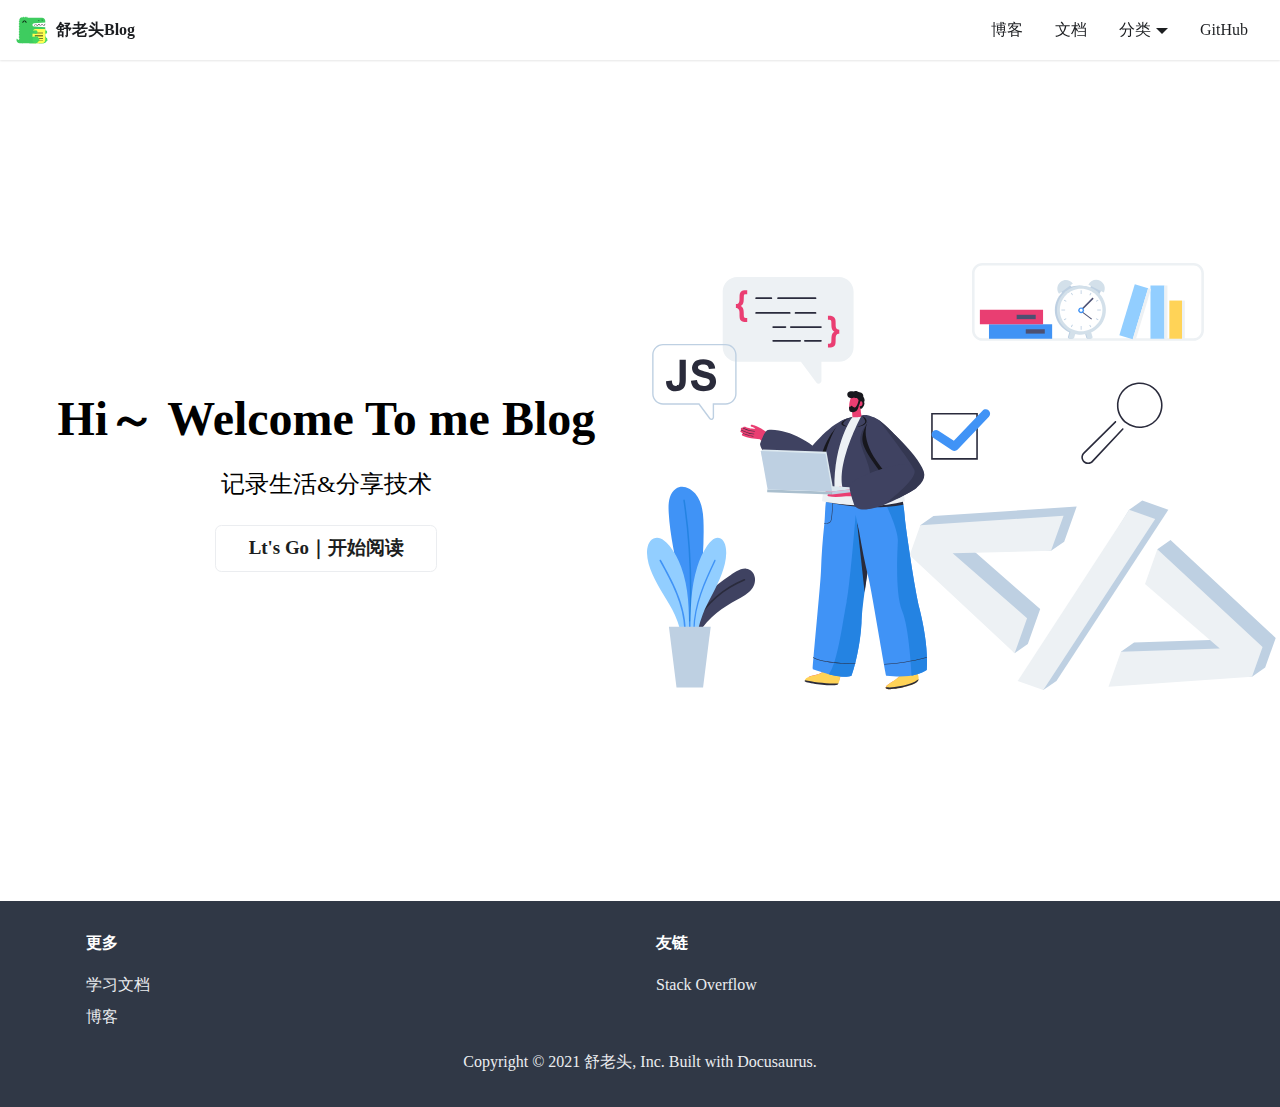
==== commit dda117f9: "Deploy website - based on 5073c0bc14d9a068852ec35258d22f88e9f9f5ff" ====
--- a/index.html
+++ b/index.html
@@ -5,7 +5,7 @@
 <meta name="viewport" content="width=device-width,initial-scale=1">
 <meta name="generator" content="Docusaurus v2.0.0-alpha.70">
 <link rel="alternate" type="application/rss+xml" href="/blog/rss.xml" title="舒老头-web前端工程师 Blog RSS Feed">
-<link rel="alternate" type="application/atom+xml" href="/blog/atom.xml" title="舒老头-web前端工程师 Blog Atom Feed"><title data-react-helmet="true">舒老头-web前端工程师 | 舒老头-web前端工程师</title><meta data-react-helmet="true" property="og:title" content="舒老头-web前端工程师 | 舒老头-web前端工程师"><meta data-react-helmet="true" name="description" content="舒老头个人博客学习并分享PHP、Linux、MySQL和前端技术等WEB知识,记录生活的点点滴滴, "><meta data-react-helmet="true" property="og:description" content="舒老头个人博客学习并分享PHP、Linux、MySQL和前端技术等WEB知识,记录生活的点点滴滴, "><meta data-react-helmet="true" name="twitter:card" content="summary_large_image"><meta data-react-helmet="true" name="docusaurus_locale" content="en"><meta data-react-helmet="true" name="docusaurus_tag" content="default"><link data-react-helmet="true" rel="shortcut icon" href="/img/favicon.ico"><script data-react-helmet="true">document.addEventListener("DOMContentLoaded",(function(){var n=document.getElementById("base-url-issue-banner-container");if(n){var e=window.location.pathname,t="/"===e.substr(-1)?e:e+"/";n.innerHTML=t}}))</script><link rel="stylesheet" href="/styles.141cb3f9.css">
+<link rel="alternate" type="application/atom+xml" href="/blog/atom.xml" title="舒老头-web前端工程师 Blog Atom Feed"><title data-react-helmet="true">舒老头-web前端工程师 | 舒老头-web前端工程师</title><meta data-react-helmet="true" property="og:title" content="舒老头-web前端工程师 | 舒老头-web前端工程师"><meta data-react-helmet="true" name="description" content="舒老头个人博客学习并分享PHP、Linux、MySQL和前端技术等WEB知识,记录生活的点点滴滴, "><meta data-react-helmet="true" property="og:description" content="舒老头个人博客学习并分享PHP、Linux、MySQL和前端技术等WEB知识,记录生活的点点滴滴, "><meta data-react-helmet="true" name="twitter:card" content="summary_large_image"><meta data-react-helmet="true" name="docusaurus_locale" content="en"><meta data-react-helmet="true" name="docusaurus_tag" content="default"><link data-react-helmet="true" rel="shortcut icon" href="/img/favicon.ico"><script data-react-helmet="true">document.addEventListener("DOMContentLoaded",(function(){var n=document.getElementById("base-url-issue-banner-container");if(n){var e=window.location.pathname,t="/"===e.substr(-1)?e:e+"/";n.innerHTML=t}}))</script><link rel="stylesheet" href="/styles.70bfcf0b.css">
 <link rel="preload" href="/styles.c3a50b1d.js" as="script">
 <link rel="preload" href="/runtime~main.29b01396.js" as="script">
 <link rel="preload" href="/main.81048313.js" as="script">
--- a/styles.70bfcf0b.css
+++ b/styles.70bfcf0b.css
@@ -0,0 +1 @@
+.row .col,img{max-width:100%}.markdown li,body{word-wrap:break-word}pre,table{overflow:auto}blockquote,pre{margin:0 0 var(--ifm-spacing-vertical)}.button,.close{-webkit-appearance:none;cursor:pointer}.breadcrumbs__link,.button{transition-timing-function:var(--ifm-transition-timing-default)}.button,.react-toggle{-webkit-user-select:none;-ms-user-select:none}.button--link,a{-webkit-text-decoration:var(--ifm-link-decoration)}.menu--show,.navbar{-webkit-backdrop-filter:var(--ifm-code-nav-blur)}.button,.close,.menu__link,.navbar__link{cursor:pointer}.tabs__item,hr,img{box-sizing:content-box}.react-toggle,html{-webkit-tap-highlight-color:transparent}.footer__items,.menu__list,.pills__item,.sidebarItem_2T0D{list-style-type:none}:root{--ra-admonition-background-color:var(--ifm-alert-background-color);--ra-admonition-border-width:var(--ifm-alert-border-width);--ra-admonition-border-color:var(--ifm-alert-border-color);--ra-admonition-border-radius:var(--ifm-alert-border-radius);--ra-admonition-color:var(--ifm-alert-color);--ra-admonition-padding-vertical:var(--ifm-alert-padding-vertical);--ra-admonition-padding-horizontal:var(--ifm-alert-padding-horizontal);--ra-color-note:var(--ifm-color-secondary);--ra-color-important:var(--ifm-color-info);--ra-color-tip:var(--ifm-color-success);--ra-color-caution:var(--ifm-color-warning);--ra-color-warning:var(--ifm-color-danger);--ra-color-text-dark:var(--ifm-color-gray-900);--ifm-dark-value:10%;--ifm-darker-value:15%;--ifm-darkest-value:30%;--ifm-light-value:15%;--ifm-lighter-value:30%;--ifm-lightest-value:50%;--ifm-color-secondary:#ebedf0;--ifm-color-secondary-dark:#d4d5d8;--ifm-color-secondary-darker:#c8c9cc;--ifm-color-secondary-darkest:#a4a6a8;--ifm-color-secondary-light:#eef0f2;--ifm-color-secondary-lighter:#f1f2f5;--ifm-color-secondary-lightest:#f5f6f8;--ifm-color-success:#00a400;--ifm-color-success-dark:#009400;--ifm-color-success-darker:#008b00;--ifm-color-success-darkest:#007300;--ifm-color-success-light:#26b226;--ifm-color-success-lighter:#4dbf4d;--ifm-color-success-lightest:#80d280;--ifm-color-info:#54c7ec;--ifm-color-info-dark:#4cb3d4;--ifm-color-info-darker:#47a9c9;--ifm-color-info-darkest:#3b8ba5;--ifm-color-info-light:#6ecfef;--ifm-color-info-lighter:#87d8f2;--ifm-color-info-lightest:#aae3f6;--ifm-color-warning:#ffba00;--ifm-color-warning-dark:#e6a700;--ifm-color-warning-darker:#d99e00;--ifm-color-warning-darkest:#b38200;--ifm-color-warning-light:#ffc426;--ifm-color-warning-lighter:#ffcf4d;--ifm-color-warning-lightest:#ffdd80;--ifm-color-danger:#fa383e;--ifm-color-danger-dark:#e13238;--ifm-color-danger-darker:#d53035;--ifm-color-danger-darkest:#af272b;--ifm-color-danger-light:#fb565b;--ifm-color-danger-lighter:#fb7478;--ifm-color-danger-lightest:#fd9c9f;--ifm-color-white:#fff;--ifm-color-black:#000;--ifm-color-gray-0:var(--ifm-color-white);--ifm-color-gray-100:#f5f6f7;--ifm-color-gray-200:#ebedf0;--ifm-color-gray-300:#dadde1;--ifm-color-gray-400:#ccd0d5;--ifm-color-gray-500:#bec3c9;--ifm-color-gray-600:#8d949e;--ifm-color-gray-700:#606770;--ifm-color-gray-800:#444950;--ifm-color-gray-900:#1c1e21;--ifm-color-gray-1000:var(--ifm-color-black);--ifm-color-emphasis-0:var(--ifm-color-gray-0);--ifm-color-emphasis-100:var(--ifm-color-gray-100);--ifm-color-emphasis-200:var(--ifm-color-gray-200);--ifm-color-emphasis-300:var(--ifm-color-gray-300);--ifm-color-emphasis-400:var(--ifm-color-gray-400);--ifm-color-emphasis-500:var(--ifm-color-gray-500);--ifm-color-emphasis-600:var(--ifm-color-gray-600);--ifm-color-emphasis-700:var(--ifm-color-gray-700);--ifm-color-emphasis-800:var(--ifm-color-gray-800);--ifm-color-emphasis-900:var(--ifm-color-gray-900);--ifm-color-emphasis-1000:var(--ifm-color-gray-1000);--ifm-color-content:var(--ifm-color-emphasis-900);--ifm-color-content-inverse:var(--ifm-color-emphasis-0);--ifm-color-content-secondary:#606770;--ifm-background-color:transparent;--ifm-background-surface-color:var(--ifm-color-content-inverse);--ifm-global-border-width:1px;--ifm-global-radius:0.4rem;--ifm-hover-overlay:rgba(0,0,0,0.05);--ifm-font-color-base:var(--ifm-color-content);--ifm-font-color-secondary:var(--ifm-color-content-secondary);--ifm-font-family-base:system-ui,-apple-system,Segoe UI,Roboto,Ubuntu,Cantarell,Noto Sans,sans-serif,BlinkMacSystemFont,"Segoe UI",Helvetica,Arial,sans-serif,"Apple Color Emoji","Segoe UI Emoji","Segoe UI Symbol";--ifm-font-family-monospace:SFMono-Regular,Menlo,Monaco,Consolas,"Liberation Mono","Courier New",monospace;--ifm-font-size-base:100%;--ifm-font-weight-light:300;--ifm-font-weight-normal:400;--ifm-font-weight-semibold:500;--ifm-font-weight-bold:700;--ifm-font-weight-base:var(--ifm-font-weight-normal);--ifm-line-height-base:1.65;--ifm-global-spacing:1rem;--ifm-spacing-vertical:var(--ifm-global-spacing);--ifm-spacing-horizontal:var(--ifm-global-spacing);--ifm-transition-fast:200ms;--ifm-transition-slow:400ms;--ifm-transition-timing-default:cubic-bezier(0.08,0.52,0.52,1);--ifm-global-shadow-lw:0 1px 2px 0 rgba(0,0,0,0.1);--ifm-global-shadow-md:0 5px 40px rgba(0,0,0,0.2);--ifm-global-shadow-tl:0 12px 28px 0 rgba(0,0,0,0.2),0 2px 4px 0 rgba(0,0,0,0.1);--ifm-z-index-dropdown:2;--ifm-z-index-fixed:3;--ifm-z-index-overlay:4;--ifm-container-width:1140px;--ifm-code-background:var(--ifm-color-emphasis-200);--ifm-code-border-radius:var(--ifm-global-radius);--ifm-code-color:var(--ifm-color-emphasis-900);--ifm-code-padding-horizontal:0.4rem;--ifm-code-padding-vertical:0.2rem;--ifm-pre-background:var(--ifm-color-emphasis-100);--ifm-pre-border-radius:var(--ifm-code-border-radius);--ifm-pre-color:inherit;--ifm-pre-line-height:1.45;--ifm-pre-padding:1rem;--ifm-heading-color:inherit;--ifm-heading-margin-top:0;--ifm-heading-margin-bottom:var(--ifm-spacing-vertical);--ifm-heading-font-family:inherit;--ifm-heading-font-weight:var(--ifm-font-weight-bold);--ifm-heading-line-height:1.25;--ifm-h1-font-size:2rem;--ifm-h2-font-size:1.5rem;--ifm-h3-font-size:1.25rem;--ifm-h4-font-size:1rem;--ifm-h5-font-size:0.875rem;--ifm-h6-font-size:0.85rem;--ifm-image-alignment-padding:1.25rem;--ifm-leading-desktop:1.25;--ifm-leading:calc(var(--ifm-leading-desktop)*1rem);--ifm-list-left-padding:2rem;--ifm-list-margin:1rem;--ifm-list-item-margin:0.25rem;--ifm-list-paragraph-margin:1rem;--ifm-table-cell-padding:0.75rem;--ifm-table-background:transparent;--ifm-table-stripe-background:var(--ifm-color-emphasis-100);--ifm-table-border-width:1px;--ifm-table-border-color:var(--ifm-color-emphasis-300);--ifm-table-head-background:inherit;--ifm-table-head-color:inherit;--ifm-table-head-font-weight:var(--ifm-font-weight-bold);--ifm-table-cell-color:inherit;--ifm-link-color:var(--ifm-color-primary);--ifm-link-decoration:none;--ifm-link-hover-color:var(--ifm-link-color);--ifm-link-hover-decoration:underline;--ifm-paragraph-margin-bottom:var(--ifm-leading);--ifm-blockquote-color:#6a737d;--ifm-blockquote-font-size:var(--ifm-font-size-base);--ifm-blockquote-padding-horizontal:1rem;--ifm-blockquote-padding-vertical:1rem;--ifm-hr-border-color:var(--ifm-color-emphasis-500);--ifm-hr-border-width:1px;--ifm-hr-margin-vertical:1.5rem;--ifm-alert-background-color:inherit;--ifm-alert-border-color:inherit;--ifm-alert-border-radius:var(--ifm-global-radius);--ifm-alert-border-width:var(--ifm-global-border-width);--ifm-alert-color:var(--ifm-font-color-base-inverse);--ifm-alert-padding-horizontal:var(--ifm-spacing-horizontal);--ifm-alert-padding-vertical:var(--ifm-spacing-vertical);--ifm-avatar-intro-margin:1rem;--ifm-avatar-intro-alignment:inherit;--ifm-avatar-photo-size-sm:2rem;--ifm-avatar-photo-size-md:3rem;--ifm-avatar-photo-size-lg:4rem;--ifm-avatar-photo-size-xl:6rem;--ifm-badge-background-color:inherit;--ifm-badge-border-color:inherit;--ifm-badge-border-radius:var(--ifm-global-radius);--ifm-badge-border-width:var(--ifm-global-border-width);--ifm-badge-color:var(--ifm-color-white);--ifm-badge-padding-horizontal:calc(var(--ifm-spacing-horizontal)*0.5);--ifm-badge-padding-vertical:calc(var(--ifm-spacing-vertical)*0.25);--ifm-breadcrumb-border-radius:1.5rem;--ifm-breadcrumb-spacing:0.0625rem;--ifm-breadcrumb-color-active:var(--ifm-color-primary);--ifm-breadcrumb-item-background-active:var(--ifm-hover-overlay);--ifm-breadcrumb-padding-horizontal:1rem;--ifm-breadcrumb-padding-vertical:0.5rem;--ifm-breadcrumb-size-multiplier:1;--ifm-breadcrumb-separator:url('data:image/svg+xml;utf8,<svg xmlns="http://www.w3.org/2000/svg" x="0px" y="0px" viewBox="0 0 256 256"><g><g><polygon points="79.093,0 48.907,30.187 146.72,128 48.907,225.813 79.093,256 207.093,128"/></g></g><g></g><g></g><g></g><g></g><g></g><g></g><g></g><g></g><g></g><g></g><g></g><g></g><g></g><g></g><g></g></svg>');--ifm-breadcrumb-separator-filter:none;--ifm-breadcrumb-separator-size:0.5rem;--ifm-breadcrumb-separator-size-multiplier:1.25;--ifm-button-background-color:inherit;--ifm-button-border-color:var(--ifm-button-background-color);--ifm-button-border-width:var(--ifm-global-border-width);--ifm-button-color:var(--ifm-font-color-base-inverse);--ifm-button-font-weight:var(--ifm-font-weight-bold);--ifm-button-padding-horizontal:1.5rem;--ifm-button-padding-vertical:0.375rem;--ifm-button-size-multiplier:1;--ifm-button-transition-duration:var(--ifm-transition-fast);--ifm-button-border-radius:calc(var(--ifm-global-radius)*var(--ifm-button-size-multiplier));--ifm-button-group-margin:2px;--ifm-card-background-color:var(--ifm-background-surface-color);--ifm-card-border-radius:calc(var(--ifm-global-radius)*2);--ifm-card-horizontal-spacing:var(--ifm-global-spacing);--ifm-card-vertical-spacing:var(--ifm-global-spacing);--ifm-toc-border-color:var(--ifm-color-emphasis-300);--ifm-toc-link-color:var(--ifm-color-content-secondary);--ifm-toc-padding-left:0.5rem;--ifm-toc-padding-vertical:0.5rem;--ifm-dropdown-background-color:var(--ifm-background-surface-color);--ifm-dropdown-font-weight:var(--ifm-font-weight-semibold);--ifm-dropdown-link-color:var(--ifm-font-color-base);--ifm-dropdown-hover-background-color:var(--ifm-hover-overlay);--ifm-footer-background-color:var(--ifm-color-emphasis-100);--ifm-footer-color:inherit;--ifm-footer-link-color:var(--ifm-color-emphasis-700);--ifm-footer-link-hover-color:var(--ifm-color-primary);--ifm-footer-link-horizontal-spacing:0.5rem;--ifm-footer-padding-horizontal:calc(var(--ifm-spacing-horizontal)*2);--ifm-footer-padding-vertical:calc(var(--ifm-spacing-vertical)*2);--ifm-footer-title-color:inherit;--ifm-hero-background-color:var(--ifm-background-surface-color);--ifm-hero-text-color:var(--ifm-color-emphasis-800);--ifm-menu-color:var(--ifm-color-emphasis-700);--ifm-menu-color-active:var(--ifm-color-primary);--ifm-menu-color-background-active:var(--ifm-hover-overlay);--ifm-menu-color-background-hover:var(--ifm-hover-overlay);--ifm-menu-link-padding-horizontal:1rem;--ifm-menu-link-padding-vertical:0.375rem;--ifm-menu-link-sublist-icon:url('data:image/svg+xml;utf8,<svg xmlns="http://www.w3.org/2000/svg" width="16px" height="16px" viewBox="0 0 24 24"><path fill="rgba(0,0,0,0.5)" d="M7.41 15.41L12 10.83l4.59 4.58L18 14l-6-6-6 6z"></path></svg>');--ifm-menu-link-sublist-icon-filter:none;--ifm-navbar-background-color:var(--ifm-background-surface-color);--ifm-navbar-height:3.75rem;--ifm-navbar-item-padding-horizontal:1rem;--ifm-navbar-item-padding-vertical:0.25rem;--ifm-navbar-link-color:var(--ifm-font-color-base);--ifm-navbar-link-hover-color:var(--ifm-color-primary);--ifm-navbar-link-active-color:var(--ifm-link-color);--ifm-navbar-padding-horizontal:var(--ifm-spacing-horizontal);--ifm-navbar-padding-vertical:calc(var(--ifm-spacing-vertical)*0.5);--ifm-navbar-shadow:var(--ifm-global-shadow-lw);--ifm-navbar-search-input-background-color:var(--ifm-color-emphasis-200);--ifm-navbar-search-input-color:var(--ifm-color-emphasis-800);--ifm-navbar-search-input-placeholder-color:var(--ifm-color-emphasis-500);--ifm-navbar-search-input-icon:url('data:image/svg+xml;utf8,<svg fill="currentColor" xmlns="http://www.w3.org/2000/svg" viewBox="0 0 16 16" height="16px" width="16px"><path d="M6.02945,10.20327a4.17382,4.17382,0,1,1,4.17382-4.17382A4.15609,4.15609,0,0,1,6.02945,10.20327Zm9.69195,4.2199L10.8989,9.59979A5.88021,5.88021,0,0,0,12.058,6.02856,6.00467,6.00467,0,1,0,9.59979,10.8989l4.82338,4.82338a.89729.89729,0,0,0,1.29912,0,.89749.89749,0,0,0-.00087-1.29909Z" /></svg>');--ifm-navbar-sidebar-width:80vw;--ifm-pagination-border-radius:calc(var(--ifm-global-radius)*var(--ifm-pagination-size-multiplier));--ifm-pagination-color-active:var(--ifm-color-primary);--ifm-pagination-font-size:1rem;--ifm-pagination-item-active-background:var(--ifm-hover-overlay);--ifm-pagination-page-spacing:0.0625rem;--ifm-pagination-padding-horizontal:calc(var(--ifm-spacing-horizontal)*1);--ifm-pagination-padding-vertical:calc(var(--ifm-spacing-vertical)*0.25);--ifm-pagination-size-multiplier:1;--ifm-pagination-nav-border-radius:var(--ifm-global-radius);--ifm-pagination-nav-color-hover:var(--ifm-color-primary);--ifm-pills-color-active:var(--ifm-color-primary);--ifm-pills-color-background-active:var(--ifm-hover-overlay);--ifm-pills-spacing:0.0625rem;--ifm-tabs-color:var(--ifm-font-color-secondary);--ifm-tabs-color-active:var(--ifm-color-primary);--ifm-tabs-padding-horizontal:1rem;--ifm-tabs-padding-vertical:1rem;--ifm-tabs-spacing:0.0625rem;--ifm-scrollbar-size:7px;--ifm-scrollbar-track-background-color:#f1f1f1;--ifm-scrollbar-thumb-background-color:#888;--ifm-scrollbar-thumb-hover-background-color:#555;--ifm-color-primary:#25c2a0;--ifm-color-primary-dark:#21af90;--ifm-color-primary-darker:#1fa588;--ifm-color-primary-darkest:#1a8870;--ifm-color-primary-light:#46cbae;--ifm-color-primary-lighter:#66d4bd;--ifm-color-primary-lightest:#92e0d0;--ifm-code-font-size:95%;--ifm-color-nav-bj:hsla(0,0%,100%,0.7);--ifm-code-nav-blur:blur(35px);--ifm-font-color-base-inverse:#000;--docusaurus-announcement-bar-height:auto;--collapse-button-bg-color-dark:#2e333a;--doc-sidebar-width:300px}.admonition{margin-bottom:1em;--ra-admonition-icon-color:var(--ra-admonition-color)}.admonition:not(.alert){background-color:var(--ra-admonition-background-color);border:var(--ra-admonition-border-width) solid var(--ra-admonition-border-color);border-radius:var(--ra-admonition-border-radius);box-sizing:border-box;color:var(--ra-admonition-color);padding:var(--ra-admonition-padding-vertical) var(--ra-admonition-padding-horizontal);--ra-admonition-background-color:var(--ifm-color-primary)}.container,.row .col{padding:0 var(--ifm-spacing-horizontal);width:100%}.admonition h5{margin-top:0;margin-bottom:8px;text-transform:uppercase}.admonition-icon{display:inline-block;vertical-align:middle;margin-right:.2em}.admonition-icon svg{display:inline-block;width:22px;height:22px;stroke-width:0;fill:var(--ra-admonition-icon-color);stroke:var(--ra-admonition-icon-color)}.admonition-content>:last-child,blockquote>:last-child{margin-bottom:0}.admonition-note{--ra-admonition-color:var(--ra-color-text-dark)}*{box-sizing:border-box}html{font:var(--ifm-font-size-base)/var(--ifm-line-height-base) var(--ifm-font-family-base);background-color:var(--ifm-background-color);color:var(--ifm-font-color-base);text-rendering:optimizelegibility;-webkit-font-smoothing:antialiased;-ms-text-size-adjust:100%;-webkit-text-size-adjust:100%}body{font-family:webfont!important;margin:0;transition:var(--ifm-transition-fast) ease color}.container{max-width:var(--ifm-container-width);margin:0 auto}.padding-bottom--none,.padding-vert--none{padding-bottom:0!important}.padding-top--none,.padding-vert--none{padding-top:0!important}.padding-horiz--none,.padding-left--none{padding-left:0!important}.padding-horiz--none,.padding-right--none{padding-right:0!important}.container--fluid{max-width:inherit}.row{display:flex;flex-direction:row;flex-wrap:wrap;margin:0 calc(var(--ifm-spacing-horizontal)*-1)}.margin-bottom--none,.margin-vert--none,.markdown>:last-child{margin-bottom:0!important}.margin-top--none,.margin-vert--none,.markdown>:first-child{margin-top:0!important}.row .col{--ifm-col-width:100%;flex:1 0;margin-left:0}.row .col.col--1,.row .col.col--2,.row .col.col--3,.row .col[class*=col--]{flex:0 0 var(--ifm-col-width);max-width:var(--ifm-col-width)}.row .col.col--1{--ifm-col-width:8.33333%}.row .col.col--offset-1{margin-left:8.33333%}.row .col.col--2{--ifm-col-width:16.66667%}.row .col.col--offset-2{margin-left:16.66667%}.row .col.col--3{--ifm-col-width:25%}.row .col.col--offset-3{margin-left:25%}.row .col.col--4{--ifm-col-width:33.33333%;flex:0 0 var(--ifm-col-width);max-width:var(--ifm-col-width)}.row .col.col--offset-4{margin-left:33.33333%}.row .col.col--5{--ifm-col-width:41.66667%;flex:0 0 var(--ifm-col-width);max-width:var(--ifm-col-width)}.row .col.col--6,.row .col.col--7{flex:0 0 var(--ifm-col-width);max-width:var(--ifm-col-width)}.row .col.col--offset-5{margin-left:41.66667%}.row .col.col--6{--ifm-col-width:50%}.row .col.col--offset-6{margin-left:50%}.row .col.col--7{--ifm-col-width:58.33333%}.row .col.col--offset-7{margin-left:58.33333%}.row .col.col--8{--ifm-col-width:66.66667%;flex:0 0 var(--ifm-col-width);max-width:var(--ifm-col-width)}.row .col.col--offset-8{margin-left:66.66667%}.row .col.col--9{--ifm-col-width:75%;flex:0 0 var(--ifm-col-width);max-width:var(--ifm-col-width)}.row .col.col--10,.row .col.col--11{flex:0 0 var(--ifm-col-width);max-width:var(--ifm-col-width)}.row .col.col--offset-9{margin-left:75%}.row .col.col--10{--ifm-col-width:83.33333%}.row .col.col--offset-10{margin-left:83.33333%}.row .col.col--11{--ifm-col-width:91.66667%}.row .col.col--offset-11{margin-left:91.66667%}.row .col.col--12{--ifm-col-width:100%;flex:0 0 var(--ifm-col-width);max-width:var(--ifm-col-width)}.row .col.col--offset-12{margin-left:100%}.row--no-gutters{margin-left:0;margin-right:0}.margin-horiz--none,.margin-left--none{margin-left:0!important}.margin-horiz--none,.margin-right--none{margin-right:0!important}.row--no-gutters>.col{padding-left:0;padding-right:0}.row--align-top{align-items:flex-start}.row--align-bottom{align-items:flex-end}.row--align-center{align-items:center}.row--align-stretch{align-items:stretch}.row--align-baseline{align-items:baseline}.margin--none{margin:0!important}.margin-bottom--xs,.margin-vert--xs{margin-bottom:.25rem!important}.margin-top--xs,.margin-vert--xs{margin-top:.25rem!important}.margin-horiz--xs,.margin-left--xs{margin-left:.25rem!important}.margin-horiz--xs,.margin-right--xs{margin-right:.25rem!important}.margin--xs{margin:.25rem!important}.margin-bottom--sm,.margin-vert--sm{margin-bottom:.5rem!important}.margin-top--sm,.margin-vert--sm{margin-top:.5rem!important}.margin-horiz--sm,.margin-left--sm{margin-left:.5rem!important}.margin-horiz--sm,.margin-right--sm{margin-right:.5rem!important}.margin--sm{margin:.5rem!important}.margin-bottom--md,.margin-vert--md{margin-bottom:1rem!important}.margin-top--md,.margin-vert--md{margin-top:1rem!important}.margin-horiz--md,.margin-left--md{margin-left:1rem!important}.margin-horiz--md,.margin-right--md{margin-right:1rem!important}.margin--md{margin:1rem!important}.margin-bottom--lg,.margin-vert--lg{margin-bottom:2rem!important}.margin-top--lg,.margin-vert--lg{margin-top:2rem!important}.margin-horiz--lg,.margin-left--lg{margin-left:2rem!important}.margin-horiz--lg,.margin-right--lg{margin-right:2rem!important}.margin--lg{margin:2rem!important}.margin-bottom--xl,.margin-vert--xl{margin-bottom:5rem!important}.margin-top--xl,.margin-vert--xl{margin-top:5rem!important}.margin-horiz--xl,.margin-left--xl{margin-left:5rem!important}.margin-horiz--xl,.margin-right--xl{margin-right:5rem!important}.margin--xl{margin:5rem!important}.padding--none{padding:0!important}.padding-bottom--xs,.padding-vert--xs{padding-bottom:.25rem!important}.padding-top--xs,.padding-vert--xs{padding-top:.25rem!important}.padding-horiz--xs,.padding-left--xs{padding-left:.25rem!important}.padding-horiz--xs,.padding-right--xs{padding-right:.25rem!important}.padding--xs{padding:.25rem!important}.padding-bottom--sm,.padding-vert--sm{padding-bottom:.5rem!important}.padding-top--sm,.padding-vert--sm{padding-top:.5rem!important}.padding-horiz--sm,.padding-left--sm{padding-left:.5rem!important}.padding-horiz--sm,.padding-right--sm{padding-right:.5rem!important}.padding--sm{padding:.5rem!important}.padding-bottom--md,.padding-vert--md{padding-bottom:1rem!important}.padding-top--md,.padding-vert--md{padding-top:1rem!important}.padding-horiz--md,.padding-left--md{padding-left:1rem!important}.padding-horiz--md,.padding-right--md{padding-right:1rem!important}.padding--md{padding:1rem!important}.padding-bottom--lg,.padding-vert--lg{padding-bottom:2rem!important}.padding-top--lg,.padding-vert--lg{padding-top:2rem!important}.padding-horiz--lg,.padding-left--lg{padding-left:2rem!important}.padding-horiz--lg,.padding-right--lg{padding-right:2rem!important}.padding--lg{padding:2rem!important}.padding-bottom--xl,.padding-vert--xl{padding-bottom:5rem!important}.padding-top--xl,.padding-vert--xl{padding-top:5rem!important}.padding-horiz--xl,.padding-left--xl{padding-left:5rem!important}.padding-horiz--xl,.padding-right--xl{padding-right:5rem!important}.padding--xl{padding:5rem!important}code{background-color:var(--ifm-code-background);border-radius:var(--ifm-code-border-radius);color:var(--ifm-code-color);font-family:var(--ifm-font-family-monospace);font-size:var(--ifm-code-font-size);padding:var(--ifm-code-padding-vertical) var(--ifm-code-padding-horizontal)}a code{color:inherit}pre{background-color:var(--ifm-pre-background);border-radius:var(--ifm-pre-border-radius);color:var(--ifm-pre-color);font:var(--ifm-code-font-size)/var(--ifm-pre-line-height) var(--ifm-font-family-monospace);padding:var(--ifm-pre-padding)}pre,pre code{word-wrap:normal}pre code{background-color:transparent;display:inline;font-size:100%;line-height:inherit;overflow:visible;padding:0;white-space:pre;word-break:normal}kbd{background-color:var(--ifm-color-emphasis-0);border:1px solid var(--ifm-color-emphasis-400);border-radius:.2rem;box-shadow:inset 0 -1px 0 var(--ifm-color-emphasis-400);color:var(--ifm-color-emphasis-800);font:80% var(--ifm-font-family-monospace);padding:.15rem .3rem}h1,h2,h3,h4,h5,h6{color:var(--ifm-heading-color);font-weight:var(--ifm-heading-font-weight);line-height:var(--ifm-heading-line-height);margin:var(--ifm-heading-margin-top) 0 var(--ifm-heading-margin-bottom) 0}.badge,strong{font-weight:var(--ifm-font-weight-bold)}h1{font-size:var(--ifm-h1-font-size)}h2{font-size:var(--ifm-h2-font-size)}h3{font-size:var(--ifm-h3-font-size)}h4{font-size:var(--ifm-h4-font-size)}h5{font-size:var(--ifm-h5-font-size)}h6{font-size:var(--ifm-h6-font-size)}img{border-style:none}img[align=right]{padding-left:var(--image-alignment-padding)}img[align=left]{padding-right:var(--image-alignment-padding)}.markdown{--ifm-h1-vertical-rhythm-top:3;--ifm-h2-vertical-rhythm-top:2;--ifm-h3-vertical-rhythm-top:1.5;--ifm-heading-vertical-rhythm-top:1.25;--ifm-h1-vertical-rhythm-bottom:1.25;--ifm-heading-vertical-rhythm-bottom:1}.markdown:after,.markdown:before,hr:after,hr:before{content:"";display:table}.markdown:after,hr:after{clear:both}.markdown>h1{--ifm-h1-font-size:3rem;margin-bottom:calc(var(--ifm-h1-vertical-rhythm-bottom)*var(--ifm-leading));margin-top:calc(var(--ifm-h1-vertical-rhythm-top)*var(--ifm-leading))}.markdown>h2,.markdown>h3,.markdown>h4,.markdown>h5,.markdown>h6{margin-bottom:calc(var(--ifm-heading-vertical-rhythm-bottom)*var(--ifm-leading))}.markdown>h2{--ifm-h2-font-size:2rem;margin-top:calc(var(--ifm-h2-vertical-rhythm-top)*var(--ifm-leading))}.markdown>h3{--ifm-h3-font-size:1.5rem;margin-top:calc(var(--ifm-h3-vertical-rhythm-top)*var(--ifm-leading))}.markdown>h4,.markdown>h5,.markdown>h6{margin-top:calc(var(--ifm-heading-vertical-rhythm-top)*var(--ifm-leading))}.markdown>p,.markdown>pre,.markdown>ul{margin-bottom:var(--ifm-leading)}.markdown li>p{margin-top:var(--ifm-list-paragraph-margin)}.markdown li+li{margin-top:var(--ifm-list-item-margin)}ol,ul{margin:0 0 var(--ifm-list-margin);padding-left:var(--ifm-list-left-padding)}ol ol,ul ol{list-style-type:lower-roman}.avatar__name,ol ol,ol ul,ul ol,ul ul{margin:0}ol ol ol,ol ul ol,ul ol ol,ul ul ol{list-style-type:lower-alpha}table{border-collapse:collapse;display:block;margin-bottom:var(--ifm-spacing-vertical);width:100%}.avatar__photo,.card,hr{overflow:hidden}table tr{background-color:var(--ifm-table-background);border-top:var(--ifm-table-border-width) solid var(--ifm-table-border-color)}table tr:nth-child(2n){background-color:var(--ifm-table-stripe-background)}table td,table th{border:var(--ifm-table-border-width) solid var(--ifm-table-border-color);padding:var(--ifm-table-cell-padding)}table th{background-color:var(--ifm-table-head-background);color:var(--ifm-table-head-color);font-weight:var(--ifm-table-head-font-weight)}table td{color:var(--ifm-table-cell-color)}a{color:var(--ifm-link-color);text-decoration:var(--ifm-link-decoration);transition:color var(--ifm-transition-fast) var(--ifm-transition-timing-default)}a:hover{color:var(--ifm-link-hover-color);-webkit-text-decoration:var(--ifm-link-hover-decoration);text-decoration:var(--ifm-link-hover-decoration)}.alert,.alert a{color:var(--ifm-alert-color)}.breadcrumbs__link:hover,a:not([href]){text-decoration:none}p{margin:0 0 var(--ifm-paragraph-margin-bottom)}blockquote{border-left:6px solid var(--ifm-color-emphasis-300);color:var(--ifm-blockquote-color);font-size:var(--ifm-blockquote-font-size);padding:var(--ifm-blockquote-padding-vertical) var(--ifm-blockquote-padding-horizontal)}blockquote>:first-child{margin-top:0}hr{border:var(--ifm-hr-border-width) solid var(--ifm-hr-border-color);margin:var(--ifm-hr-margin-vertical) 0}.alert{background-color:var(--ifm-alert-background-color);border:var(--ifm-alert-border-width) solid var(--ifm-alert-border-color);border-radius:var(--ifm-alert-border-radius);padding:var(--ifm-alert-padding-vertical) var(--ifm-alert-padding-horizontal)}.alert--primary{--ifm-alert-background-color:var(--ifm-color-primary);--ifm-alert-border-color:var(--ifm-color-primary)}.alert--secondary{--ifm-alert-background-color:var(--ifm-color-secondary);--ifm-alert-border-color:var(--ifm-color-secondary);--ifm-alert-color:var(--ifm-color-gray-900)}.alert--success{--ifm-alert-background-color:var(--ifm-color-success);--ifm-alert-border-color:var(--ifm-color-success)}.alert--info{--ifm-alert-background-color:var(--ifm-color-info);--ifm-alert-border-color:var(--ifm-color-info)}.alert--warning{--ifm-alert-background-color:var(--ifm-color-warning);--ifm-alert-border-color:var(--ifm-color-warning)}.alert--danger{--ifm-alert-background-color:var(--ifm-color-danger);--ifm-alert-border-color:var(--ifm-color-danger)}.alert a{text-decoration:underline}.alert .close{margin-right:calc(var(--ifm-alert-padding-horizontal)*-1);margin-top:calc(var(--ifm-alert-padding-vertical)*-1)}.avatar,.navbar,.navbar>.container,.navbar>.container-fluid{display:flex}.avatar__photo-link{display:block}.avatar__photo{border-radius:50%;height:var(--ifm-avatar-photo-size-md);width:var(--ifm-avatar-photo-size-md)}.avatar__photo--sm{height:var(--ifm-avatar-photo-size-sm);width:var(--ifm-avatar-photo-size-sm)}.avatar__photo--lg{height:var(--ifm-avatar-photo-size-lg);width:var(--ifm-avatar-photo-size-lg)}.avatar__photo--xl{height:var(--ifm-avatar-photo-size-xl);width:var(--ifm-avatar-photo-size-xl)}.avatar__photo+.avatar__intro{margin-left:var(--ifm-avatar-intro-margin)}.avatar__intro{display:flex;flex:1 1;flex-direction:column;justify-content:center;text-align:var(--ifm-avatar-intro-alignment)}.badge,.breadcrumbs__item,.breadcrumbs__link,.button,.dropdown>.navbar__link:after,.menu__link--sublist:after{display:inline-block}.avatar__subtitle{margin-top:.25rem}.avatar--vertical{--ifm-avatar-intro-alignment:center;--ifm-avatar-intro-margin:0.5rem;align-items:center;flex-direction:column}.avatar--vertical .avatar__intro{margin-left:0}.badge{background-color:var(--ifm-badge-background-color);border:var(--ifm-badge-border-width) solid var(--ifm-badge-border-color);border-radius:var(--ifm-badge-border-radius);color:var(--ifm-badge-color);font-size:75%;line-height:1;padding:var(--ifm-badge-padding-vertical) var(--ifm-badge-padding-horizontal);vertical-align:baseline}.badge--primary{--ifm-badge-background-color:var(--ifm-color-primary)}.badge--primary,.badge--secondary{--ifm-badge-border-color:var(--ifm-badge-background-color)}.badge--secondary{--ifm-badge-background-color:var(--ifm-color-secondary);color:var(--ifm-color-black)}.badge--success{--ifm-badge-background-color:var(--ifm-color-success)}.badge--info,.badge--success{--ifm-badge-border-color:var(--ifm-badge-background-color)}.badge--info{--ifm-badge-background-color:var(--ifm-color-info)}.badge--warning{--ifm-badge-background-color:var(--ifm-color-warning)}.badge--danger,.badge--warning{--ifm-badge-border-color:var(--ifm-badge-background-color)}.badge--danger{--ifm-badge-background-color:var(--ifm-color-danger)}.breadcrumbs{margin-bottom:0;padding-left:0}.breadcrumbs__item:not(:first-child){margin-left:var(--ifm-breadcrumb-spacing)}.breadcrumbs__item:not(:last-child){margin-right:var(--ifm-breadcrumb-spacing)}.breadcrumbs__item:not(:last-child):after{background:var(--ifm-breadcrumb-separator) 50%;content:" ";display:inline-block;height:calc(var(--ifm-breadcrumb-separator-size)*var(--ifm-breadcrumb-size-multiplier)*var(--ifm-breadcrumb-separator-size-multiplier));margin:0 .5rem;opacity:.5;width:calc(var(--ifm-breadcrumb-separator-size)*var(--ifm-breadcrumb-size-multiplier)*var(--ifm-breadcrumb-separator-size-multiplier));filter:var(--ifm-breadcrumb-separator-filter)}.breadcrumbs__item--active .breadcrumbs__link{color:var(--ifm-breadcrumb-color-active)}.breadcrumbs__item--active .breadcrumbs__link,.breadcrumbs__item:not(.breadcrumbs__item--active):hover .breadcrumbs__link{background:var(--ifm-breadcrumb-item-background-active)}.breadcrumbs__link{border-radius:var(--ifm-breadcrumb-border-radius);color:var(--ifm-font-color-base);font-size:calc(1rem*var(--ifm-breadcrumb-size-multiplier));padding:calc(var(--ifm-breadcrumb-padding-vertical)*var(--ifm-breadcrumb-size-multiplier)) calc(var(--ifm-breadcrumb-padding-horizontal)*var(--ifm-breadcrumb-size-multiplier));transition-property:background,color;transition-duration:var(--ifm-transition-fast)}.breadcrumbs--sm{--ifm-breadcrumb-size-multiplier:0.8}.breadcrumbs--lg{--ifm-breadcrumb-size-multiplier:1.2}.button{appearance:none;background-color:var(--ifm-button-background-color);border:var(--ifm-button-border-width) solid var(--ifm-button-border-color);border-radius:var(--ifm-button-border-radius);font-size:calc(0.875rem*var(--ifm-button-size-multiplier));font-weight:var(--ifm-button-font-weight);line-height:1.5;padding:calc(var(--ifm-button-padding-vertical)*var(--ifm-button-size-multiplier)) calc(var(--ifm-button-padding-horizontal)*var(--ifm-button-size-multiplier));text-align:center;transition-property:color,background,border-color;transition-duration:var(--ifm-button-transition-duration);user-select:none;vertical-align:middle;white-space:nowrap}.button,.button:hover{color:var(--ifm-button-color);text-decoration:none}.button--outline{--ifm-button-background-color:transparent;--ifm-button-color:var(--ifm-button-border-color)}.button--outline:hover{--ifm-button-background-color:var(--ifm-button-border-color)}.button--outline.button--active,.button--outline:active,.button--outline:hover{--ifm-button-color:var(--ifm-font-color-base-inverse)}.button--link{--ifm-button-background-color:transparent;--ifm-button-border-color:transparent;color:var(--ifm-link-color);text-decoration:var(--ifm-link-decoration)}.button--link.button--active,.button--link:active,.button--link:hover{color:var(--ifm-link-hover-color);-webkit-text-decoration:var(--ifm-link-hover-decoration);text-decoration:var(--ifm-link-hover-decoration)}.button.disabled,.button:disabled,.button[disabled]{opacity:.65;pointer-events:none}.button--sm{--ifm-button-size-multiplier:0.8}.button--lg{--ifm-button-size-multiplier:1.35}.button--block{display:block;width:100%}.button.button--secondary{color:var(--ifm-color-gray-900)}.button.button--secondary.button--outline:not(.button--active):not(:hover),.sidebarItemLink_v5H9{color:var(--ifm-font-color-base)}.button--primary{--ifm-button-border-color:var(--ifm-color-primary)}.button--primary:not(.button--outline){--ifm-button-background-color:var(--ifm-color-primary)}.button--primary:not(.button--outline):hover{--ifm-button-background-color:var(--ifm-color-primary-dark);--ifm-button-border-color:var(--ifm-color-primary-dark)}.button--primary.button--active,.button--primary:active{--ifm-button-border-color:var(--ifm-color-primary-darker);--ifm-button-background-color:var(--ifm-color-primary-darker);background-color:var(--ifm-color-primary-darker);border-color:var(--ifm-color-primary-darker)}.button--secondary{--ifm-button-border-color:var(--ifm-color-secondary)}.button--secondary:not(.button--outline){--ifm-button-background-color:var(--ifm-color-secondary)}.button--secondary:not(.button--outline):hover{--ifm-button-background-color:var(--ifm-color-secondary-dark);--ifm-button-border-color:var(--ifm-color-secondary-dark)}.button--secondary.button--active,.button--secondary:active{--ifm-button-border-color:var(--ifm-color-secondary-darker);--ifm-button-background-color:var(--ifm-color-secondary-darker);background-color:var(--ifm-color-secondary-darker);border-color:var(--ifm-color-secondary-darker)}.button--success{--ifm-button-border-color:var(--ifm-color-success)}.button--success:not(.button--outline){--ifm-button-background-color:var(--ifm-color-success)}.button--success:not(.button--outline):hover{--ifm-button-background-color:var(--ifm-color-success-dark);--ifm-button-border-color:var(--ifm-color-success-dark)}.button--success.button--active,.button--success:active{--ifm-button-border-color:var(--ifm-color-success-darker);--ifm-button-background-color:var(--ifm-color-success-darker);background-color:var(--ifm-color-success-darker);border-color:var(--ifm-color-success-darker)}.button--info{--ifm-button-border-color:var(--ifm-color-info)}.button--info:not(.button--outline){--ifm-button-background-color:var(--ifm-color-info)}.button--info:not(.button--outline):hover{--ifm-button-background-color:var(--ifm-color-info-dark);--ifm-button-border-color:var(--ifm-color-info-dark)}.button--info.button--active,.button--info:active{--ifm-button-border-color:var(--ifm-color-info-darker);--ifm-button-background-color:var(--ifm-color-info-darker);background-color:var(--ifm-color-info-darker);border-color:var(--ifm-color-info-darker)}.button--warning{--ifm-button-border-color:var(--ifm-color-warning)}.button--warning:not(.button--outline){--ifm-button-background-color:var(--ifm-color-warning)}.button--warning:not(.button--outline):hover{--ifm-button-background-color:var(--ifm-color-warning-dark);--ifm-button-border-color:var(--ifm-color-warning-dark)}.button--warning.button--active,.button--warning:active{--ifm-button-border-color:var(--ifm-color-warning-darker);--ifm-button-background-color:var(--ifm-color-warning-darker);background-color:var(--ifm-color-warning-darker);border-color:var(--ifm-color-warning-darker)}.button--danger{--ifm-button-border-color:var(--ifm-color-danger)}.button--danger:not(.button--outline){--ifm-button-background-color:var(--ifm-color-danger)}.button--danger:not(.button--outline):hover{--ifm-button-background-color:var(--ifm-color-danger-dark);--ifm-button-border-color:var(--ifm-color-danger-dark)}.button--danger.button--active,.button--danger:active{--ifm-button-border-color:var(--ifm-color-danger-darker);--ifm-button-background-color:var(--ifm-color-danger-darker);background-color:var(--ifm-color-danger-darker);border-color:var(--ifm-color-danger-darker)}.button-group{display:inline-flex}.button-group>.button:not(:first-child){border-bottom-left-radius:0;border-top-left-radius:0;margin-left:var(--ifm-button-group-margin)}.button-group>.button:not(:last-child){border-bottom-right-radius:0;border-top-right-radius:0}.button-group>.button--active{z-index:1}.button-group--block{display:flex;justify-content:stretch}.button-group--block>.button{flex-grow:1}.card{background-color:var(--ifm-card-background-color);border-radius:var(--ifm-card-border-radius);box-shadow:var(--ifm-global-shadow-lw);display:flex;flex-direction:column}.card--full-height,body,html{height:100%}.card__image{padding-top:var(--ifm-card-vertical-spacing)}.card__image:first-child{padding-top:0}.card__body,.card__footer,.card__header{padding:var(--ifm-card-vertical-spacing) var(--ifm-card-horizontal-spacing)}.card__body:not(:last-child),.card__footer:not(:last-child),.card__header:not(:last-child){padding-bottom:0}.card__body>:last-child,.card__footer>:last-child,.card__header>:last-child{margin-bottom:0}.card__footer{margin-top:auto}.table-of-contents{font-size:.8rem;margin-bottom:0;padding:var(--ifm-toc-padding-vertical) 0}.table-of-contents,.table-of-contents ul{list-style-type:none;padding-left:var(--ifm-toc-padding-left)}.table-of-contents li{margin:var(--ifm-toc-padding-vertical)}.table-of-contents__left-border{border-left:1px solid var(--ifm-toc-border-color)}.table-of-contents__link{color:var(--ifm-toc-link-color)}.table-of-contents__link--active,.table-of-contents__link--active code,.table-of-contents__link:hover,.table-of-contents__link:hover code{color:var(--ifm-color-primary);text-decoration:none}.close{appearance:none;background:none;border:none;color:var(--ifm-color-black);float:right;font-size:1.5rem;font-weight:var(--ifm-font-weight-bold);line-height:1;opacity:.5;padding:1rem;transition:opacity var(--ifm-transition-fast) var(--ifm-transition-timing-default)}.close:hover{opacity:.7}.close:focus{opacity:.8}.dropdown{display:inline-flex;font-weight:var(--ifm-dropdown-font-weight);position:relative;vertical-align:top}.dropdown--hoverable:hover .dropdown__menu,.dropdown--show .dropdown__menu{opacity:1;transform:scale(1);visibility:visible}.dropdown--right .dropdown__menu{right:0}.dropdown--nocaret .navbar__link:after{content:none!important}.dropdown__menu{background-color:var(--ifm-dropdown-background-color);border-radius:var(--ifm-global-radius);box-shadow:var(--ifm-global-shadow-md);visibility:hidden;opacity:0;transform:scale(.8);min-width:10rem;list-style:none;padding:.5rem;position:absolute;top:100%;z-index:var(--ifm-z-index-dropdown);transition-property:opacity,transform,visibility;transition-duration:var(--ifm-transition-fast);transition-timing-function:cubic-bezier(.24,.22,.015,1.56)}.dropdown__link{border-radius:.375rem;color:var(--ifm-dropdown-link-color);display:block;font-size:.875rem;padding:.375rem .5rem;white-space:nowrap}.dropdown__link--active,.dropdown__link:hover{background-color:var(--ifm-dropdown-hover-background-color);text-decoration:none;color:var(--ifm-dropdown-link-color)}.dropdown__link--active,.dropdown__link--active:hover{--ifm-dropdown-link-color:var(--ifm-link-color)}.dropdown>.navbar__link:after{border-color:currentcolor transparent;border-style:solid;border-width:.4em .4em 0;content:"";margin-left:.3em;vertical-align:middle}.footer{background-color:var(--ifm-footer-background-color);color:var(--ifm-footer-color);padding:var(--ifm-footer-padding-vertical) var(--ifm-footer-padding-horizontal)}.navbar__item.dropdown,[type=checkbox]{padding:0}.footer--dark{--ifm-footer-background-color:#303846;--ifm-footer-color:var(--ifm-footer-link-color);--ifm-footer-link-color:var(--ifm-color-secondary);--ifm-footer-title-color:var(--ifm-color-white)}.footer__links{margin-bottom:1rem}.footer__link-item{color:var(--ifm-footer-link-color);line-height:2}.footer__link-item:hover{color:var(--ifm-footer-link-hover-color)}.footer__link-separator{margin:0 var(--ifm-footer-link-horizontal-spacing)}.footer__logo{margin-top:1rem;max-width:10rem}.footer__item,.pills__item+.pills__item{margin-top:0}.footer__title{color:var(--ifm-footer-title-color)}.footer__items{margin-bottom:0;padding-left:0}.hero{align-items:center;background-color:var(--ifm-hero-background-color);color:var(--ifm-hero-text-color);display:flex;padding:4rem 2rem;background:url(/img/hero.svg) 100%/55vw no-repeat;height:calc(100vh - 59px)}.hero--primary{--ifm-hero-background-color:var(--ifm-color-primary);--ifm-hero-text-color:var(--ifm-font-color-base-inverse)}.hero--dark{--ifm-hero-background-color:#303846;--ifm-hero-text-color:var(--ifm-color-white)}.blogPostTitle_3-lP,.hero__title{font-size:3rem}.hero__subtitle{font-size:1.5rem}.menu{font-weight:var(--ifm-font-weight-semibold);overflow-x:hidden}.menu__list{margin:0;padding-left:0}.menu__list .menu__list{margin-left:var(--ifm-menu-link-padding-horizontal);overflow-y:hidden;will-change:height;transition:height var(--ifm-transition-fast) linear}.menu__list-item{margin:.25rem 0}.menu__list-item--collapsed .menu__list{overflow:hidden;height:0!important}.menu__list-item--collapsed .menu__link--sublist:after{transform:rotate(90deg)}.menu__link{border-radius:.25rem;display:flex;line-height:20px;justify-content:space-between;padding:var(--ifm-menu-link-padding-vertical) var(--ifm-menu-link-padding-horizontal)}.menu__link,.menu__link:hover{color:var(--ifm-menu-color);transition-property:color,background;transition-duration:var(--ifm-transition-fast);transition-timing-function:var(--ifm-transition-timing-default)}.menu__link:hover{text-decoration:none;background:var(--ifm-menu-color-background-hover)}.menu__link--sublist:after{background:var(--ifm-menu-link-sublist-icon) 50%/2rem 2rem;content:" ";height:1.25rem;width:1.25rem;transition:transform var(--ifm-transition-fast) linear;transform:rotate(180deg);filter:var(--ifm-menu-link-sublist-icon-filter)}.menu__link--active,.menu__link--active:hover{color:var(--ifm-menu-color-active)}.navbar__brand,.navbar__link{color:var(--ifm-navbar-link-color)}.menu__link--active:not(.menu__link--sublist){background:var(--ifm-menu-color-background-active)}.menu--responsive .menu__button{bottom:2rem;display:none;position:fixed;right:1rem;z-index:var(--ifm-z-index-fixed)}.menu--show{-ms-scroll-chaining:none;background:var(--ifm-background-surface-color);bottom:0;left:0;overscroll-behavior:contain;padding:1rem;position:fixed;right:0;top:0;z-index:var(--ifm-z-index-overlay);background:var(--ifm-color-nav-bj);backdrop-filter:var(--ifm-code-nav-blur)}.menu--show .menu__list{display:inherit;opacity:1;transition:opacity var(--ifm-transition-fast) linear}.navbar{background-color:var(--ifm-navbar-background-color);box-shadow:var(--ifm-navbar-shadow);height:var(--ifm-navbar-height);padding:var(--ifm-navbar-padding-vertical) var(--ifm-navbar-padding-horizontal);width:100%;background:var(--ifm-color-nav-bj);backdrop-filter:var(--ifm-code-nav-blur)}.navbar__item,.navbar__link{padding:var(--ifm-navbar-item-padding-vertical) var(--ifm-navbar-item-padding-horizontal)}.navbar--fixed-top{position:-webkit-sticky;position:sticky;top:0;z-index:var(--ifm-z-index-fixed)}.navbar__inner{align-items:stretch;display:flex;flex-wrap:wrap;justify-content:space-between;width:100%}.navbar__brand{align-items:center;display:flex;font-weight:700;height:2rem;margin-right:1rem}.navbar__brand:hover{text-decoration:none;color:inherit}.navbar__title{flex-shrink:0;max-width:100%}.navbar__toggle{cursor:pointer;display:none;margin-right:.5rem}.navbar__logo{height:100%;margin-right:.5rem}.navbar__items{align-items:center;display:flex;flex:1 1 auto}.navbar__items--center{flex:0 0 auto}.navbar__items--center .navbar__brand{margin:0}.navbar__items--right{justify-content:flex-end}.navbar__item{display:inline-block}#nprogress,.navbar__item.dropdown .navbar__link:not([href]){pointer-events:none}.navbar__link{font-weight:var(--ifm-font-weight-semibold);text-decoration:none}.navbar__link--active,.navbar__link:hover{color:var(--ifm-navbar-link-hover-color);text-decoration:none}.navbar--dark{--ifm-navbar-background-color:#303846;--ifm-navbar-link-color:var(--ifm-color-white);--ifm-navbar-link-hover-color:var(--ifm-color-primary);--ifm-navbar-search-input-background-color:hsla(0,0%,100%,0.1);--ifm-navbar-search-input-color:var(--ifm-color-white);--ifm-navbar-search-input-placeholder-color:hsla(0,0%,100%,0.5)}.navbar--primary{--ifm-navbar-background-color:var(--ifm-color-primary);--ifm-navbar-link-hover-color:var(--ifm-color-white);--ifm-navbar-search-input-background-color:hsla(0,0%,100%,0.1);--ifm-navbar-search-input-color:var(--ifm-color-emphasis-500);--ifm-navbar-search-input-placeholder-color:hsla(0,0%,100%,0.5)}.navbar__search{padding-left:var(--ifm-navbar-padding-horizontal)}.navbar__search-input{-webkit-appearance:none;appearance:none;background:var(--ifm-navbar-search-input-background-color) var(--ifm-navbar-search-input-icon) no-repeat .75rem/1rem 1rem;border-radius:2rem;border:none;cursor:text;color:var(--ifm-navbar-search-input-color);display:inline-block;font-size:.9rem;line-height:2rem;padding:0 .5rem 0 2.25rem;width:12.5rem}.navbar-sidebar,.navbar-sidebar__backdrop{bottom:0;display:none;position:fixed;top:0;left:0}.navbar__search-input:-ms-input-placeholder{color:var(--ifm-navbar-search-input-placeholder-color)}.navbar__search-input::placeholder{color:var(--ifm-navbar-search-input-placeholder-color)}.navbar-sidebar{background-color:var(--ifm-navbar-background-color);box-shadow:var(--ifm-global-shadow-md);transform:translateX(-100%);transition:transform var(--ifm-transition-fast) ease;width:var(--ifm-navbar-sidebar-width);overflow:auto;background:var(--ifm-color-nav-bj);-webkit-backdrop-filter:var(--ifm-code-nav-blur);backdrop-filter:var(--ifm-code-nav-blur);border-radius:0 15px 15px 0}.navbar-sidebar--show .navbar-sidebar{transform:translateX(0)}.navbar-sidebar--show .navbar-sidebar__backdrop,html[data-theme=dark] .themedImage--dark_3ARp,html[data-theme=light] .themedImage--light_3CMI{display:block}.navbar-sidebar__backdrop{right:0;background:none}.navbar-sidebar__brand{align-items:center;box-shadow:var(--ifm-navbar-shadow);display:flex;height:var(--ifm-navbar-height);padding:var(--ifm-navbar-padding-vertical) var(--ifm-navbar-padding-horizontal)}.pagination__item,.pagination__link{display:inline-block}.navbar-sidebar__items{padding:.5rem}.pagination{font-size:var(--ifm-pagination-font-size);padding-left:0}.pagination--sm{--ifm-pagination-font-size:0.8rem;--ifm-pagination-padding-horizontal:0.8rem;--ifm-pagination-padding-vertical:0.2rem}.pagination--lg{--ifm-pagination-font-size:1.2rem;--ifm-pagination-padding-horizontal:1.2rem;--ifm-pagination-padding-vertical:0.3rem}.pagination__item:not(:first-child){margin-left:var(--ifm-pagination-page-spacing)}.pagination__item:not(:last-child){margin-right:var(--ifm-pagination-page-spacing)}.pagination__item>span{padding:var(--ifm-pagination-padding-vertical)}.pagination__item--active .pagination__link{color:var(--ifm-pagination-color-active)}.pagination__item--active .pagination__link,.pagination__item:not(.pagination__item--active):hover .pagination__link{background:var(--ifm-pagination-item-active-background)}.pagination__item--disabled,.pagination__item[disabled]{opacity:.25;pointer-events:none}.pagination__link{border-radius:var(--ifm-pagination-border-radius);color:var(--ifm-font-color-base);padding:var(--ifm-pagination-padding-vertical) var(--ifm-pagination-padding-horizontal);transition:background var(--ifm-transition-fast) var(--ifm-transition-timing-default)}.pagination__link:hover{text-decoration:none}.pagination-nav{display:flex}.pagination-nav__item{display:flex;flex:1 50%;max-width:50%}.pagination-nav__item--next{text-align:right}.pagination-nav__item+.pagination-nav__item{margin-left:var(--ifm-spacing-horizontal)}.pagination-nav__link{border:1px solid var(--ifm-color-emphasis-300);border-radius:var(--ifm-pagination-nav-border-radius);flex-grow:1;padding:var(--ifm-global-spacing);line-height:var(--ifm-heading-line-height);transition:border-color var(--ifm-transition-fast) var(--ifm-transition-timing-default)}.pagination-nav__link:hover{border-color:var(--ifm-pagination-nav-color-hover);text-decoration:none}.pagination-nav__label{font-size:var(--ifm-h4-font-size);font-weight:var(--ifm-heading-font-weight);word-break:break-word}.pagination-nav__sublabel{font-size:var(--ifm-h5-font-size);color:var(--ifm-color-content-secondary);font-weight:var(--ifm-font-weight-semibold);margin-bottom:.25rem}.pills,.tabs{font-weight:var(--ifm-font-weight-bold)}.pills{padding-left:0}.pills__item{border-radius:.5rem;cursor:pointer;display:inline-block;padding:.25rem 1rem;transition:background var(--ifm-transition-fast) var(--ifm-transition-timing-default)}.pills__item--active{background:var(--ifm-pills-color-background-active);color:var(--ifm-pills-color-active)}.pills__item:not(.pills__item--active):hover{background-color:var(--ifm-pills-color-background-active)}.pills__item:not(:first-child){margin-left:var(--ifm-pills-spacing)}.pills__item:not(:last-child){margin-right:var(--ifm-pills-spacing)}.pills--block{display:flex;justify-content:stretch}.pills--block .pills__item{flex-grow:1;text-align:center}.tabs{display:flex;overflow-x:auto;color:var(--ifm-tabs-color);margin-bottom:0;padding-left:0}.tabs__item{border-bottom:3px solid transparent;border-radius:var(--ifm-global-radius);cursor:pointer;display:inline-flex;padding:var(--ifm-tabs-padding-vertical) var(--ifm-tabs-padding-horizontal);margin:0;transition:background-color var(--ifm-transition-fast) var(--ifm-transition-timing-default)}.tabs__item--active{border-bottom-color:var(--ifm-tabs-color-active);border-bottom-left-radius:0;border-bottom-right-radius:0;color:var(--ifm-tabs-color-active)}.tabs__item:hover{background-color:var(--ifm-hover-overlay)}.tabs--block{justify-content:stretch}.tabs--block .tabs__item{flex-grow:1;justify-content:center}.shadow--lw{box-shadow:var(--ifm-global-shadow-lw)!important}.shadow--md{box-shadow:var(--ifm-global-shadow-md)!important}.shadow--tl{box-shadow:var(--ifm-global-shadow-tl)!important}.sidebarItemLinkActive_1anX,.sidebarItemLink_v5H9:hover,.text--primary{color:var(--ifm-color-primary)}.text--secondary{color:var(--ifm-color-secondary)}.text--success{color:var(--ifm-color-success)}.text--info{color:var(--ifm-color-info)}.text--warning{color:var(--ifm-color-warning)}.text--danger{color:var(--ifm-color-danger)}.text--center{text-align:center}.text--left{text-align:left}.text--justify{text-align:justify}.text--right{text-align:right}.text--capitalize{text-transform:capitalize}.text--lowercase{text-transform:lowercase}.text--uppercase{text-transform:uppercase}.text--light{font-weight:var(--ifm-font-weight-light)}.text--normal{font-weight:var(--ifm-font-weight-normal)}.text--semibold{font-weight:var(--ifm-font-weight-semibold)}.text--bold{font-weight:var(--ifm-font-weight-bold)}.text--italic{font-style:italic}.text--truncate{overflow:hidden;text-overflow:ellipsis;white-space:nowrap}.text--break{word-break:break-word!important;word-wrap:break-word!important}.sidebarItemLink_v5H9:hover,.text--no-decoration,.text--no-decoration:hover{text-decoration:none}.thin-scrollbar::-webkit-scrollbar{width:var(--ifm-scrollbar-size);height:var(--ifm-scrollbar-size)}.thin-scrollbar::-webkit-scrollbar-track{background:var(--ifm-scrollbar-track-background-color);border-radius:10px}.thin-scrollbar::-webkit-scrollbar-thumb{background:var(--ifm-scrollbar-thumb-background-color);border-radius:10px}.thin-scrollbar::-webkit-scrollbar-thumb:hover{background:var(--ifm-scrollbar-thumb-hover-background-color)}html[data-theme=dark]{--ifm-color-emphasis-0:var(--ifm-color-gray-1000);--ifm-color-emphasis-100:var(--ifm-color-gray-900);--ifm-color-emphasis-200:var(--ifm-color-gray-800);--ifm-color-emphasis-300:var(--ifm-color-gray-700);--ifm-color-emphasis-400:var(--ifm-color-gray-600);--ifm-color-emphasis-500:var(--ifm-color-gray-500);--ifm-color-emphasis-600:var(--ifm-color-gray-400);--ifm-color-emphasis-700:var(--ifm-color-gray-300);--ifm-color-emphasis-800:var(--ifm-color-gray-200);--ifm-color-emphasis-900:var(--ifm-color-gray-100);--ifm-color-emphasis-1000:var(--ifm-color-gray-0);--ifm-background-color:#18191a;--ifm-background-surface-color:#242526;--ifm-hover-overlay:hsla(0,0%,100%,0.05);--ifm-menu-link-sublist-icon-filter:invert(100%) sepia(94%) saturate(17%) hue-rotate(223deg) brightness(104%) contrast(98%);--ifm-color-content-secondary:#fff;--ifm-breadcrumb-separator-filter:invert(64%) sepia(11%) saturate(0%) hue-rotate(149deg) brightness(99%) contrast(95%)}@font-face{font-family:webfont;font-display:swap;src:url(//at.alicdn.com/t/webfont_kmklq6v3isn.eot);src:url(//at.alicdn.com/t/webfont_kmklq6v3isn.eot#iefix) format("embedded-opentype"),url(//at.alicdn.com/t/webfont_kmklq6v3isn.woff2) format("woff2"),url(//at.alicdn.com/t/webfont_kmklq6v3isn.woff) format("woff"),url(//at.alicdn.com/t/webfont_kmklq6v3isn.ttf) format("truetype"),url(//at.alicdn.com/t/webfont_kmklq6v3isn.svg#NotoSansHans-DemiLight) format("svg")}.docusaurus-highlight-code-line{background-color:#484d5b;display:block;margin:0 calc(var(--ifm-pre-padding)*-1);padding:0 var(--ifm-pre-padding)}.react-toggle{display:none;touch-action:pan-x;position:relative;cursor:pointer;user-select:none}.hero .container{width:45vw;position:absolute;left:3vw}#nprogress .bar{background:#29d;position:fixed;z-index:5;top:0;left:0;width:100%;height:2px}#nprogress .peg{position:absolute;right:0;width:100px;height:100%;box-shadow:0 0 10px #29d,0 0 5px #29d;opacity:1;transform:rotate(3deg) translateY(-4px)}.baseUrlIssueBanner_1-cE,.collapseSidebarButton_2WRA,.sidebarLogo_xFc8,.themedImage_YANc{display:none}.skipToContent_11B0{position:fixed;top:1rem;left:100%;z-index:calc(var(--ifm-z-index-fixed) + 1);padding:calc(var(--ifm-global-spacing)/2) var(--ifm-global-spacing);color:var(--ifm-color-emphasis-900);background-color:var(--ifm-background-surface-color);border-radius:var(--ifm-global-radius);font:inherit;border:none}.codeBlockLines_3uvA,.codeBlockTitle_2eSY{font-family:var(--ifm-font-family-monospace)}.skipToContent_11B0:focus{left:1rem}.announcementBar_1JSk{position:relative;width:100%;height:var(--docusaurus-announcement-bar-height);background-color:var(--ifm-color-primary);color:var(--ifm-color-black)}.announcementBarClose_1-Um{position:absolute;right:0;top:0;width:55px;font-size:1.25rem;padding:0;border:none;cursor:pointer;background:none;color:inherit;height:100%}.announcementBarContent_2EqR{font-size:85%;width:100%;text-align:center;padding:5px 0}.announcementBarCloseable_3bpQ{margin-right:55px}.announcementBarContent_2EqR a{color:inherit;text-decoration:underline}.toggle_3NWk{align-items:center;display:flex;height:10px;justify-content:center;width:10px}.toggle_3NWk:before{position:absolute}.react-toggle-screenreader-only{border:0;clip:rect(0 0 0 0);height:1px;margin:-1px;overflow:hidden;position:absolute;width:1px}.react-toggle--disabled{cursor:not-allowed}.react-toggle-track{width:50px;height:24px;border-radius:30px;background-color:#4d4d4d;transition:.2s}.react-toggle-track-check,.react-toggle-track-x{height:10px;top:0;bottom:0;margin:auto 0;position:absolute}.react-toggle-track-check{width:14px;left:8px;opacity:0;transition:opacity .25s}.react-toggle--checked .react-toggle-track-check,.react-toggle-track-x,[data-theme=dark] .react-toggle .react-toggle-track-check{opacity:1;transition:opacity .25s}.react-toggle-track-x{width:10px;right:10px}.react-toggle--checked .react-toggle-track-x,[data-theme=dark] .react-toggle .react-toggle-track-x{opacity:0}.react-toggle-thumb{position:absolute;top:1px;left:1px;width:22px;height:22px;border:1px solid #4d4d4d;border-radius:50%;background-color:#fafafa;transition:.25s}.react-toggle--checked .react-toggle-thumb,[data-theme=dark] .react-toggle .react-toggle-thumb{left:27px}.react-toggle--focus .react-toggle-thumb{box-shadow:0 0 2px 3px var(--ifm-color-primary)}.react-toggle:active:not(.react-toggle--disabled) .react-toggle-thumb{box-shadow:0 0 5px 5px var(--ifm-color-primary)}.navbarHideable_17Wu{transition:top .2s ease-in-out}.navbarHidden_19ww{top:calc(var(--ifm-navbar-height)*-1)!important}.footerLogoLink_31Aa{opacity:.5;transition:opacity var(--ifm-transition-fast) var(--ifm-transition-timing-default)}.codeBlockContent_actS:hover>.copyButton_2GIj,.codeBlockTitle_2eSY:hover+.codeBlockContent_actS .copyButton_2GIj,.copyButton_2GIj:focus,.footerLogoLink_31Aa:hover,.hash-link:focus,:hover>.hash-link{opacity:1}body:not(.navigation-with-keyboard) :not(input):focus{outline:0}#__docusaurus{min-height:100%;display:flex;flex-direction:column}.main-wrapper{flex:1 0 auto}.sidebarMenuIcon_1CUI{vertical-align:middle}.sidebarMenuCloseIcon_ZwX-{display:inline-flex;justify-content:center;align-items:center;height:24px;font-size:1.5rem;font-weight:var(--ifm-font-weight-bold);line-height:.9;width:24px}.codeBlockContent_actS{position:relative}.codeBlockTitle_2eSY{border-top-left-radius:var(--ifm-global-radius);border-top-right-radius:var(--ifm-global-radius);border-bottom:1px solid var(--ifm-color-emphasis-200);font-weight:700;padding:.75rem var(--ifm-pre-padding);width:100%}.codeBlock_tuNs{overflow:auto;border-radius:var(--ifm-global-radius)}.codeBlockWithTitle_1UkA{border-top-left-radius:0;border-top-right-radius:0}.copyButton_2GIj{background:rgba(0,0,0,.3);border:none;border-radius:var(--ifm-global-radius);color:var(--ifm-color-white);cursor:pointer;opacity:0;-webkit-user-select:none;-ms-user-select:none;user-select:none;padding:.4rem .5rem;position:absolute;right:calc(var(--ifm-pre-padding)/2);top:calc(var(--ifm-pre-padding)/2);transition:opacity .2s ease-in-out}.codeBlockLines_3uvA{font-size:inherit;line-height:var(--ifm-pre-line-height);white-space:pre;float:left;min-width:100%;padding:var(--ifm-pre-padding)}.anchor{display:block;position:relative;top:-.5rem}.hash-link{opacity:0;padding-left:.5rem;transition:opacity var(--ifm-transition-fast)}.enhancedAnchor_prK2{top:calc(var(--ifm-navbar-height)*-1)}.mdxCodeBlock_1zKU{position:relative;margin-bottom:var(--ifm-leading);font-size:var(--ifm-code-font-size)}.mdxCodeBlock_1zKU pre{font-size:inherit}.blogPostDate_Ta7i{font-size:.9rem}.sidebar_SWld,.tableOfContents_2xL-{display:inherit;max-height:calc(100vh - var(--ifm-navbar-height) - 2rem);overflow-y:auto;position:-webkit-sticky;position:sticky;top:calc(var(--ifm-navbar-height) + 2rem)}.sidebarItemTitle_Km2m{margin-bottom:.5rem}.sidebarItemList_3UpA{overflow-y:auto;font-size:.9rem;padding-left:0}.sidebarItem_2T0D{margin-top:.8rem;margin-bottom:.8rem}.heroBanner_2Ftp{padding:4rem 0;text-align:center;position:relative;overflow:hidden}.buttons_1Wc3{justify-content:center}.buttons_1Wc3,.features_P2SU{display:flex;align-items:center}.features_P2SU{padding:2rem 0;width:100%}.featureImage_3Xqx{height:200px;width:200px}.iconEdit_2LL7{margin-right:.3em;vertical-align:sub}.docTitle_Oumm{font-size:3rem;margin-bottom:calc(var(--ifm-leading-desktop)*var(--ifm-leading))}.docItemContainer_a7m4{margin:0 auto;padding:0 .5rem}.docLastUpdatedAt_1Qna{font-weight:700}@media (min-width:997px){.sidebar_3gvy{display:flex;flex-direction:column;height:100vh;position:-webkit-sticky;position:sticky;top:0;padding-top:var(--ifm-navbar-height);width:var(--doc-sidebar-width);transition:opacity 50ms}.sidebarWithHideableNavbar_CROi{padding-top:0}.sidebarHidden_3AzR{opacity:0;height:0;overflow:hidden;visibility:hidden}.sidebarLogo_xFc8{display:flex!important;align-items:center;margin:0 var(--ifm-navbar-padding-horizontal);min-height:var(--ifm-navbar-height);max-height:var(--ifm-navbar-height);color:inherit!important;text-decoration:none!important}.sidebarLogo_xFc8 img{margin-right:.5rem;height:2rem}.menu_1yIk{flex-grow:1;padding:.5rem}.menuLinkText_yu3-{cursor:auto}.menuLinkText_yu3-:hover{background:none}.menuWithAnnouncementBar_3qTP{margin-bottom:var(--docusaurus-announcement-bar-height)}.collapseSidebarButton_2WRA{display:block!important;background-color:var(--ifm-button-background-color);height:40px;position:-webkit-sticky;position:sticky;bottom:0;border-radius:0}.collapseSidebarButtonIcon_CoMu{transform:rotate(180deg);margin-top:4px}html[data-theme=dark] .collapseSidebarButton_2WRA{background-color:var(--collapse-button-bg-color-dark);border:none;border-left:1px solid var(--ifm-toc-border-color)}.collapsedDocSidebar_2fQg:focus,.collapsedDocSidebar_2fQg:hover,html[data-theme=dark] .collapseSidebarButton_2WRA:focus,html[data-theme=dark] .collapseSidebarButton_2WRA:hover{background-color:var(--ifm-color-emphasis-200)}.docPage_vMrn{display:flex}.docSidebarContainer_3Ak5{width:var(--doc-sidebar-width);margin-top:calc(var(--ifm-navbar-height)*-1);border-right:1px solid var(--ifm-toc-border-color);will-change:width;transition:width var(--ifm-transition-fast) ease;-webkit-clip-path:inset(0);clip-path:inset(0)}.docSidebarContainerHidden_27Ua{width:30px;cursor:e-resize}.collapsedDocSidebar_2fQg{position:-webkit-sticky;position:sticky;top:0;height:100%;max-height:100vh;display:flex;align-items:center;justify-content:center;transition:background-color var(--ifm-transition-fast) ease}html[data-theme=dark] .collapsedDocSidebar_2fQg:focus,html[data-theme=dark] .collapsedDocSidebar_2fQg:hover{background-color:var(--collapse-button-bg-color-dark)}.docMainContainer_2iGs{flex-grow:1}.docItemWrapperEnhanced_1x_V{max-width:calc(var(--ifm-container-width) + var(--doc-sidebar-width))}}@media (min-width:997px) and (max-width:1320px){.docItemWrapper_1bxp{max-width:calc(var(--ifm-container-width) - var(--doc-sidebar-width) - var(--ifm-spacing-horizontal)*2)}.docItemWrapperEnhanced_1x_V{max-width:calc(var(--ifm-container-width) - var(--ifm-spacing-horizontal)*2)}}@media only screen and (min-width:997px){.docItemCol_U38p{max-width:75%!important}}@media screen and (min-width:1024px){:root{--docusaurus-announcement-bar-height:30px}}@media (max-width:1200px){h1{--ifm-h1-font-size:calc(1.375rem + 1.5vw)}}@media screen and (max-width:997px){.displayOnlyInLargeViewport_2N3Q{display:none!important}}@media (max-width:996px){.row .col.col.col{--ifm-col-width:100%;flex-basis:var(--ifm-col-width);margin-left:0;max-width:var(--ifm-col-width)}.footer{--ifm-footer-padding-horizontal:0}.footer__link-separator,.navbar__item{display:none}.footer__col{margin-bottom:calc(var(--ifm-spacing-vertical)*3)}.footer__link-item,.navbar-sidebar{display:block}.hero{padding-left:0;padding-right:0;background:linear-gradient(0deg,#0f2027,#203a43,#2c5364);color:none}.docPage_vMrn,.menu--responsive .menu__button,.navbar__toggle{display:inherit}.menu--responsive:not(.menu--show) .menu__list{display:none;opacity:0}.navbar>.container,.navbar>.container-fluid{padding:0}.navbar__search-input{width:9rem}.pills--block,.tabs--block{flex-direction:column}.pills--block .pills__item:not(:first-child){margin-top:var(--ifm-pills-spacing)}.pills--block .pills__item:not(:last-child){margin-bottom:var(--ifm-pills-spacing)}.tabs--block .tabs__item:not(:first-child){margin-top:var(--ifm-tabs-spacing)}.tabs--block .tabs__item:not(:last-child){margin-bottom:var(--ifm-tabs-spacing)}:root{--ifm-font-color-base-inverse:#fff}.hero .container{max-width:var(--ifm-container-width);margin:0 auto;padding:0 var(--ifm-spacing-horizontal);width:100%;left:0}.button.button--secondary,.button.button--secondary.button--outline:not(.button--active):not(:hover){color:var(--ifm-font-color-base-inverse)}.docSidebarContainer_3Ak5{margin-top:0}}@media only screen and (max-width:996px){.sidebar_SWld,.tableOfContents_2xL-{display:none}.docItemContainer_1Kik,.docItemContainer_a7m4{padding:0 .3rem}}@media screen and (max-width:966px){.heroBanner_2Ftp{padding:2rem}}@media (max-width:768px){.hideLogoText_2jLQ{display:none}}@media screen and (max-width:576px){.announcementBarClose_1-Um{width:35px}.announcementBarContent_2EqR{width:auto}.announcementBarCloseable_3bpQ{margin-right:35px}}@media (prefers-color-scheme:dark){:root{--ifm-color-nav-bj:rgba(39,39,39,0.6);--ifm-color-emphasis-0:var(--ifm-color-gray-1000);--ifm-color-emphasis-100:var(--ifm-color-gray-900);--ifm-color-emphasis-200:var(--ifm-color-gray-800);--ifm-color-emphasis-300:var(--ifm-color-gray-700);--ifm-color-emphasis-400:var(--ifm-color-gray-600);--ifm-color-emphasis-500:var(--ifm-color-gray-500);--ifm-color-emphasis-600:var(--ifm-color-gray-400);--ifm-color-emphasis-700:var(--ifm-color-gray-300);--ifm-color-emphasis-800:var(--ifm-color-gray-200);--ifm-color-emphasis-900:var(--ifm-color-gray-100);--ifm-color-emphasis-1000:var(--ifm-color-gray-0);--ifm-font-color-base-inverse:#fff;--ifm-background-color:#18191a;--ifm-background-surface-color:#242526;--ifm-hover-overlay:hsla(0,0%,100%,0.05);--ifm-menu-link-sublist-icon-filter:invert(100%) sepia(94%) saturate(17%) hue-rotate(223deg) brightness(104%) contrast(98%);--ifm-color-content-secondary:#fff;--ifm-breadcrumb-separator-filter:invert(64%) sepia(11%) saturate(0%) hue-rotate(149deg) brightness(99%) contrast(95%)}}@media print{.announcementBar_1JSk,.footer,.menu,.navbar,.pagination-nav,.table-of-contents{display:none}.tabs{page-break-inside:avoid}.codeBlockLines_3uvA{white-space:pre-wrap}}